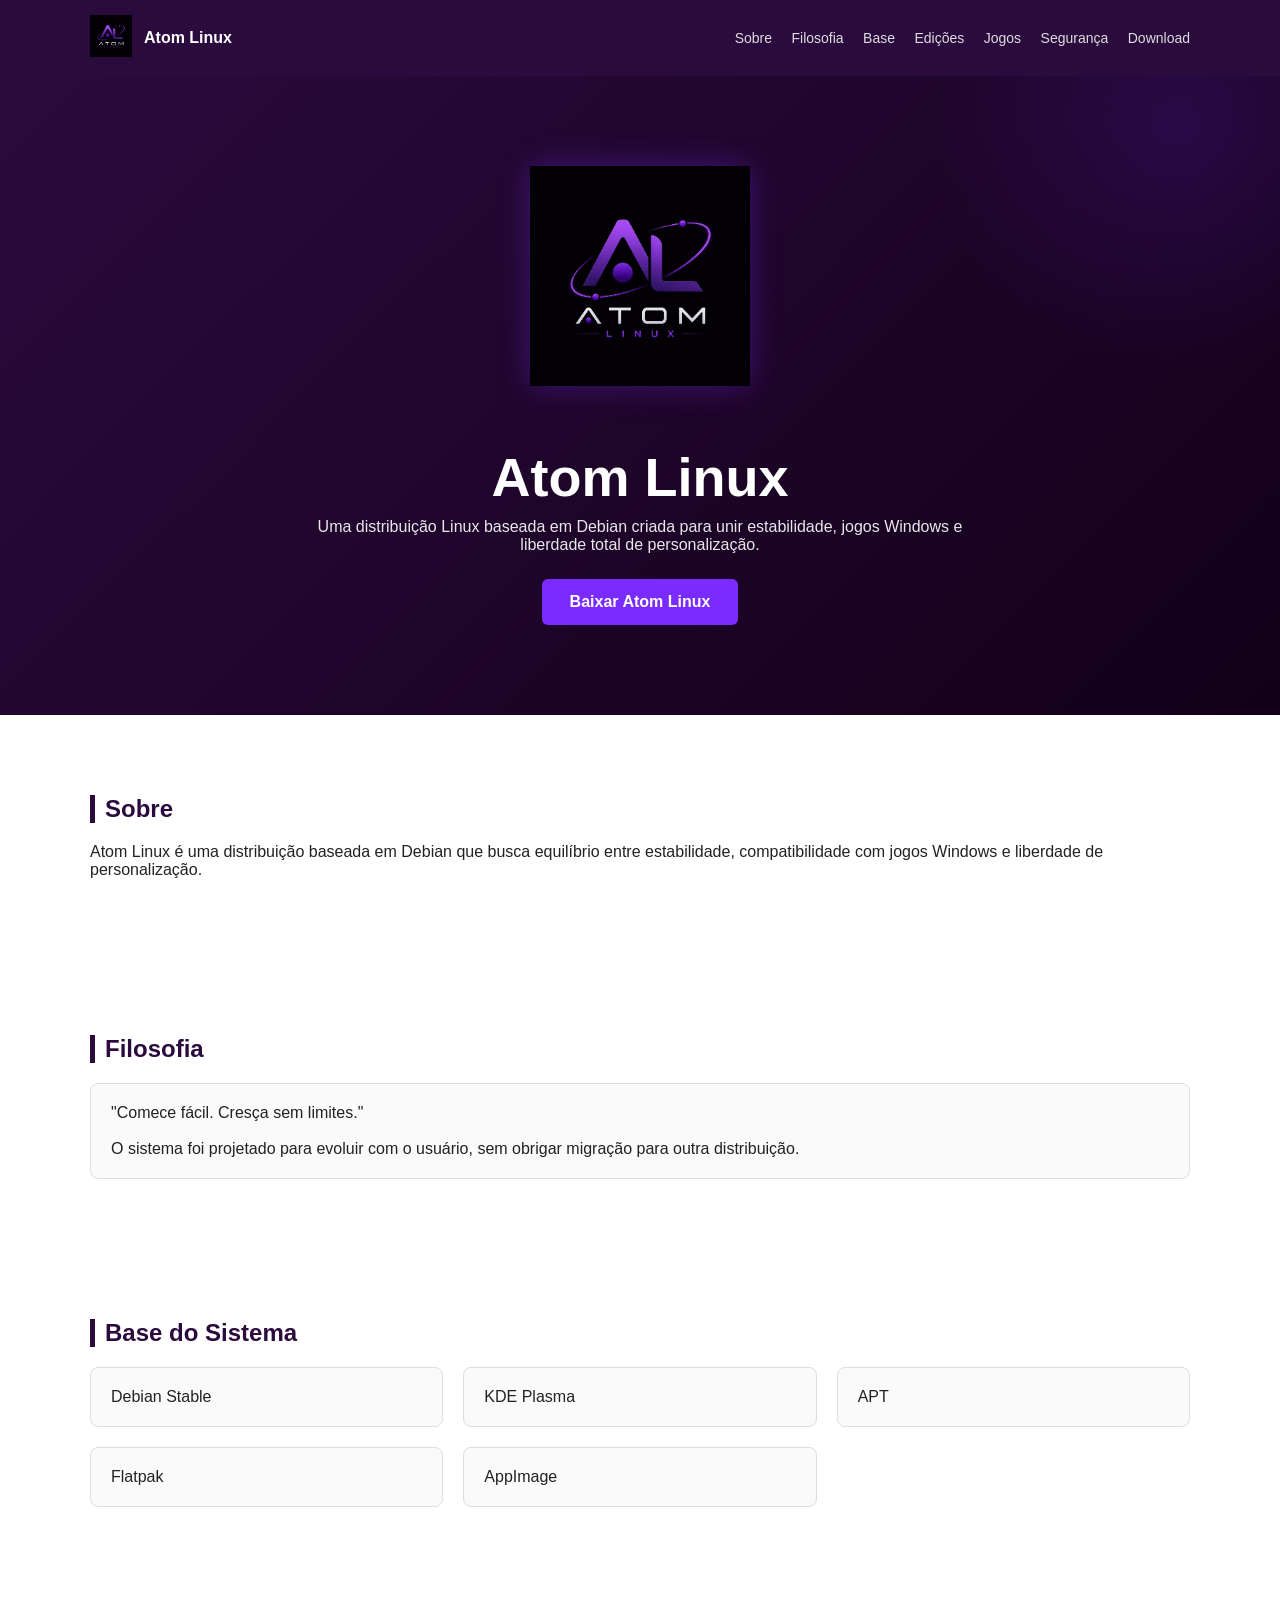
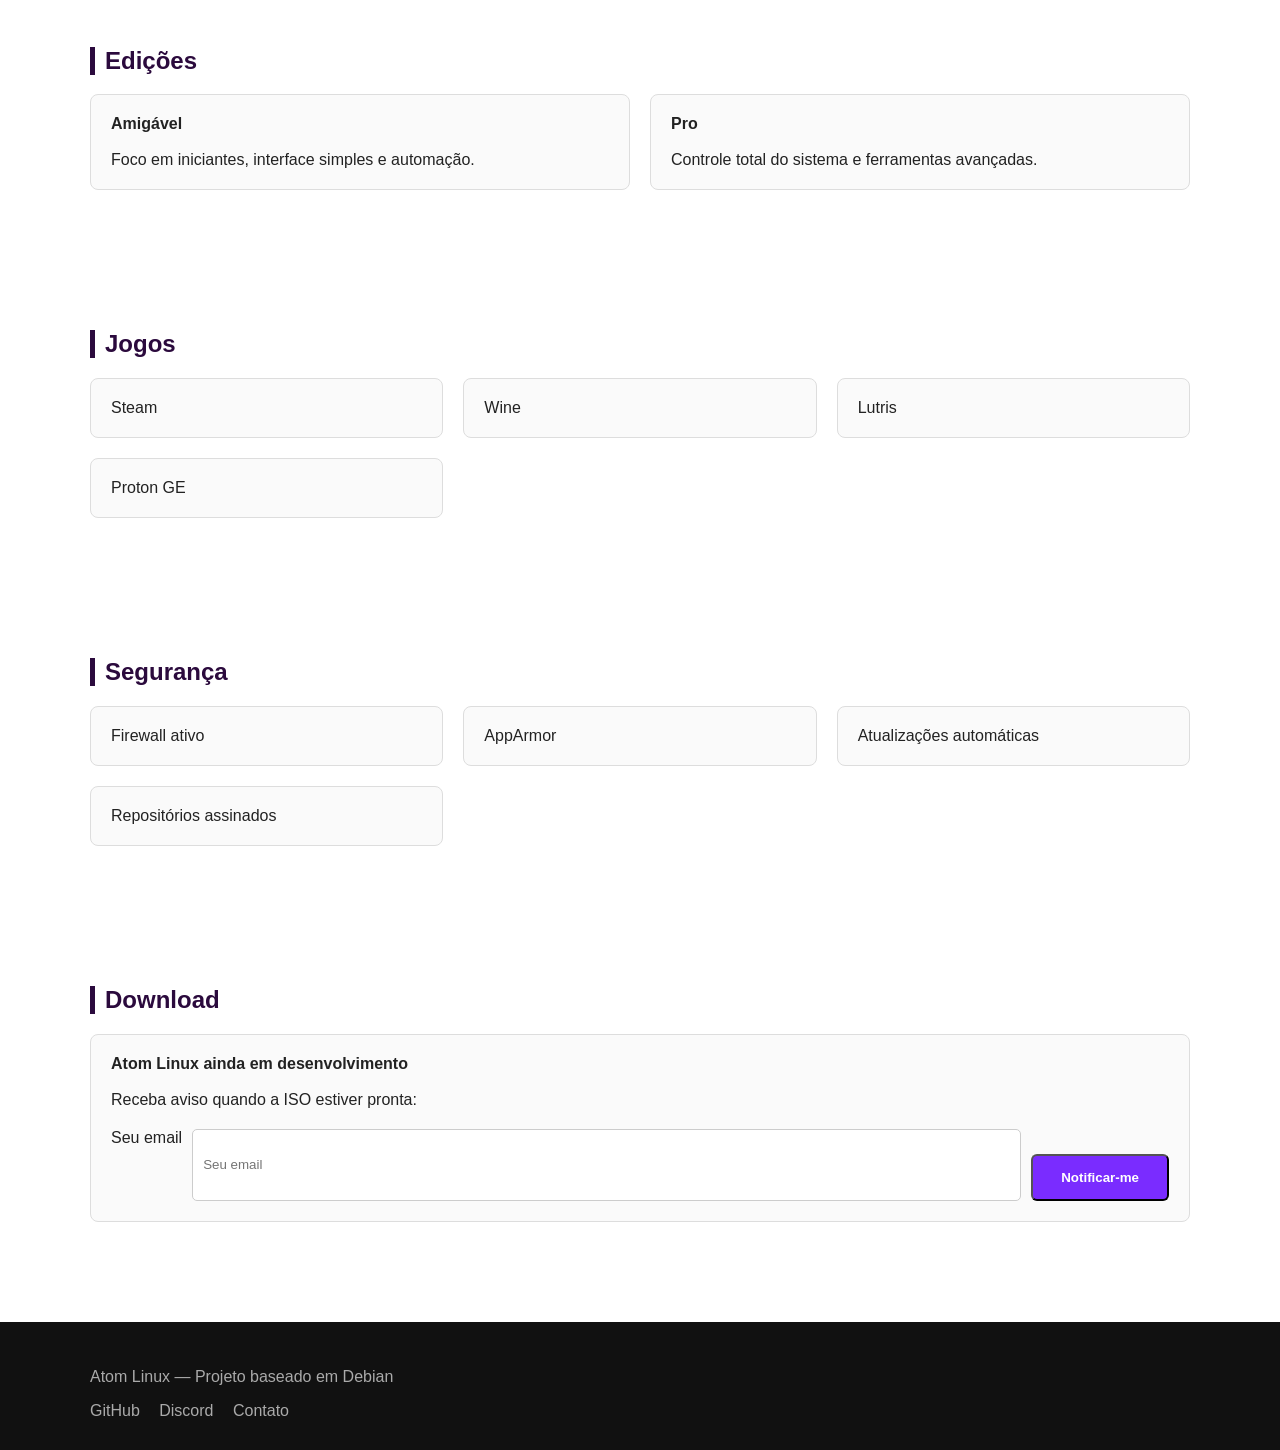
==== index.html @ 4f2f80b8 "Optimization: move CSS to assets/styles.css; add manifest; use picture/srcset for logo; accessibilit" ====
<!DOCTYPE html>
<html lang="pt-br">
<head>
<meta charset="UTF-8">
<meta name="viewport" content="width=device-width, initial-scale=1.0">
<title>Atom Linux</title>
<link rel="icon" href="/file_0000000019e4720eaed214efee7f3987.png">
<link rel="preload" href="/assets/styles.css" as="style">
<link rel="stylesheet" href="/assets/styles.css">

<!-- Preload da logo principal para reduzir LCP -->
<link rel="preload" href="/file_0000000019e4720eaed214efee7f3987.png" as="image">
<meta name="description" content="Atom Linux — distribuição baseada em Debian focada em estabilidade e compatibilidade com jogos.">
<link rel="manifest" href="/manifest.json">
<meta name="theme-color" content="#2b0a3d">
</head>

<body>

<a class="skip-link" href="#main">Pular para o conteúdo</a>

<header>
<div class="container header-flex">
    <div class="logo-container">
        <picture>
          <source srcset="/file_0000000019e4720eaed214efee7f3987.png" type="image/png">
          <img src="/file_0000000019e4720eaed214efee7f3987.png" alt="Atom Linux Logo" width="42" height="42" loading="eager">
        </picture>
        <strong>Atom Linux</strong>
    </div>
    <nav aria-label="Menu principal">
        <a href="#sobre">Sobre</a>
        <a href="#filosofia">Filosofia</a>
        <a href="#base">Base</a>
        <a href="#edicoes">Edições</a>
        <a href="#jogos">Jogos</a>
        <a href="#seguranca">Segurança</a>
        <a href="#download">Download</a>
    </nav>
</div>
</header>

<main id="main">

<!-- HERO -->
<div class="hero">

    <picture>
      <source srcset="/file_0000000019e4720eaed214efee7f3987.png" type="image/png">
      <img src="/file_0000000019e4720eaed214efee7f3987.png"
           alt="Atom Linux Logo"
           class="hero-logo"
           width="220"
           height="220"
           loading="eager">
    </picture>

    <h1>Atom Linux</h1>

    <p>
        Uma distribuição Linux baseada em Debian criada para unir estabilidade,
        jogos Windows e liberdade total de personalização.
    </p>

    <a class="btn" href="#download">Baixar Atom Linux</a>

</div>

<!-- SOBRE -->
<section id="sobre">
<div class="container">
<h2>Sobre</h2>
<p>
Atom Linux é uma distribuição baseada em Debian que busca equilíbrio entre estabilidade, compatibilidade com jogos Windows e liberdade de personalização.
</p>
</div>
</section>

<!-- FILOSOFIA -->
<section id="filosofia">
<div class="container">
<h2>Filosofia</h2>

<div class="card">
"Comece fácil. Cresça sem limites."<br><br>

O sistema foi projetado para evoluir com o usuário, sem obrigar migração para outra distribuição.
</div>
</div>
</section>

<!-- BASE -->
<section id="base">
<div class="container">
<h2>Base do Sistema</h2>

<div class="grid">
<div class="card">Debian Stable</div>
<div class="card">KDE Plasma</div>
<div class="card">APT</div>
<div class="card">Flatpak</div>
<div class="card">AppImage</div>
</div>
</div>
</section>

<!-- EDIÇÕES -->
<section id="edicoes">
<div class="container">
<h2>Edições</h2>

<div class="grid">
<div class="card">
<strong>Amigável</strong><br><br>
Foco em iniciantes, interface simples e automação.
</div>

<div class="card">
<strong>Pro</strong><br><br>
Controle total do sistema e ferramentas avançadas.
</div>
</div>
</div>
</section>

<!-- JOGOS -->
<section id="jogos">
<div class="container">
<h2>Jogos</h2>

<div class="grid">
<div class="card">Steam</div>
<div class="card">Wine</div>
<div class="card">Lutris</div>
<div class="card">Proton GE</div>
</div>
</div>
</section>

<!-- SEGURANÇA -->
<section id="seguranca">
<div class="container">
<h2>Segurança</h2>

<div class="grid">
<div class="card">Firewall ativo</div>
<div class="card">AppArmor</div>
<div class="card">Atualizações automáticas</div>
<div class="card">Repositórios assinados</div>
</div>
</div>
</section>

<!-- DOWNLOAD -->
<section id="download">
<div class="container">
<h2>Download</h2>

<div class="card">
<strong>Atom Linux ainda em desenvolvimento</strong><br><br>

Receba aviso quando a ISO estiver pronta:

<form action="https://formspree.io/f/xnjkwqjz" method="POST">

    <label for="email-input" class="sr-only">Seu email</label>
    <input 
        id="email-input"
        type="email" 
        name="email" 
        placeholder="Seu email"
        required
    >

    <input 
        type="hidden" 
        name="message" 
        value="Quero ser avisado quando o Atom Linux for lançado"
    >

    <button class="btn" type="submit">
        Notificar-me
    </button>

</form>

</div>
</div>
</section>

</main>

<!-- FOOTER -->
<footer>
<div class="container">

<p>Atom Linux — Projeto baseado em Debian</p>

<div class="footer-links">
    <a href="#">GitHub</a>
    <a href="#">Discord</a>
    <a href="#">Contato</a>
</div>

</div>
</footer>

</body>
</html>
---- assets/styles.css ----
/* assets/styles.css — moved from inline styles in index.html */

:root{
  --brand-dark:#2b0a3d;
  --brand-accent:#7a2cff;
}

.skip-link{
  position: absolute;
  left: -999px;
  top: auto;
  width: 1px;
  height: 1px;
  overflow: hidden;
}
.skip-link:focus{
  left: 10px;
  top: 10px;
  width: auto;
  height: auto;
  background: #fff;
  padding: 8px 12px;
  z-index: 9999;
  border-radius: 4px;
  color: var(--brand-dark);
  text-decoration: none;
}

body {
    margin: 0;
    font-family: Arial, Helvetica, sans-serif;
    background: #ffffff;
    color: #222;
    scroll-behavior: smooth;
}

/* ===== HEADER ===== */
header {
    background: var(--brand-dark);
    color: white;
}

.container {
    width: 90%;
    max-width: 1100px;
    margin: auto;
}

.header-flex {
    display: flex;
    justify-content: space-between;
    align-items: center;
    padding: 15px 0;
}

nav a {
    color: #ddd;
    margin-left: 15px;
    text-decoration: none;
    transition: 0.3s;
    font-size: 14px;
}

nav a:hover {
    color: white;
}

.logo-container {
    display: flex;
    align-items: center;
    gap: 12px;
}

.logo-container img {
    height: 42px;
    width: 42px; /* evita shift de layout*/
    object-fit: contain;
}

/* ===== HERO ===== */
.hero {
    background:
    linear-gradient(
        135deg,
        var(--brand-dark),
        #120018
    );

    color: white;
    text-align: center;
    padding: 90px 20px;

    position: relative;
    overflow: hidden;
}

.hero::after {
    content: "";

    position: absolute;

    width: 500px;
    height: 500px;

    background:
    radial-gradient(
        rgba(122,44,255,0.15),
        transparent 70%
    );

    top: -200px;
    right: -150px;

    pointer-events: none;
}

.hero-logo {
    width: 220px;
    max-width: 80%;
    margin-bottom: 20px;

    filter: drop-shadow(
        0 0 15px rgba(122,44,255,0.35)
    );
}

.hero h1 {
    font-size: 54px;
    margin-bottom: 10px;
}

.hero p {
    max-width: 700px;
    margin: auto;
    opacity: 0.9;
}

/* BOTÃO MELHORADO */
.btn {
    display: inline-block;
    margin-top: 25px;
    padding: 14px 28px;
    background: var(--brand-accent);
    color: white;
    text-decoration: none;
    border-radius: 6px;
    font-weight: bold;
    transition: 0.25s;
}

.btn:hover {
    background: #ff4fd8;
    transform: scale(1.08);
    box-shadow: 0 10px 25px rgba(255,79,216,0.3);
}

/* ===== SEÇÕES ===== */
section {
    padding: 60px 0;
}

h2 {
    color: var(--brand-dark);
    border-left: 5px solid var(--brand-dark);
    padding-left: 10px;
}

/* ===== CARDS ===== */
.grid {
    display: grid;
    grid-template-columns: repeat(auto-fit, minmax(280px, 1fr));
    gap: 20px;
}

.card {
    background: #fafafa;
    border: 1px solid #ddd;
    padding: 20px;
    border-radius: 8px;
    transition: 0.3s;
}

.card:hover {
    transform: translateY(-6px);
    box-shadow: 0 12px 25px rgba(0,0,0,0.1);
}

/* ===== DOWNLOAD FORM ===== */
form {
    margin-top: 20px;
    display: flex;
    gap: 10px;
    flex-wrap: wrap;
}

input[type="email"] {
    padding: 10px;
    border: 1px solid #ccc;
    border-radius: 5px;
    flex: 1;
    min-width: 250px;
}

/* ===== FOOTER ===== */
footer {
    background: #111;
    color: #aaa;
    padding: 30px 0;
    margin-top: 40px;
}

.footer-links a {
    color: #aaa;
    margin-right: 15px;
    text-decoration: none;
}

.footer-links a:hover {
    color: white;
}
---- assets/styles.css ----
/* assets/styles.css — moved from inline styles in index.html */

:root{
  --brand-dark:#2b0a3d;
  --brand-accent:#7a2cff;
}

.skip-link{
  position: absolute;
  left: -999px;
  top: auto;
  width: 1px;
  height: 1px;
  overflow: hidden;
}
.skip-link:focus{
  left: 10px;
  top: 10px;
  width: auto;
  height: auto;
  background: #fff;
  padding: 8px 12px;
  z-index: 9999;
  border-radius: 4px;
  color: var(--brand-dark);
  text-decoration: none;
}

body {
    margin: 0;
    font-family: Arial, Helvetica, sans-serif;
    background: #ffffff;
    color: #222;
    scroll-behavior: smooth;
}

/* ===== HEADER ===== */
header {
    background: var(--brand-dark);
    color: white;
}

.container {
    width: 90%;
    max-width: 1100px;
    margin: auto;
}

.header-flex {
    display: flex;
    justify-content: space-between;
    align-items: center;
    padding: 15px 0;
}

nav a {
    color: #ddd;
    margin-left: 15px;
    text-decoration: none;
    transition: 0.3s;
    font-size: 14px;
}

nav a:hover {
    color: white;
}

.logo-container {
    display: flex;
    align-items: center;
    gap: 12px;
}

.logo-container img {
    height: 42px;
    width: 42px; /* evita shift de layout*/
    object-fit: contain;
}

/* ===== HERO ===== */
.hero {
    background:
    linear-gradient(
        135deg,
        var(--brand-dark),
        #120018
    );

    color: white;
    text-align: center;
    padding: 90px 20px;

    position: relative;
    overflow: hidden;
}

.hero::after {
    content: "";

    position: absolute;

    width: 500px;
    height: 500px;

    background:
    radial-gradient(
        rgba(122,44,255,0.15),
        transparent 70%
    );

    top: -200px;
    right: -150px;

    pointer-events: none;
}

.hero-logo {
    width: 220px;
    max-width: 80%;
    margin-bottom: 20px;

    filter: drop-shadow(
        0 0 15px rgba(122,44,255,0.35)
    );
}

.hero h1 {
    font-size: 54px;
    margin-bottom: 10px;
}

.hero p {
    max-width: 700px;
    margin: auto;
    opacity: 0.9;
}

/* BOTÃO MELHORADO */
.btn {
    display: inline-block;
    margin-top: 25px;
    padding: 14px 28px;
    background: var(--brand-accent);
    color: white;
    text-decoration: none;
    border-radius: 6px;
    font-weight: bold;
    transition: 0.25s;
}

.btn:hover {
    background: #ff4fd8;
    transform: scale(1.08);
    box-shadow: 0 10px 25px rgba(255,79,216,0.3);
}

/* ===== SEÇÕES ===== */
section {
    padding: 60px 0;
}

h2 {
    color: var(--brand-dark);
    border-left: 5px solid var(--brand-dark);
    padding-left: 10px;
}

/* ===== CARDS ===== */
.grid {
    display: grid;
    grid-template-columns: repeat(auto-fit, minmax(280px, 1fr));
    gap: 20px;
}

.card {
    background: #fafafa;
    border: 1px solid #ddd;
    padding: 20px;
    border-radius: 8px;
    transition: 0.3s;
}

.card:hover {
    transform: translateY(-6px);
    box-shadow: 0 12px 25px rgba(0,0,0,0.1);
}

/* ===== DOWNLOAD FORM ===== */
form {
    margin-top: 20px;
    display: flex;
    gap: 10px;
    flex-wrap: wrap;
}

input[type="email"] {
    padding: 10px;
    border: 1px solid #ccc;
    border-radius: 5px;
    flex: 1;
    min-width: 250px;
}

/* ===== FOOTER ===== */
footer {
    background: #111;
    color: #aaa;
    padding: 30px 0;
    margin-top: 40px;
}

.footer-links a {
    color: #aaa;
    margin-right: 15px;
    text-decoration: none;
}

.footer-links a:hover {
    color: white;
}
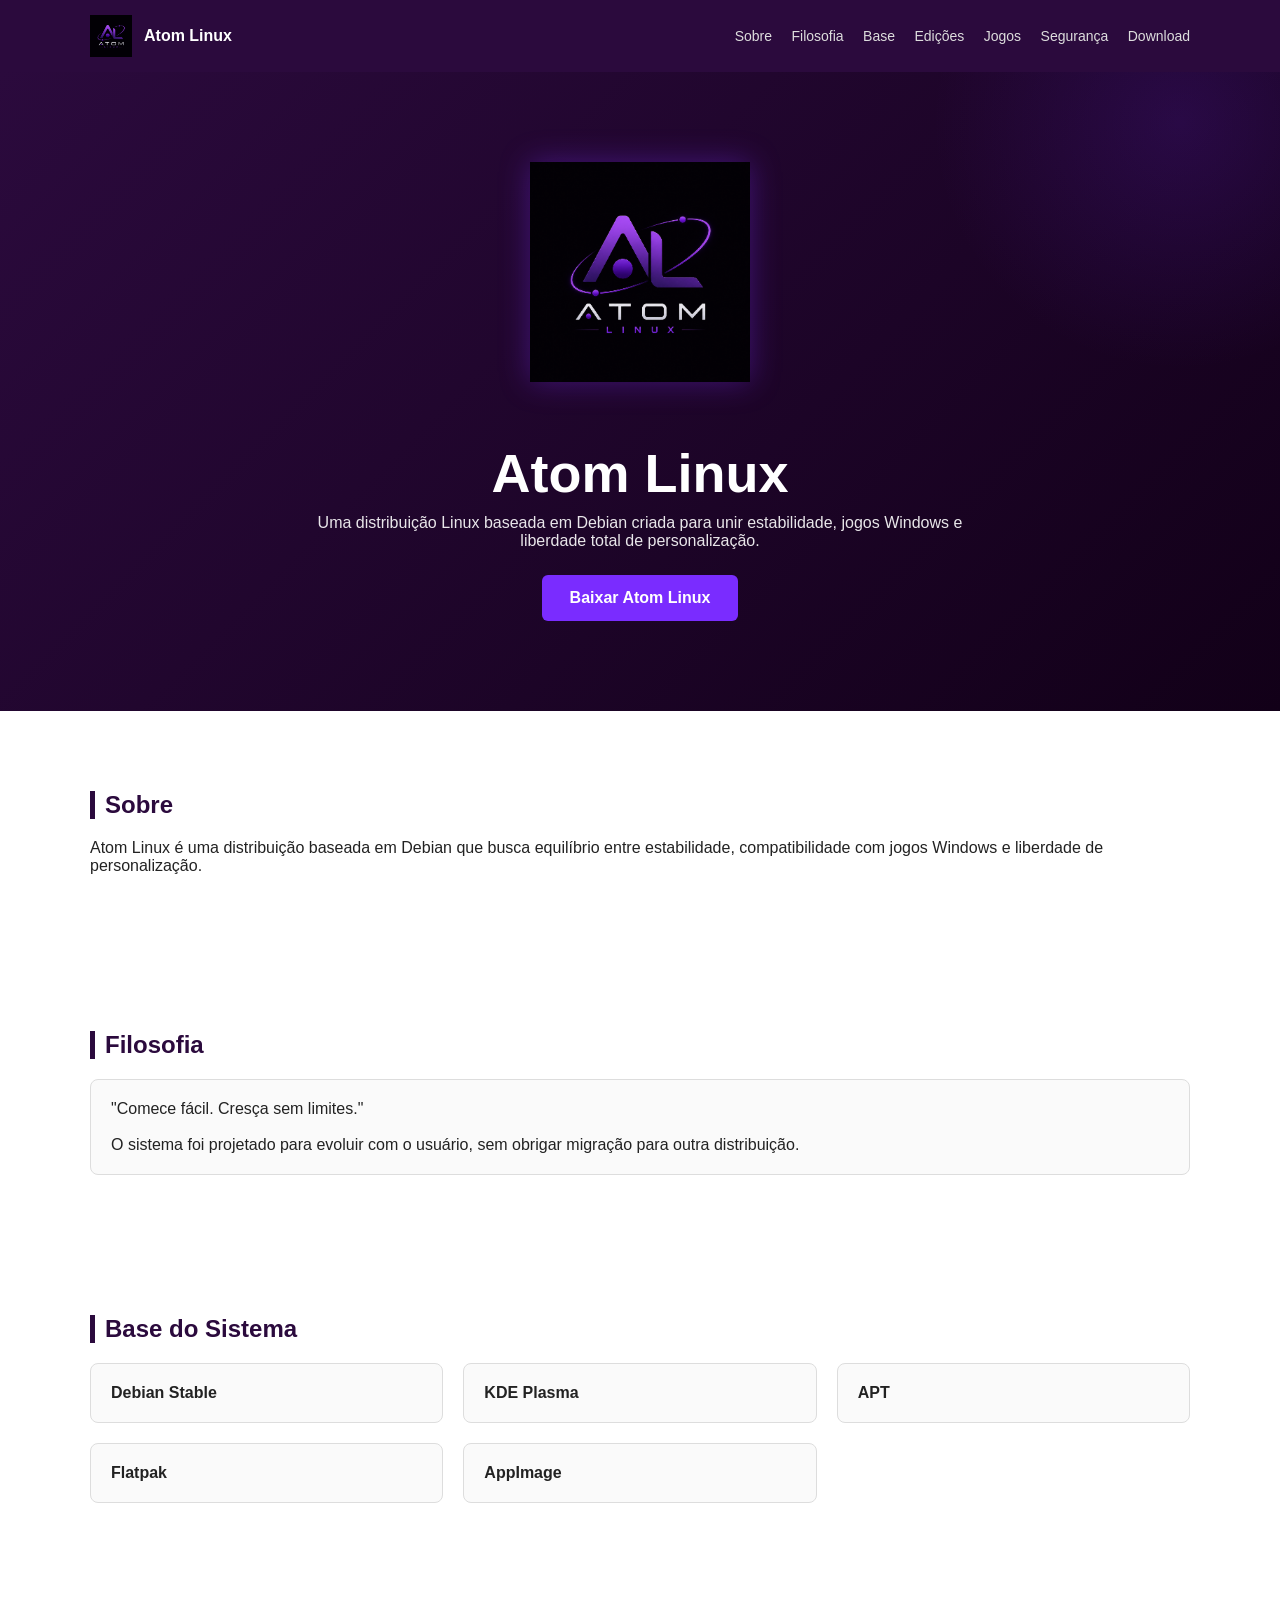
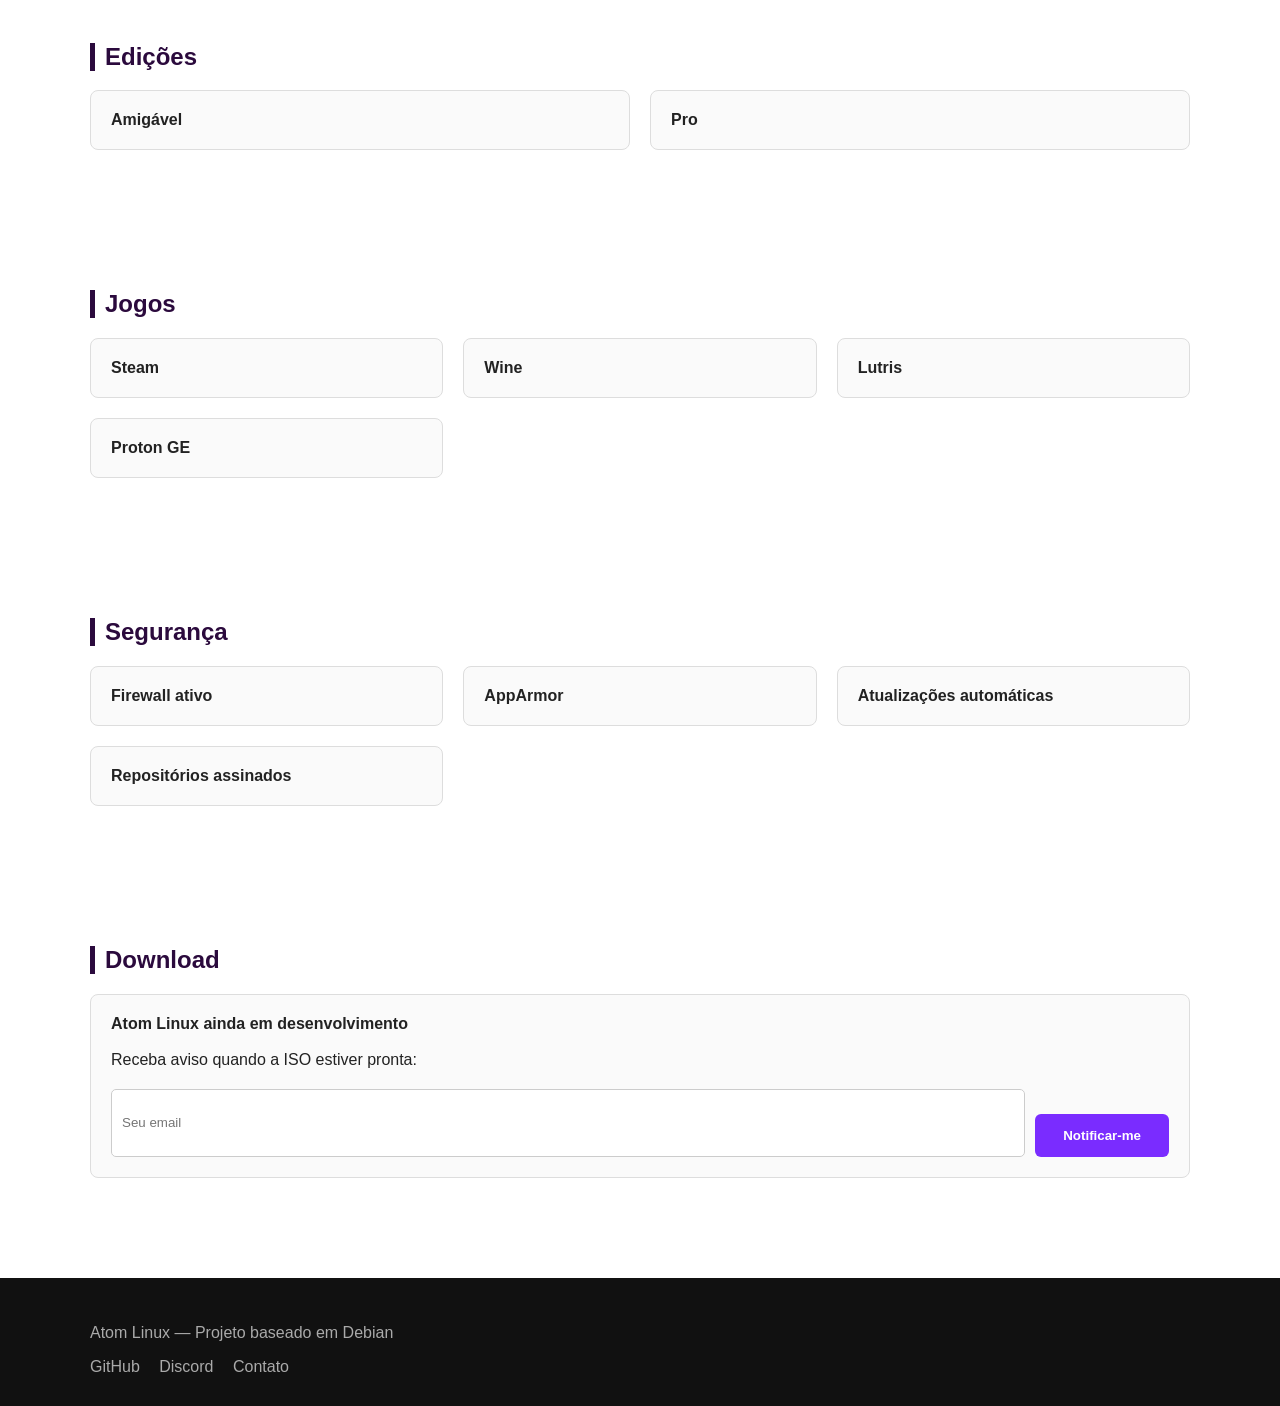
==== commit 65e3aff1: "feat: adicionar expansão interativa aos cards com descrições - Cards agora se expandem ao serem clic" ====
--- a/index.html
+++ b/index.html
@@ -4,31 +4,279 @@
 <meta charset="UTF-8">
 <meta name="viewport" content="width=device-width, initial-scale=1.0">
 <title>Atom Linux</title>
-<link rel="icon" href="/file_0000000019e4720eaed214efee7f3987.png">
-<link rel="preload" href="/assets/styles.css" as="style">
-<link rel="stylesheet" href="/assets/styles.css">
+<link rel="icon" href="file_0000000019e4720eaed214efee7f3987.png">
 
 <!-- Preload da logo principal para reduzir LCP -->
-<link rel="preload" href="/file_0000000019e4720eaed214efee7f3987.png" as="image">
+<link rel="preload" href="file_0000000019e4720eaed214efee7f3987.png" as="image">
 <meta name="description" content="Atom Linux — distribuição baseada em Debian focada em estabilidade e compatibilidade com jogos.">
-<link rel="manifest" href="/manifest.json">
-<meta name="theme-color" content="#2b0a3d">
+
+<style>
+body {
+    margin: 0;
+    font-family: Arial, Helvetica, sans-serif;
+    background: #ffffff;
+    color: #222;
+    scroll-behavior: smooth;
+}
+
+/* ===== HEADER ===== */
+header {
+    background: #2b0a3d;
+    color: white;
+}
+
+.container {
+    width: 90%;
+    max-width: 1100px;
+    margin: auto;
+}
+
+.header-flex {
+    display: flex;
+    justify-content: space-between;
+    align-items: center;
+    padding: 15px 0;
+}
+
+nav a {
+    color: #ddd;
+    margin-left: 15px;
+    text-decoration: none;
+    transition: 0.3s;
+    font-size: 14px;
+}
+
+nav a:hover {
+    color: white;
+}
+
+.logo-container {
+    display: flex;
+    align-items: center;
+    gap: 12px;
+}
+
+.logo-container img {
+    height: 42px;
+    width: 42px; /* evita shift de layout*/
+    object-fit: contain;
+}
+
+/* ===== HERO ===== */
+.hero {
+    background:
+    linear-gradient(
+        135deg,
+        #2b0a3d,
+        #120018
+    );
+
+    color: white;
+    text-align: center;
+    padding: 90px 20px;
+
+    position: relative;
+    overflow: hidden;
+}
+
+.hero::after {
+    content: "";
+
+    position: absolute;
+
+    width: 500px;
+    height: 500px;
+
+    background:
+    radial-gradient(
+        rgba(122,44,255,0.15),
+        transparent 70%
+    );
+
+    top: -200px;
+    right: -150px;
+
+    pointer-events: none;
+}
+
+.hero-logo {
+    width: 220px;
+    max-width: 80%;
+    margin-bottom: 20px;
+
+    filter: drop-shadow(
+        0 0 15px rgba(122,44,255,0.35)
+    );
+}
+
+.hero h1 {
+    font-size: 54px;
+    margin-bottom: 10px;
+}
+
+.hero p {
+    max-width: 700px;
+    margin: auto;
+    opacity: 0.9;
+}
+
+/* BOTÃO MELHORADO */
+.btn {
+    display: inline-block;
+    margin-top: 25px;
+    padding: 14px 28px;
+    background: #7a2cff;
+    color: white;
+    text-decoration: none;
+    border-radius: 6px;
+    font-weight: bold;
+    transition: 0.25s;
+    border: none;
+    cursor: pointer;
+}
+
+.btn:hover {
+    background: #ff4fd8;
+    transform: scale(1.08);
+    box-shadow: 0 10px 25px rgba(255,79,216,0.3);
+}
+
+/* ===== SEÇÕES ===== */
+section {
+    padding: 60px 0;
+}
+
+h2 {
+    color: #2b0a3d;
+    border-left: 5px solid #2b0a3d;
+    padding-left: 10px;
+}
+
+/* ===== CARDS ===== */
+.grid {
+    display: grid;
+    grid-template-columns: repeat(auto-fit, minmax(280px, 1fr));
+    gap: 20px;
+}
+
+.card {
+    background: #fafafa;
+    border: 1px solid #ddd;
+    padding: 20px;
+    border-radius: 8px;
+    transition: all 0.3s ease;
+    cursor: pointer;
+    position: relative;
+    overflow: hidden;
+}
+
+.card:hover {
+    transform: translateY(-6px);
+    box-shadow: 0 12px 25px rgba(0,0,0,0.1);
+}
+
+/* Card ativo/expandido */
+.card.active {
+    grid-column: 1 / -1;
+    background: #f0f0f0;
+    border-color: #7a2cff;
+    box-shadow: 0 15px 35px rgba(122, 44, 255, 0.2);
+}
+
+/* Conteúdo principal do card */
+.card-title {
+    font-weight: bold;
+    font-size: 16px;
+    margin: 0;
+    display: flex;
+    justify-content: space-between;
+    align-items: center;
+}
+
+/* Descrição oculta por padrão */
+.card-description {
+    max-height: 0;
+    overflow: hidden;
+    opacity: 0;
+    transition: all 0.3s ease;
+    margin-top: 0;
+    font-size: 14px;
+    color: #555;
+    line-height: 1.6;
+}
+
+/* Quando o card está ativo, mostra a descrição */
+.card.active .card-description {
+    max-height: 200px;
+    opacity: 1;
+    margin-top: 15px;
+    padding-top: 15px;
+    border-top: 2px solid #7a2cff;
+}
+
+/* Botão de fechar */
+.card-close {
+    display: none;
+    color: #7a2cff;
+    font-size: 20px;
+    font-weight: bold;
+    cursor: pointer;
+    background: none;
+    border: none;
+    padding: 0;
+    margin: 0;
+}
+
+.card.active .card-close {
+    display: block;
+}
+
+/* ===== DOWNLOAD FORM ===== */
+form {
+    margin-top: 20px;
+    display: flex;
+    gap: 10px;
+    flex-wrap: wrap;
+}
+
+input {
+    padding: 10px;
+    border: 1px solid #ccc;
+    border-radius: 5px;
+    flex: 1;
+    min-width: 250px;
+}
+
+/* ===== FOOTER ===== */
+footer {
+    background: #111;
+    color: #aaa;
+    padding: 30px 0;
+    margin-top: 40px;
+}
+
+.footer-links a {
+    color: #aaa;
+    margin-right: 15px;
+    text-decoration: none;
+}
+
+.footer-links a:hover {
+    color: white;
+}
+</style>
+
 </head>
 
 <body>
-
-<a class="skip-link" href="#main">Pular para o conteúdo</a>
 
 <header>
 <div class="container header-flex">
     <div class="logo-container">
-        <picture>
-          <source srcset="/file_0000000019e4720eaed214efee7f3987.png" type="image/png">
-          <img src="/file_0000000019e4720eaed214efee7f3987.png" alt="Atom Linux Logo" width="42" height="42" loading="eager">
-        </picture>
+        <img src="file_0000000019e4720eaed214efee7f3987.png" alt="Atom Linux Logo" width="42" height="42" loading="eager">
         <strong>Atom Linux</strong>
     </div>
-    <nav aria-label="Menu principal">
+    <nav>
         <a href="#sobre">Sobre</a>
         <a href="#filosofia">Filosofia</a>
         <a href="#base">Base</a>
@@ -40,20 +288,15 @@
 </div>
 </header>
 
-<main id="main">
-
 <!-- HERO -->
 <div class="hero">
 
-    <picture>
-      <source srcset="/file_0000000019e4720eaed214efee7f3987.png" type="image/png">
-      <img src="/file_0000000019e4720eaed214efee7f3987.png"
-           alt="Atom Linux Logo"
-           class="hero-logo"
-           width="220"
-           height="220"
-           loading="eager">
-    </picture>
+    <img src="file_0000000019e4720eaed214efee7f3987.png"
+         alt="Atom Linux Logo"
+         class="hero-logo"
+         width="220"
+         height="220"
+         loading="eager">
 
     <h1>Atom Linux</h1>
 
@@ -95,11 +338,30 @@
 <h2>Base do Sistema</h2>
 
 <div class="grid">
-<div class="card">Debian Stable</div>
-<div class="card">KDE Plasma</div>
-<div class="card">APT</div>
-<div class="card">Flatpak</div>
-<div class="card">AppImage</div>
+<div class="card expandable" data-title="Debian Stable" data-description="Sistema operacional base extremamente estável e confiável, com suporte de longo prazo e uma comunidade robusta.">
+    <div class="card-title">Debian Stable <button class="card-close">×</button></div>
+    <div class="card-description"></div>
+</div>
+
+<div class="card expandable" data-title="KDE Plasma" data-description="Ambiente desktop moderno, personalizável e intuitivo que oferece uma experiência visual atraente e funcional.">
+    <div class="card-title">KDE Plasma <button class="card-close">×</button></div>
+    <div class="card-description"></div>
+</div>
+
+<div class="card expandable" data-title="APT" data-description="Gerenciador de pacotes poderoso e confiável que facilita a instalação e atualização de software.">
+    <div class="card-title">APT <button class="card-close">×</button></div>
+    <div class="card-description"></div>
+</div>
+
+<div class="card expandable" data-title="Flatpak" data-description="Formato de distribuição universal de aplicativos que oferece melhor segurança e compatibilidade entre distribuições.">
+    <div class="card-title">Flatpak <button class="card-close">×</button></div>
+    <div class="card-description"></div>
+</div>
+
+<div class="card expandable" data-title="AppImage" data-description="Executáveis portáveis que não requerem instalação, permitindo executar aplicativos em qualquer distribuição Linux.">
+    <div class="card-title">AppImage <button class="card-close">×</button></div>
+    <div class="card-description"></div>
+</div>
 </div>
 </div>
 </section>
@@ -110,14 +372,14 @@
 <h2>Edições</h2>
 
 <div class="grid">
-<div class="card">
-<strong>Amigável</strong><br><br>
-Foco em iniciantes, interface simples e automação.
-</div>
-
-<div class="card">
-<strong>Pro</strong><br><br>
-Controle total do sistema e ferramentas avançadas.
+<div class="card expandable" data-title="Amigável" data-description="Foco em iniciantes, interface simples e automação. Configuração pré-otimizada para facilitar o primeiro uso sem necessidade de conhecimento técnico avançado.">
+    <div class="card-title">Amigável <button class="card-close">×</button></div>
+    <div class="card-description"></div>
+</div>
+
+<div class="card expandable" data-title="Pro" data-description="Controle total do sistema e ferramentas avançadas. Ideal para usuários experientes que desejam personalização completa e máxima liberdade de configuração.">
+    <div class="card-title">Pro <button class="card-close">×</button></div>
+    <div class="card-description"></div>
 </div>
 </div>
 </div>
@@ -129,10 +391,25 @@
 <h2>Jogos</h2>
 
 <div class="grid">
-<div class="card">Steam</div>
-<div class="card">Wine</div>
-<div class="card">Lutris</div>
-<div class="card">Proton GE</div>
+<div class="card expandable" data-title="Steam" data-description="Plataforma oficial de distribuição de jogos para Linux. Oferece acesso a milhares de títulos com suporte nativo e através do Proton.">
+    <div class="card-title">Steam <button class="card-close">×</button></div>
+    <div class="card-description"></div>
+</div>
+
+<div class="card expandable" data-title="Wine" data-description="Compatibilidade de software Windows no Linux. Permite rodar aplicações Windows diretamente sem necessidade de máquina virtual.">
+    <div class="card-title">Wine <button class="card-close">×</button></div>
+    <div class="card-description"></div>
+</div>
+
+<div class="card expandable" data-title="Lutris" data-description="Plataforma de gaming open-source que simplifica a instalação e execução de jogos de múltiplas fontes.">
+    <div class="card-title">Lutris <button class="card-close">×</button></div>
+    <div class="card-description"></div>
+</div>
+
+<div class="card expandable" data-title="Proton GE" data-description="Versão aprimorada do Proton com suporte estendido para jogos antigos e novos, oferecendo melhor compatibilidade.">
+    <div class="card-title">Proton GE <button class="card-close">×</button></div>
+    <div class="card-description"></div>
+</div>
 </div>
 </div>
 </section>
@@ -143,10 +420,25 @@
 <h2>Segurança</h2>
 
 <div class="grid">
-<div class="card">Firewall ativo</div>
-<div class="card">AppArmor</div>
-<div class="card">Atualizações automáticas</div>
-<div class="card">Repositórios assinados</div>
+<div class="card expandable" data-title="Firewall ativo" data-description="Proteção de rede ativa por padrão, monitorando conexões de entrada e saída para maior segurança do sistema.">
+    <div class="card-title">Firewall ativo <button class="card-close">×</button></div>
+    <div class="card-description"></div>
+</div>
+
+<div class="card expandable" data-title="AppArmor" data-description="Sistema de controle de acesso mandatório que limita as permissões de aplicativos para maior proteção.">
+    <div class="card-title">AppArmor <button class="card-close">×</button></div>
+    <div class="card-description"></div>
+</div>
+
+<div class="card expandable" data-title="Atualizações automáticas" data-description="Patches de segurança e atualizações aplicadas automaticamente para manter o sistema protegido contra vulnerabilidades.">
+    <div class="card-title">Atualizações automáticas <button class="card-close">×</button></div>
+    <div class="card-description"></div>
+</div>
+
+<div class="card expandable" data-title="Repositórios assinados" data-description="Pacotes digitalmente assinados que verificam autenticidade e integridade, prevenindo software malicioso.">
+    <div class="card-title">Repositórios assinados <button class="card-close">×</button></div>
+    <div class="card-description"></div>
+</div>
 </div>
 </div>
 </section>
@@ -163,9 +455,7 @@
 
 <form action="https://formspree.io/f/xnjkwqjz" method="POST">
 
-    <label for="email-input" class="sr-only">Seu email</label>
     <input 
-        id="email-input"
         type="email" 
         name="email" 
         placeholder="Seu email"
@@ -188,8 +478,6 @@
 </div>
 </section>
 
-</main>
-
 <!-- FOOTER -->
 <footer>
 <div class="container">
@@ -205,5 +493,49 @@
 </div>
 </footer>
 
+<script>
+// Função para expandir/retrair cards
+document.querySelectorAll('.card.expandable').forEach(card => {
+    const description = card.getAttribute('data-description');
+    const descriptionElement = card.querySelector('.card-description');
+    
+    // Adiciona a descrição ao elemento
+    descriptionElement.textContent = description;
+    
+    card.addEventListener('click', function(e) {
+        // Impede que o clique no botão de fechar dispare a abertura
+        if (e.target.classList.contains('card-close')) {
+            this.classList.remove('active');
+            return;
+        }
+        
+        // Fecha outros cards abertos
+        document.querySelectorAll('.card.expandable.active').forEach(otherCard => {
+            if (otherCard !== this) {
+                otherCard.classList.remove('active');
+            }
+        });
+        
+        // Toggle do card atual
+        this.classList.toggle('active');
+    });
+    
+    // Fecha o card quando clica no botão close
+    card.querySelector('.card-close').addEventListener('click', function(e) {
+        e.stopPropagation();
+        card.classList.remove('active');
+    });
+});
+
+// Fecha cards ao clicar fora deles
+document.addEventListener('click', function(e) {
+    if (!e.target.closest('.card.expandable')) {
+        document.querySelectorAll('.card.expandable.active').forEach(card => {
+            card.classList.remove('active');
+        });
+    }
+});
+</script>
+
 </body>
 </html>
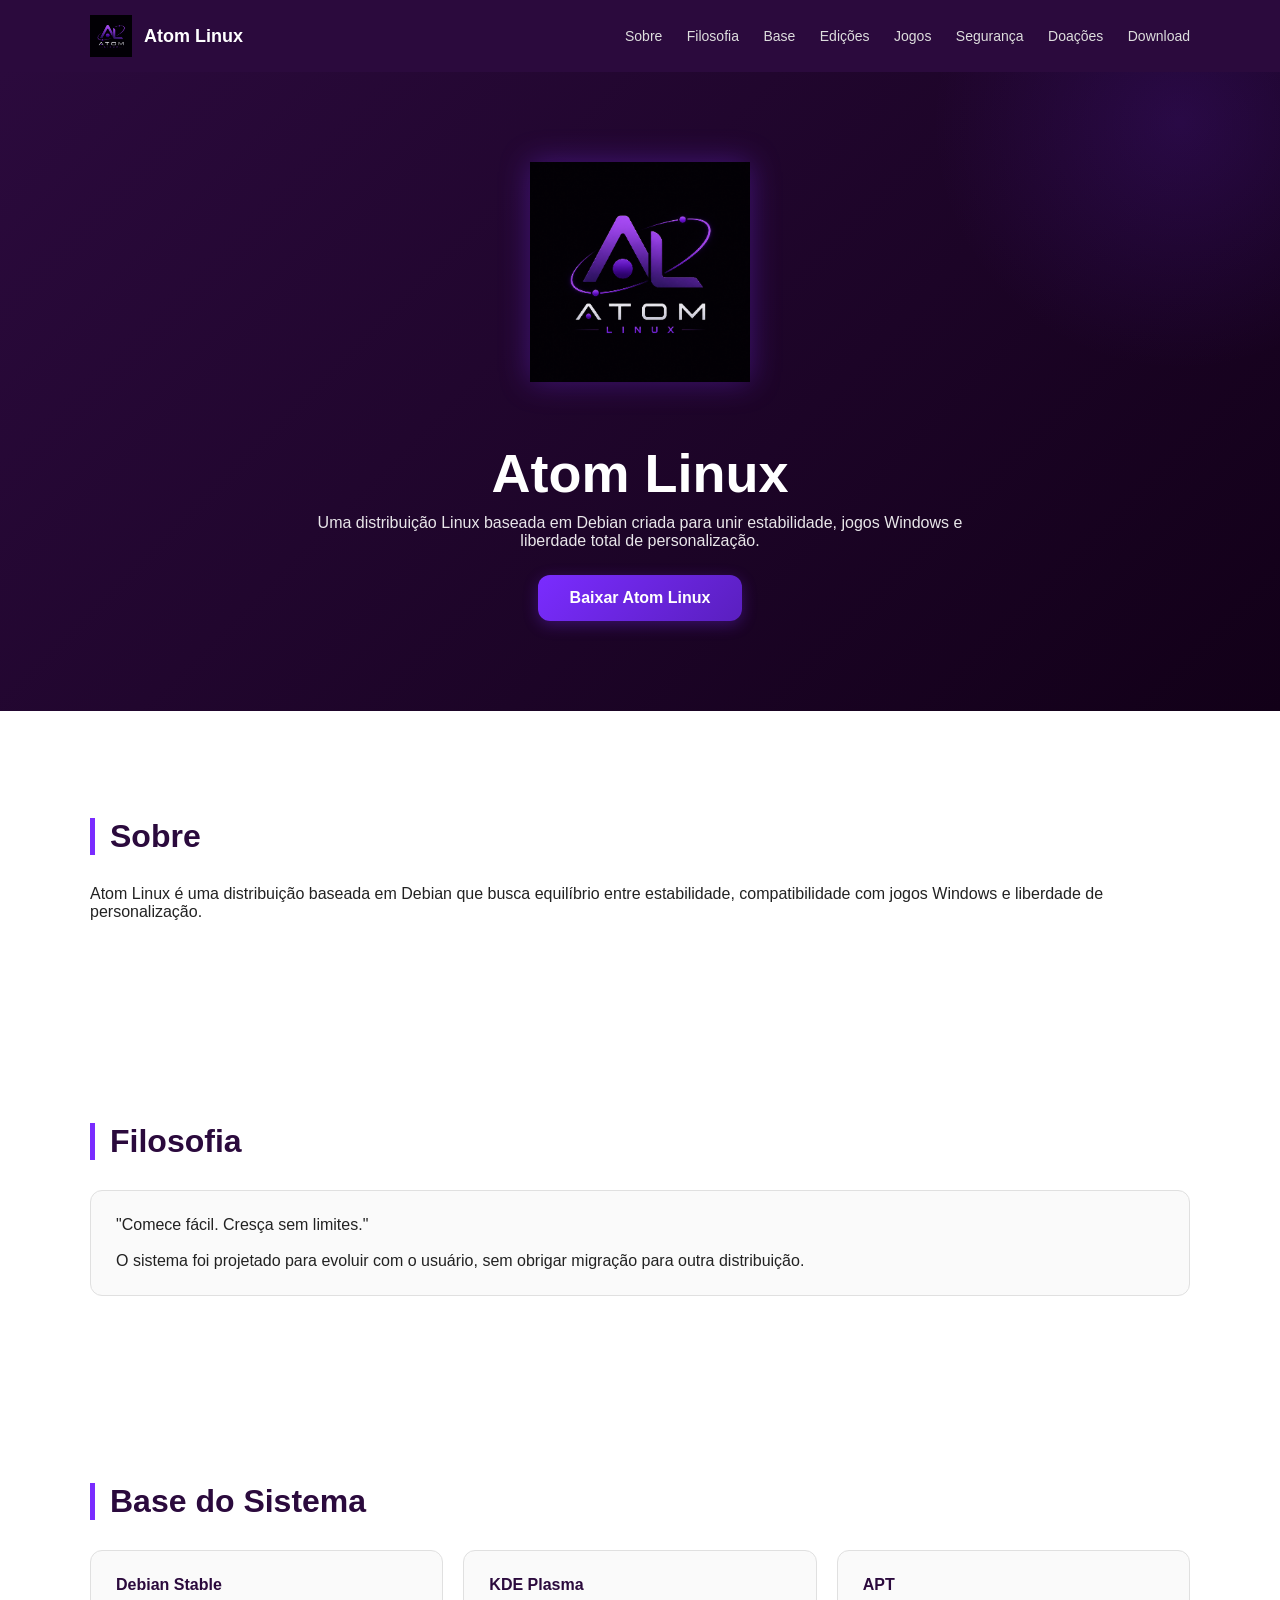
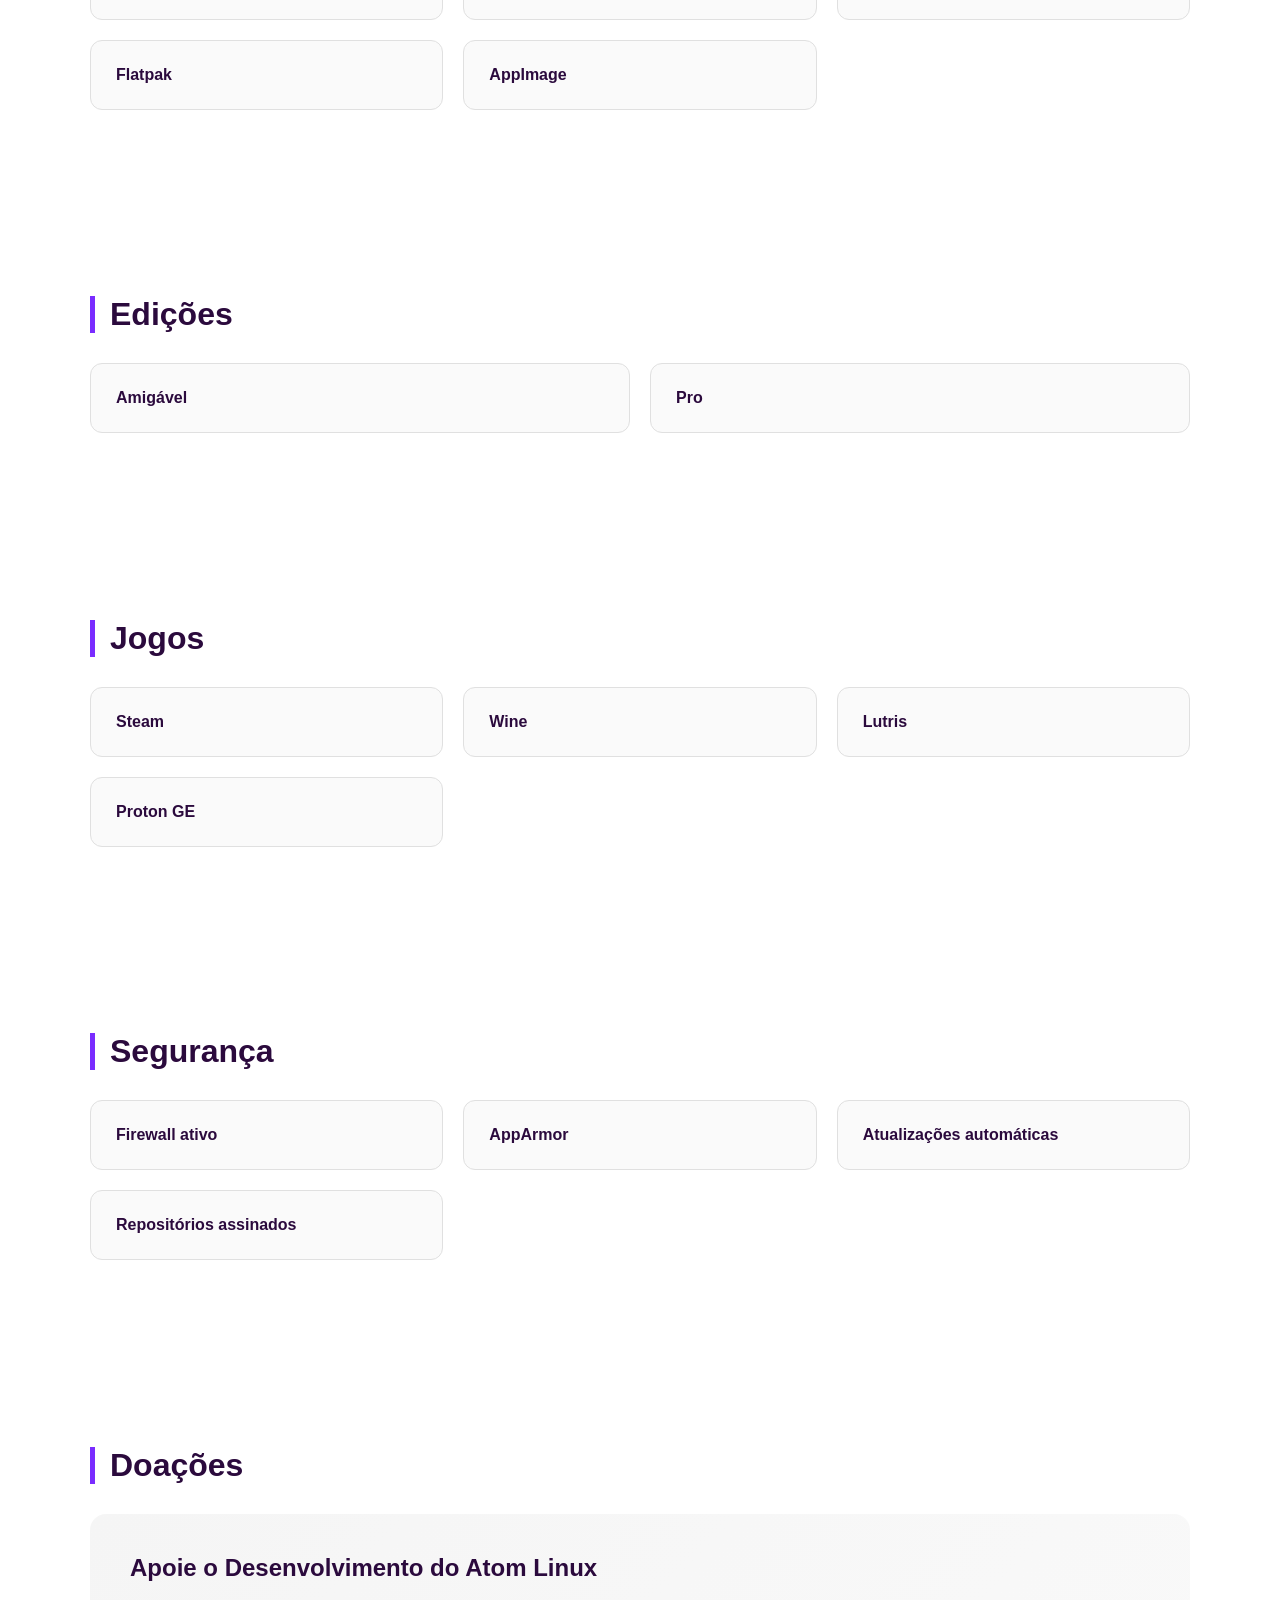
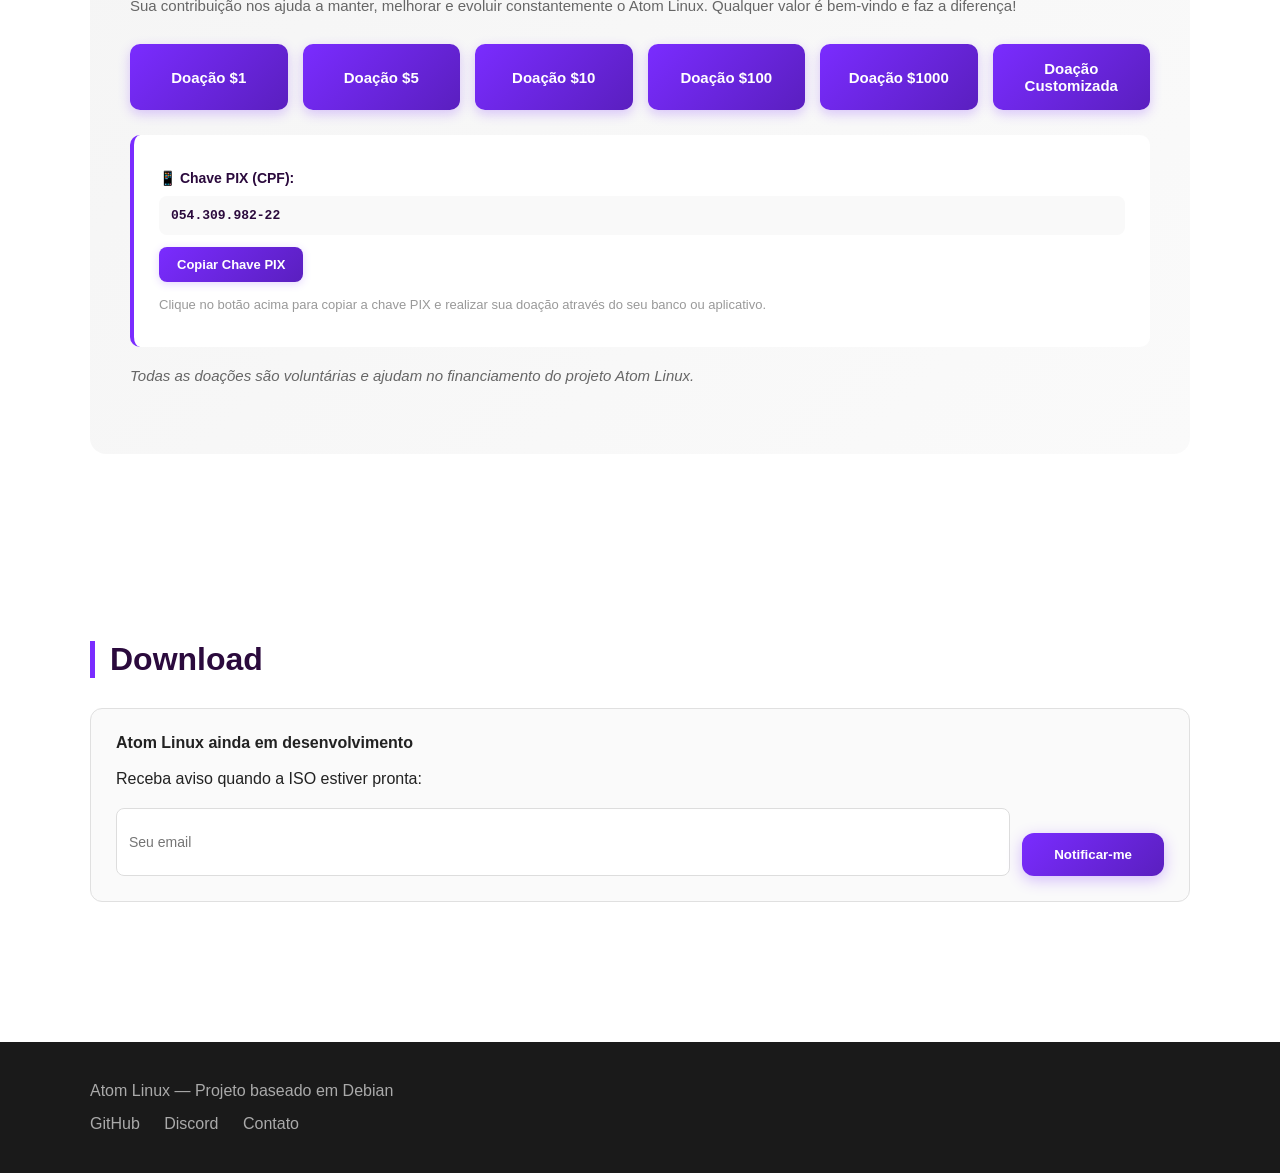
==== commit d7a1e4ec: "Adicionar seção de doações com valores em dólar e CPF do Nubank" ====
--- a/index.html
+++ b/index.html
@@ -13,7 +13,7 @@
 <style>
 body {
     margin: 0;
-    font-family: Arial, Helvetica, sans-serif;
+    font-family: 'Segoe UI', Tahoma, Geneva, Verdana, sans-serif;
     background: #ffffff;
     color: #222;
     scroll-behavior: smooth;
@@ -23,6 +23,7 @@
 header {
     background: #2b0a3d;
     color: white;
+    box-shadow: 0 2px 8px rgba(0, 0, 0, 0.1);
 }
 
 .container {
@@ -40,14 +41,15 @@
 
 nav a {
     color: #ddd;
-    margin-left: 15px;
+    margin-left: 20px;
     text-decoration: none;
     transition: 0.3s;
     font-size: 14px;
+    font-weight: 500;
 }
 
 nav a:hover {
-    color: white;
+    color: #7a2cff;
 }
 
 .logo-container {
@@ -58,44 +60,32 @@
 
 .logo-container img {
     height: 42px;
-    width: 42px; /* evita shift de layout*/
+    width: 42px;
     object-fit: contain;
+}
+
+.logo-container strong {
+    font-size: 18px;
 }
 
 /* ===== HERO ===== */
 .hero {
-    background:
-    linear-gradient(
-        135deg,
-        #2b0a3d,
-        #120018
-    );
-
+    background: linear-gradient(135deg, #2b0a3d, #120018);
     color: white;
     text-align: center;
     padding: 90px 20px;
-
     position: relative;
     overflow: hidden;
 }
 
 .hero::after {
     content: "";
-
     position: absolute;
-
     width: 500px;
     height: 500px;
-
-    background:
-    radial-gradient(
-        rgba(122,44,255,0.15),
-        transparent 70%
-    );
-
+    background: radial-gradient(rgba(122, 44, 255, 0.15), transparent 70%);
     top: -200px;
     right: -150px;
-
     pointer-events: none;
 }
 
@@ -103,53 +93,56 @@
     width: 220px;
     max-width: 80%;
     margin-bottom: 20px;
-
-    filter: drop-shadow(
-        0 0 15px rgba(122,44,255,0.35)
-    );
+    filter: drop-shadow(0 0 15px rgba(122, 44, 255, 0.35));
 }
 
 .hero h1 {
     font-size: 54px;
     margin-bottom: 10px;
+    font-weight: 700;
 }
 
 .hero p {
     max-width: 700px;
     margin: auto;
     opacity: 0.9;
+    font-size: 16px;
 }
 
 /* BOTÃO MELHORADO */
 .btn {
     display: inline-block;
     margin-top: 25px;
-    padding: 14px 28px;
-    background: #7a2cff;
+    padding: 14px 32px;
+    background: linear-gradient(135deg, #7a2cff, #5a1fbf);
     color: white;
     text-decoration: none;
-    border-radius: 6px;
-    font-weight: bold;
+    border-radius: 12px;
+    font-weight: 600;
     transition: 0.25s;
     border: none;
     cursor: pointer;
+    box-shadow: 0 4px 15px rgba(122, 44, 255, 0.3);
 }
 
 .btn:hover {
-    background: #ff4fd8;
-    transform: scale(1.08);
-    box-shadow: 0 10px 25px rgba(255,79,216,0.3);
+    background: linear-gradient(135deg, #ff4fd8, #d43ba3);
+    transform: translateY(-2px);
+    box-shadow: 0 8px 25px rgba(255, 79, 216, 0.4);
 }
 
 /* ===== SEÇÕES ===== */
 section {
-    padding: 60px 0;
+    padding: 80px 0;
 }
 
 h2 {
     color: #2b0a3d;
-    border-left: 5px solid #2b0a3d;
-    padding-left: 10px;
+    border-left: 5px solid #7a2cff;
+    padding-left: 15px;
+    margin-bottom: 30px;
+    font-size: 32px;
+    font-weight: 700;
 }
 
 /* ===== CARDS ===== */
@@ -161,9 +154,9 @@
 
 .card {
     background: #fafafa;
-    border: 1px solid #ddd;
-    padding: 20px;
-    border-radius: 8px;
+    border: 1px solid #e0e0e0;
+    padding: 25px;
+    border-radius: 12px;
     transition: all 0.3s ease;
     cursor: pointer;
     position: relative;
@@ -172,25 +165,26 @@
 
 .card:hover {
     transform: translateY(-6px);
-    box-shadow: 0 12px 25px rgba(0,0,0,0.1);
+    box-shadow: 0 12px 30px rgba(0, 0, 0, 0.12);
 }
 
 /* Card ativo/expandido */
 .card.active {
     grid-column: 1 / -1;
-    background: #f0f0f0;
+    background: linear-gradient(135deg, #f5f5f5, #ffffff);
     border-color: #7a2cff;
-    box-shadow: 0 15px 35px rgba(122, 44, 255, 0.2);
+    box-shadow: 0 15px 40px rgba(122, 44, 255, 0.25);
 }
 
 /* Conteúdo principal do card */
 .card-title {
-    font-weight: bold;
+    font-weight: 600;
     font-size: 16px;
     margin: 0;
     display: flex;
     justify-content: space-between;
     align-items: center;
+    color: #2b0a3d;
 }
 
 /* Descrição oculta por padrão */
@@ -201,13 +195,13 @@
     transition: all 0.3s ease;
     margin-top: 0;
     font-size: 14px;
-    color: #555;
-    line-height: 1.6;
+    color: #666;
+    line-height: 1.7;
 }
 
 /* Quando o card está ativo, mostra a descrição */
 .card.active .card-description {
-    max-height: 200px;
+    max-height: 300px;
     opacity: 1;
     margin-top: 15px;
     padding-top: 15px;
@@ -218,51 +212,177 @@
 .card-close {
     display: none;
     color: #7a2cff;
-    font-size: 20px;
+    font-size: 24px;
     font-weight: bold;
     cursor: pointer;
     background: none;
     border: none;
     padding: 0;
     margin: 0;
+    transition: 0.2s;
+}
+
+.card-close:hover {
+    color: #ff4fd8;
 }
 
 .card.active .card-close {
     display: block;
+}
+
+/* ===== SEÇÃO DE DOAÇÕES ===== */
+.donation-section {
+    background: linear-gradient(135deg, #f5f5f5, #fafafa);
+    border-radius: 16px;
+    padding: 40px;
+    margin-top: 30px;
+}
+
+.donation-section h3 {
+    color: #2b0a3d;
+    margin-top: 0;
+    font-size: 24px;
+    font-weight: 700;
+    margin-bottom: 10px;
+}
+
+.donation-section > p {
+    color: #666;
+    font-size: 15px;
+    margin-bottom: 30px;
+}
+
+.donation-amounts {
+    display: grid;
+    grid-template-columns: repeat(auto-fit, minmax(120px, 1fr));
+    gap: 15px;
+    margin-bottom: 25px;
+}
+
+.donation-btn {
+    background: linear-gradient(135deg, #7a2cff, #5a1fbf);
+    color: white;
+    border: none;
+    padding: 16px 20px;
+    border-radius: 10px;
+    cursor: pointer;
+    font-weight: 600;
+    font-size: 15px;
+    transition: 0.3s;
+    box-shadow: 0 4px 12px rgba(122, 44, 255, 0.25);
+}
+
+.donation-btn:hover {
+    background: linear-gradient(135deg, #ff4fd8, #d43ba3);
+    transform: translateY(-2px);
+    box-shadow: 0 8px 20px rgba(255, 79, 216, 0.35);
+}
+
+.pix-container {
+    background: white;
+    padding: 25px;
+    border-radius: 10px;
+    border-left: 4px solid #7a2cff;
+    margin-top: 25px;
+}
+
+.pix-container p {
+    color: #666;
+    font-size: 14px;
+    margin: 10px 0;
+}
+
+.pix-container strong {
+    display: block;
+    color: #2b0a3d;
+    font-size: 14px;
+    margin-top: 10px;
+    margin-bottom: 5px;
+}
+
+.pix-info-box {
+    background: #f9f9f9;
+    padding: 12px;
+    border-radius: 8px;
+    margin-top: 10px;
+    word-break: break-all;
+    font-family: 'Courier New', monospace;
+    font-size: 13px;
+    color: #2b0a3d;
+    font-weight: 600;
+}
+
+.copy-btn {
+    background: linear-gradient(135deg, #7a2cff, #5a1fbf);
+    color: white;
+    border: none;
+    padding: 10px 18px;
+    border-radius: 8px;
+    cursor: pointer;
+    font-size: 13px;
+    font-weight: 600;
+    margin-top: 12px;
+    transition: 0.3s;
+    box-shadow: 0 2px 8px rgba(122, 44, 255, 0.2);
+}
+
+.copy-btn:hover {
+    background: linear-gradient(135deg, #ff4fd8, #d43ba3);
+    transform: translateY(-1px);
+}
+
+.donation-note {
+    font-size: 12px;
+    color: #999;
+    margin-top: 20px;
+    font-style: italic;
 }
 
 /* ===== DOWNLOAD FORM ===== */
 form {
     margin-top: 20px;
     display: flex;
-    gap: 10px;
+    gap: 12px;
     flex-wrap: wrap;
 }
 
 input {
-    padding: 10px;
-    border: 1px solid #ccc;
-    border-radius: 5px;
+    padding: 12px;
+    border: 1px solid #ddd;
+    border-radius: 8px;
     flex: 1;
     min-width: 250px;
+    font-size: 14px;
+    transition: 0.3s;
+}
+
+input:focus {
+    outline: none;
+    border-color: #7a2cff;
+    box-shadow: 0 0 0 3px rgba(122, 44, 255, 0.1);
 }
 
 /* ===== FOOTER ===== */
 footer {
-    background: #111;
+    background: #1a1a1a;
     color: #aaa;
-    padding: 30px 0;
-    margin-top: 40px;
+    padding: 40px 0;
+    margin-top: 60px;
+}
+
+footer p {
+    margin: 0 0 15px 0;
 }
 
 .footer-links a {
     color: #aaa;
-    margin-right: 15px;
+    margin-right: 20px;
     text-decoration: none;
+    transition: 0.3s;
 }
 
 .footer-links a:hover {
-    color: white;
+    color: #7a2cff;
 }
 </style>
 
@@ -283,6 +403,7 @@
         <a href="#edicoes">Edições</a>
         <a href="#jogos">Jogos</a>
         <a href="#seguranca">Segurança</a>
+        <a href="#doacoes">Doações</a>
         <a href="#download">Download</a>
     </nav>
 </div>
@@ -372,12 +493,12 @@
 <h2>Edições</h2>
 
 <div class="grid">
-<div class="card expandable" data-title="Amigável" data-description="Foco em iniciantes, interface simples e automação. Configuração pré-otimizada para facilitar o primeiro uso sem necessidade de conhecimento técnico avançado.">
+<div class="card expandable" data-title="Amigável" data-description="Foco em iniciantes, interface simples e automação. Configuração pré-otimizada para facilitar o primeiro uso sem necessidade de conhecimento técnico profundo.">
     <div class="card-title">Amigável <button class="card-close">×</button></div>
     <div class="card-description"></div>
 </div>
 
-<div class="card expandable" data-title="Pro" data-description="Controle total do sistema e ferramentas avançadas. Ideal para usuários experientes que desejam personalização completa e máxima liberdade de configuração.">
+<div class="card expandable" data-title="Pro" data-description="Controle total do sistema e ferramentas avançadas. Ideal para usuários experientes que desejam personalização completa e máxima liberdade.">
     <div class="card-title">Pro <button class="card-close">×</button></div>
     <div class="card-description"></div>
 </div>
@@ -439,6 +560,36 @@
     <div class="card-title">Repositórios assinados <button class="card-close">×</button></div>
     <div class="card-description"></div>
 </div>
+</div>
+</div>
+</section>
+
+<!-- DOAÇÕES -->
+<section id="doacoes">
+<div class="container">
+<h2>Doações</h2>
+
+<div class="donation-section">
+    <h3>Apoie o Desenvolvimento do Atom Linux</h3>
+    <p>Sua contribuição nos ajuda a manter, melhorar e evoluir constantemente o Atom Linux. Qualquer valor é bem-vindo e faz a diferença!</p>
+    
+    <div class="donation-amounts">
+        <button class="donation-btn" onclick="copyToClipboard('054.309.982-22')">Doação $1</button>
+        <button class="donation-btn" onclick="copyToClipboard('054.309.982-22')">Doação $5</button>
+        <button class="donation-btn" onclick="copyToClipboard('054.309.982-22')">Doação $10</button>
+        <button class="donation-btn" onclick="copyToClipboard('054.309.982-22')">Doação $100</button>
+        <button class="donation-btn" onclick="copyToClipboard('054.309.982-22')">Doação $1000</button>
+        <button class="donation-btn" onclick="copyToClipboard('054.309.982-22')">Doação Customizada</button>
+    </div>
+    
+    <div class="pix-container">
+        <strong>📱 Chave PIX (CPF):</strong>
+        <div class="pix-info-box">054.309.982-22</div>
+        <button class="copy-btn" onclick="copyToClipboard('054.309.982-22')">Copiar Chave PIX</button>
+        <p style="margin-top: 15px; font-size: 13px; color: #999;">Clique no botão acima para copiar a chave PIX e realizar sua doação através do seu banco ou aplicativo.</p>
+    </div>
+    
+    <p class="donation-note">Todas as doações são voluntárias e ajudam no financiamento do projeto Atom Linux.</p>
 </div>
 </div>
 </section>
@@ -494,6 +645,15 @@
 </footer>
 
 <script>
+// Função para copiar para clipboard
+function copyToClipboard(text) {
+    navigator.clipboard.writeText(text).then(() => {
+        alert('Chave PIX copiada para a área de transferência!');
+    }).catch(err => {
+        console.error('Erro ao copiar:', err);
+    });
+}
+
 // Função para expandir/retrair cards
 document.querySelectorAll('.card.expandable').forEach(card => {
     const description = card.getAttribute('data-description');
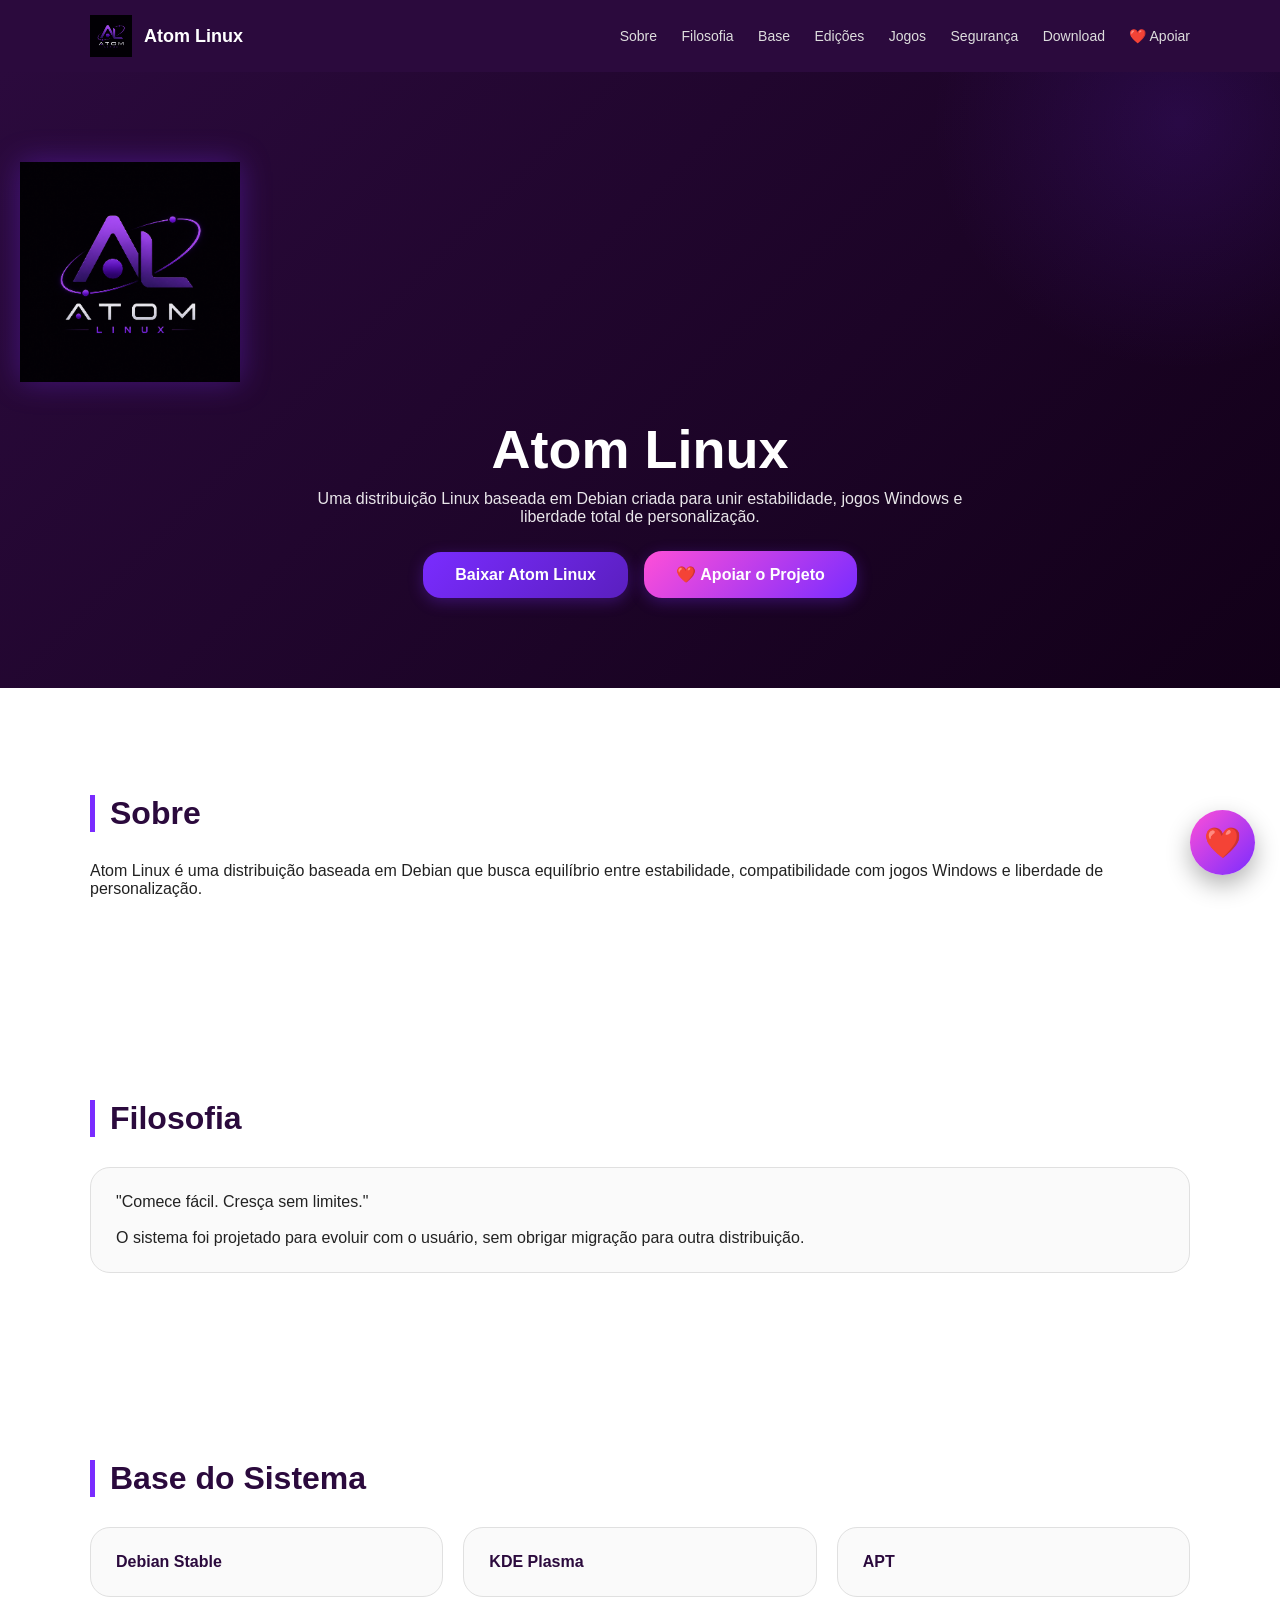
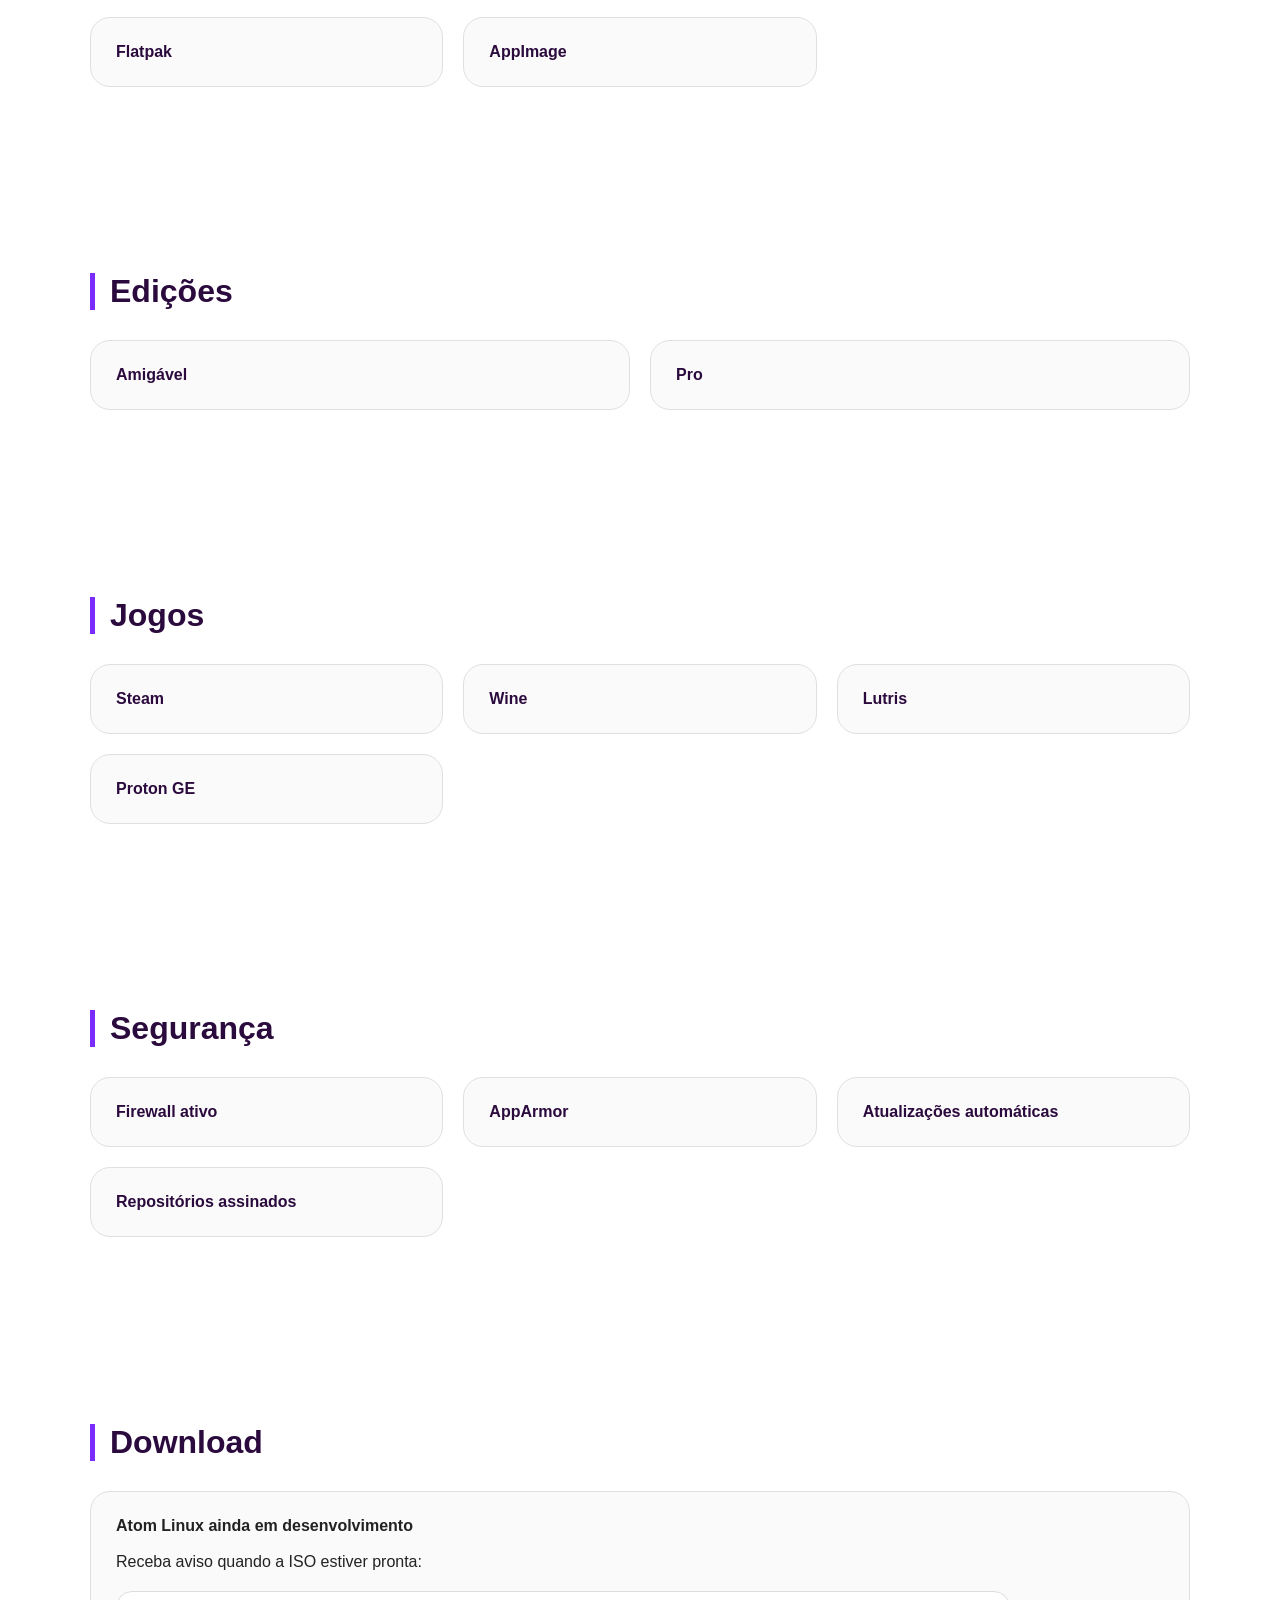
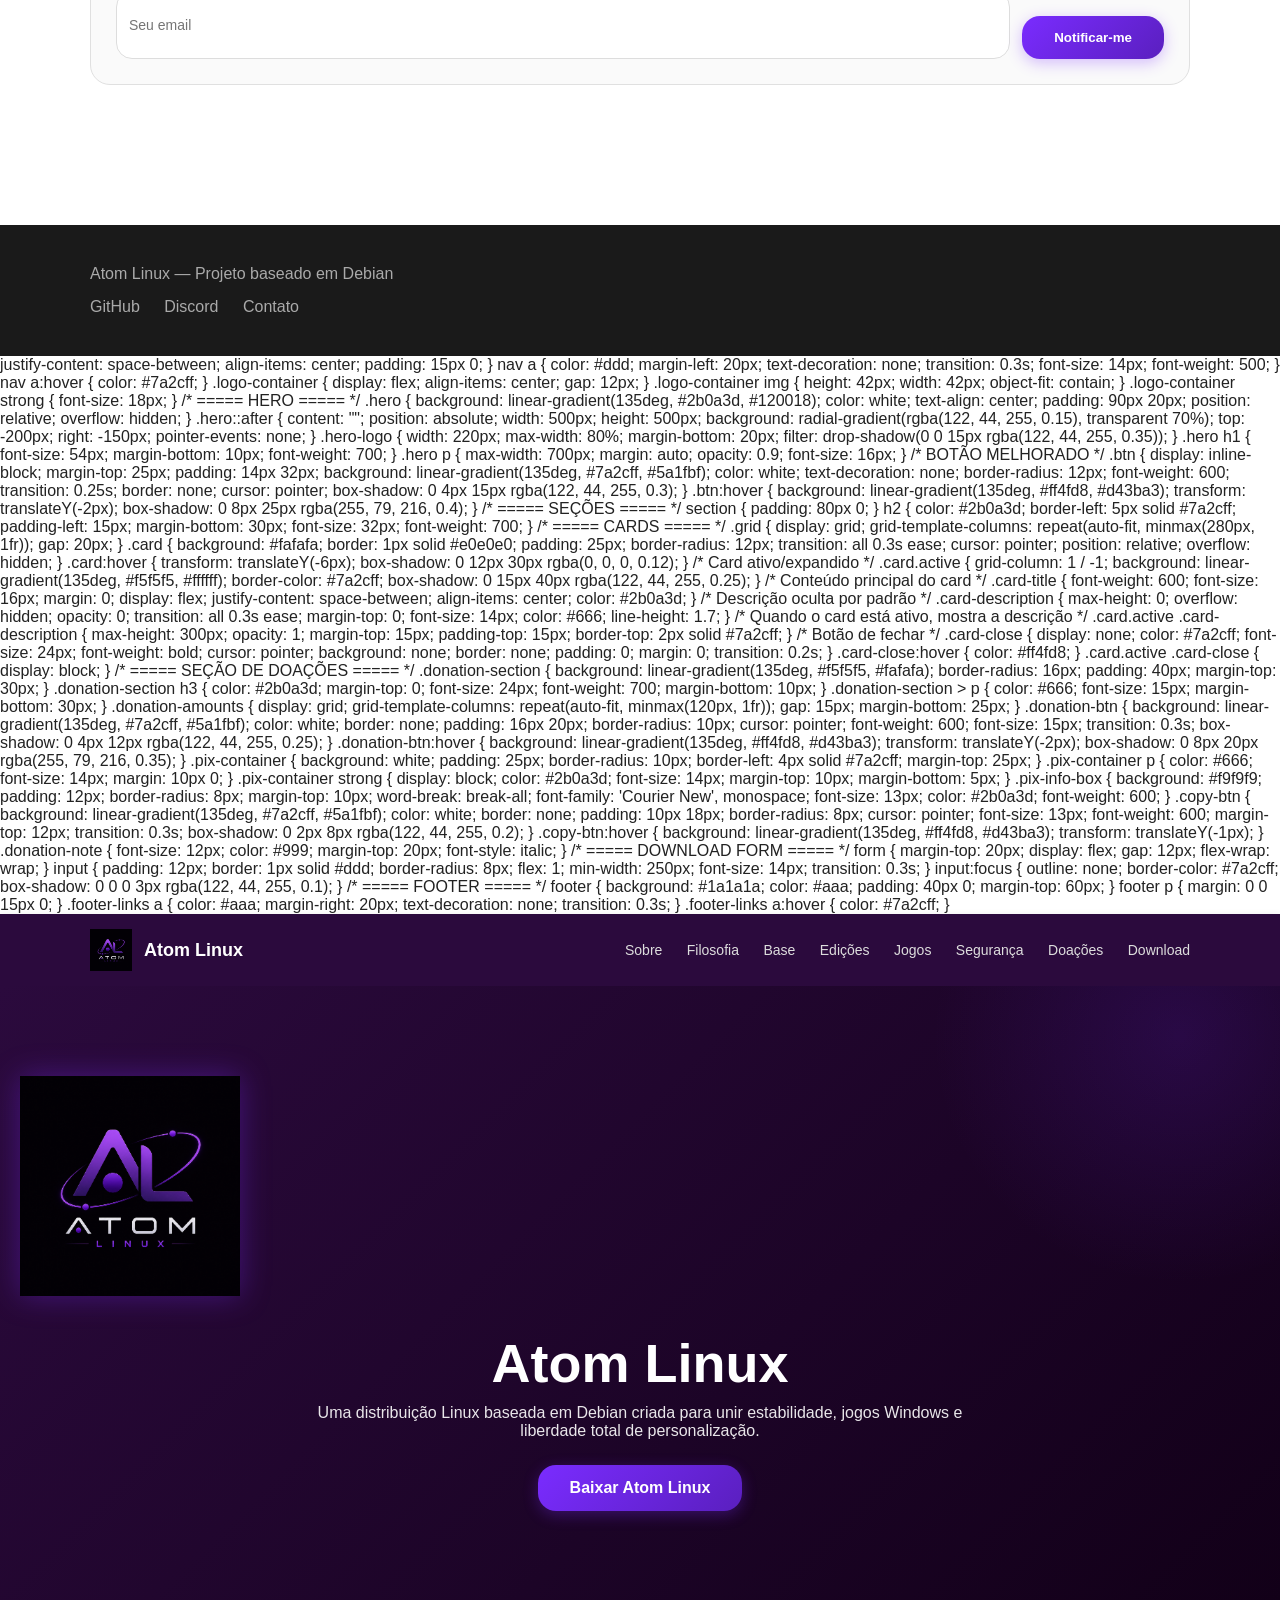
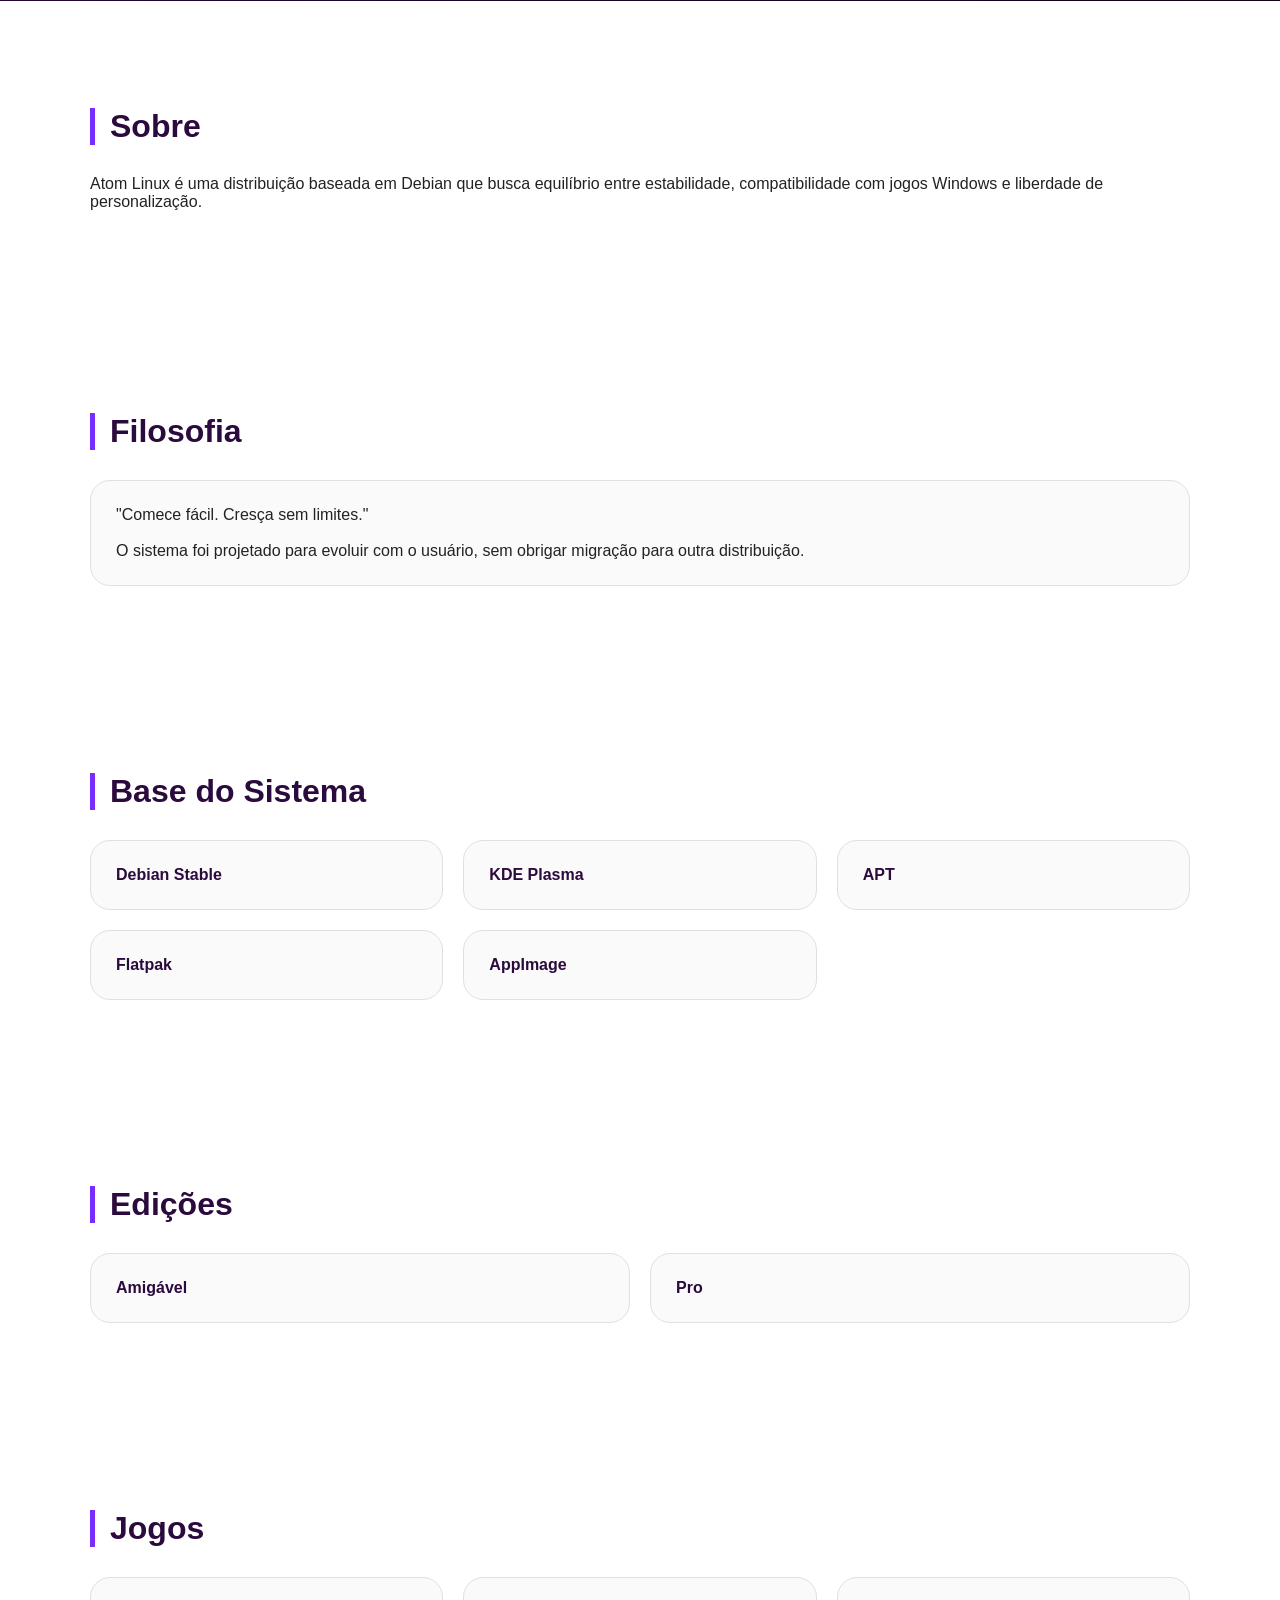
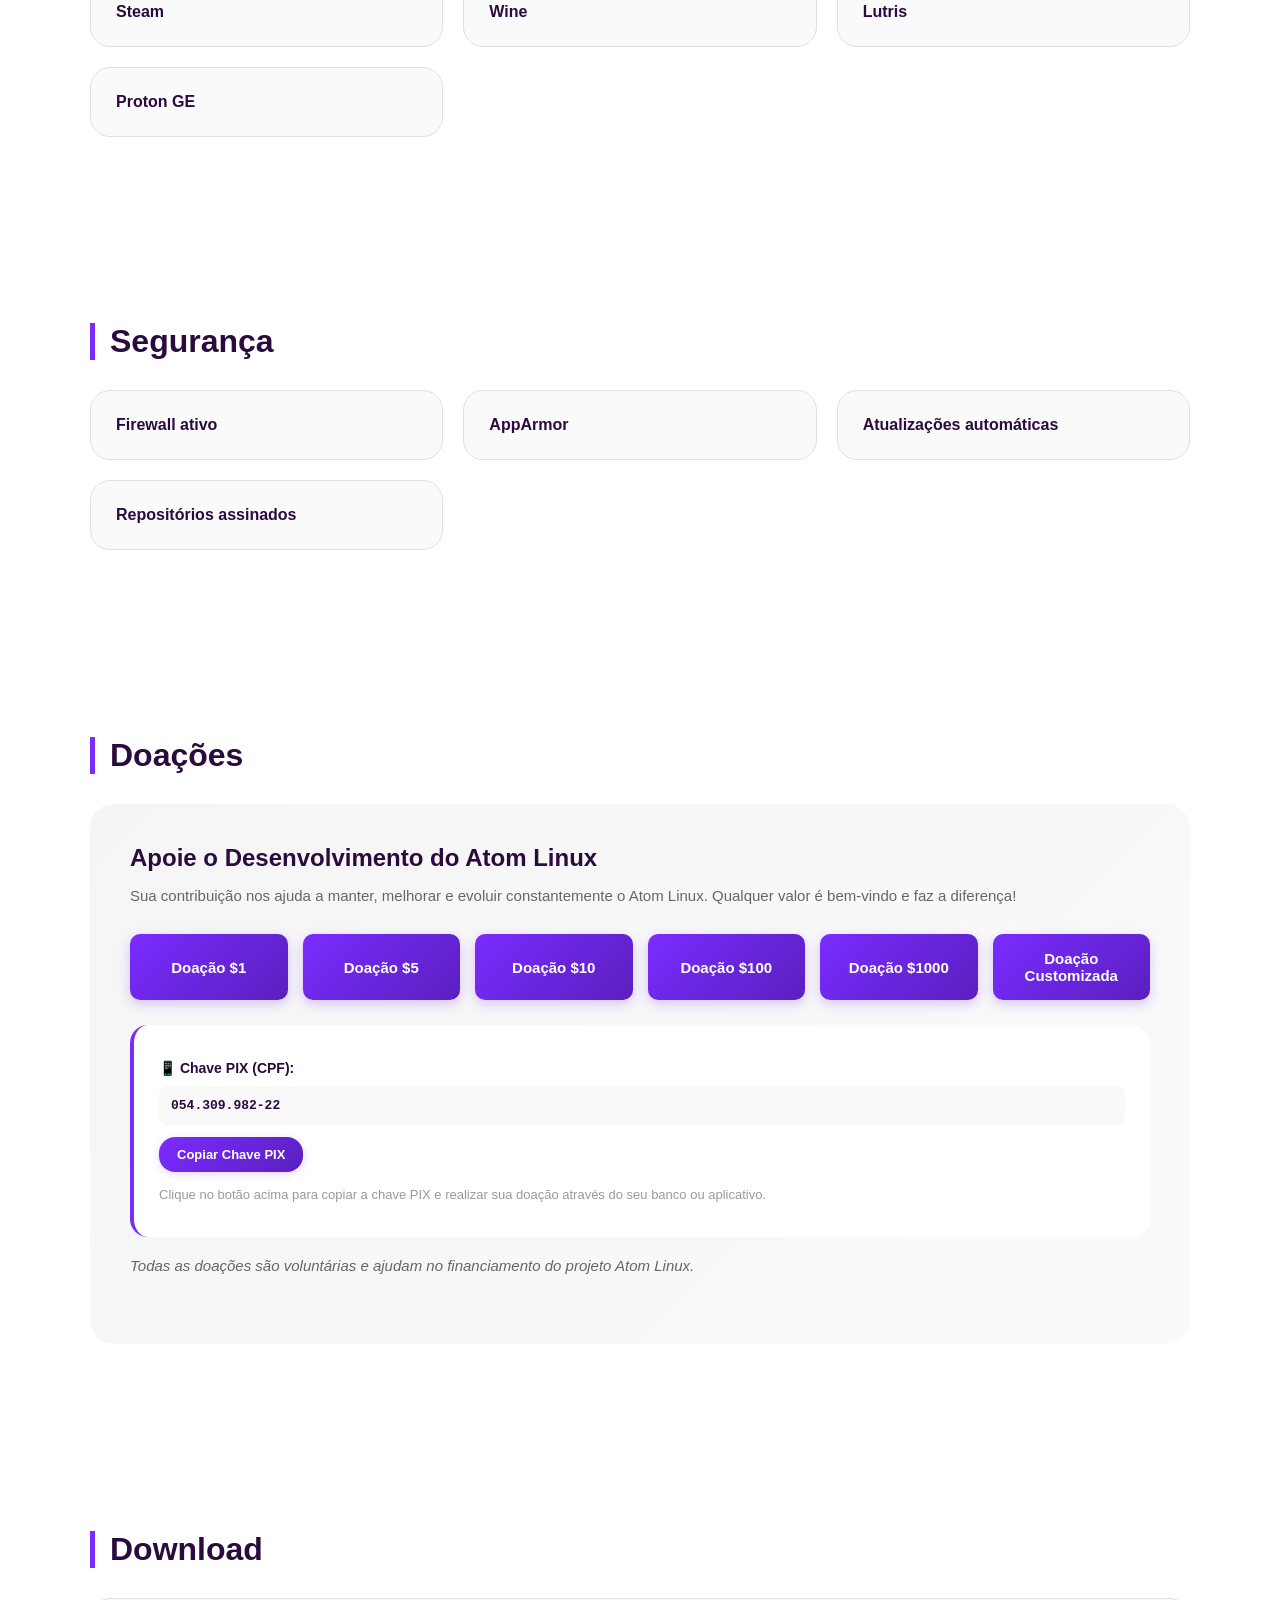
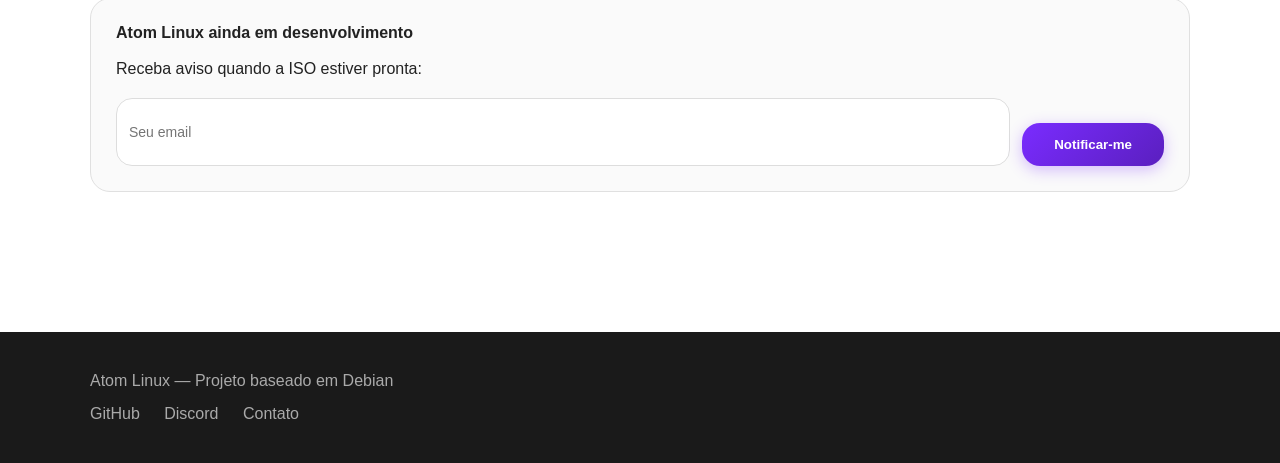
==== commit 42bd5e96: "Update index.html" ====
--- a/index.html
+++ b/index.html
@@ -117,7 +117,7 @@
     background: linear-gradient(135deg, #7a2cff, #5a1fbf);
     color: white;
     text-decoration: none;
-    border-radius: 12px;
+    border-radius: 18px;
     font-weight: 600;
     transition: 0.25s;
     border: none;
@@ -156,7 +156,7 @@
     background: #fafafa;
     border: 1px solid #e0e0e0;
     padding: 25px;
-    border-radius: 12px;
+    border-radius: 20px;
     transition: all 0.3s ease;
     cursor: pointer;
     position: relative;
@@ -233,7 +233,7 @@
 /* ===== SEÇÃO DE DOAÇÕES ===== */
 .donation-section {
     background: linear-gradient(135deg, #f5f5f5, #fafafa);
-    border-radius: 16px;
+    border-radius: 24px;
     padding: 40px;
     margin-top: 30px;
 }
@@ -281,7 +281,7 @@
 .pix-container {
     background: white;
     padding: 25px;
-    border-radius: 10px;
+    border-radius: 18px;
     border-left: 4px solid #7a2cff;
     margin-top: 25px;
 }
@@ -317,7 +317,7 @@
     color: white;
     border: none;
     padding: 10px 18px;
-    border-radius: 8px;
+    border-radius: 16px;
     cursor: pointer;
     font-size: 13px;
     font-weight: 600;
@@ -349,7 +349,7 @@
 input {
     padding: 12px;
     border: 1px solid #ddd;
-    border-radius: 8px;
+    border-radius: 16px;
     flex: 1;
     min-width: 250px;
     font-size: 14px;
@@ -383,6 +383,77 @@
 
 .footer-links a:hover {
     color: #7a2cff;
+}
+
+*{
+    box-sizing:border-box;
+}
+
+html{
+    scroll-behavior:smooth;
+}
+
+img{
+    max-width:100%;
+    display:block;
+}
+
+.card{
+    transition:.35s;
+}
+
+.card:hover{
+    transform:translateY(-8px);
+}
+
+@media(max-width:900px){
+
+.header-flex{
+    flex-direction:column;
+}
+
+nav{
+    display:flex;
+    flex-wrap:wrap;
+    justify-content:center;
+    gap:12px;
+}
+
+.hero h1{
+    font-size:40px;
+}
+
+.hero{
+    padding:70px 20px;
+}
+
+h2{
+    font-size:28px;
+}
+
+}
+
+.floating-donate{
+    position:fixed;
+    bottom:25px;
+    right:25px;
+    width:65px;
+    height:65px;
+    border-radius:50%;
+    background:linear-gradient(135deg,#ff4fd8,#7a2cff);
+    display:flex;
+    align-items:center;
+    justify-content:center;
+    font-size:30px;
+    text-decoration:none;
+    color:white;
+    box-shadow:0 10px 25px rgba(0,0,0,.3);
+    transition:.3s;
+    z-index:999;
+}
+
+.floating-donate:hover{
+    transform:scale(1.1);
 }
 </style>
 
@@ -403,8 +474,8 @@
         <a href="#edicoes">Edições</a>
         <a href="#jogos">Jogos</a>
         <a href="#seguranca">Segurança</a>
-        <a href="#doacoes">Doações</a>
         <a href="#download">Download</a>
+        <a href="doacoes.html">❤️ Apoiar</a>
     </nav>
 </div>
 </header>
@@ -428,6 +499,12 @@
 
     <a class="btn" href="#download">Baixar Atom Linux</a>
 
+    <a class="btn"
+       href="doacoes.html"
+       style="margin-left:12px;background:linear-gradient(135deg,#ff4fd8,#7a2cff);">
+        ❤️ Apoiar o Projeto
+    </a>
+
 </div>
 
 <!-- SOBRE -->
@@ -560,36 +637,6 @@
     <div class="card-title">Repositórios assinados <button class="card-close">×</button></div>
     <div class="card-description"></div>
 </div>
-</div>
-</div>
-</section>
-
-<!-- DOAÇÕES -->
-<section id="doacoes">
-<div class="container">
-<h2>Doações</h2>
-
-<div class="donation-section">
-    <h3>Apoie o Desenvolvimento do Atom Linux</h3>
-    <p>Sua contribuição nos ajuda a manter, melhorar e evoluir constantemente o Atom Linux. Qualquer valor é bem-vindo e faz a diferença!</p>
-    
-    <div class="donation-amounts">
-        <button class="donation-btn" onclick="copyToClipboard('054.309.982-22')">Doação $1</button>
-        <button class="donation-btn" onclick="copyToClipboard('054.309.982-22')">Doação $5</button>
-        <button class="donation-btn" onclick="copyToClipboard('054.309.982-22')">Doação $10</button>
-        <button class="donation-btn" onclick="copyToClipboard('054.309.982-22')">Doação $100</button>
-        <button class="donation-btn" onclick="copyToClipboard('054.309.982-22')">Doação $1000</button>
-        <button class="donation-btn" onclick="copyToClipboard('054.309.982-22')">Doação Customizada</button>
-    </div>
-    
-    <div class="pix-container">
-        <strong>📱 Chave PIX (CPF):</strong>
-        <div class="pix-info-box">054.309.982-22</div>
-        <button class="copy-btn" onclick="copyToClipboard('054.309.982-22')">Copiar Chave PIX</button>
-        <p style="margin-top: 15px; font-size: 13px; color: #999;">Clique no botão acima para copiar a chave PIX e realizar sua doação através do seu banco ou aplicativo.</p>
-    </div>
-    
-    <p class="donation-note">Todas as doações são voluntárias e ajudam no financiamento do projeto Atom Linux.</p>
 </div>
 </div>
 </section>
@@ -644,16 +691,9 @@
 </div>
 </footer>
 
+<a href="doacoes.html" class="floating-donate">❤️</a>
+
 <script>
-// Função para copiar para clipboard
-function copyToClipboard(text) {
-    navigator.clipboard.writeText(text).then(() => {
-        alert('Chave PIX copiada para a área de transferência!');
-    }).catch(err => {
-        console.error('Erro ao copiar:', err);
-    });
-}
-
 // Função para expandir/retrair cards
 document.querySelectorAll('.card.expandable').forEach(card => {
     const description = card.getAttribute('data-description');
@@ -699,3 +739,668 @@
 
 </body>
 </html>
+    justify-content: space-between;
+    align-items: center;
+    padding: 15px 0;
+}
+
+nav a {
+    color: #ddd;
+    margin-left: 20px;
+    text-decoration: none;
+    transition: 0.3s;
+    font-size: 14px;
+    font-weight: 500;
+}
+
+nav a:hover {
+    color: #7a2cff;
+}
+
+.logo-container {
+    display: flex;
+    align-items: center;
+    gap: 12px;
+}
+
+.logo-container img {
+    height: 42px;
+    width: 42px;
+    object-fit: contain;
+}
+
+.logo-container strong {
+    font-size: 18px;
+}
+
+/* ===== HERO ===== */
+.hero {
+    background: linear-gradient(135deg, #2b0a3d, #120018);
+    color: white;
+    text-align: center;
+    padding: 90px 20px;
+    position: relative;
+    overflow: hidden;
+}
+
+.hero::after {
+    content: "";
+    position: absolute;
+    width: 500px;
+    height: 500px;
+    background: radial-gradient(rgba(122, 44, 255, 0.15), transparent 70%);
+    top: -200px;
+    right: -150px;
+    pointer-events: none;
+}
+
+.hero-logo {
+    width: 220px;
+    max-width: 80%;
+    margin-bottom: 20px;
+    filter: drop-shadow(0 0 15px rgba(122, 44, 255, 0.35));
+}
+
+.hero h1 {
+    font-size: 54px;
+    margin-bottom: 10px;
+    font-weight: 700;
+}
+
+.hero p {
+    max-width: 700px;
+    margin: auto;
+    opacity: 0.9;
+    font-size: 16px;
+}
+
+/* BOTÃO MELHORADO */
+.btn {
+    display: inline-block;
+    margin-top: 25px;
+    padding: 14px 32px;
+    background: linear-gradient(135deg, #7a2cff, #5a1fbf);
+    color: white;
+    text-decoration: none;
+    border-radius: 12px;
+    font-weight: 600;
+    transition: 0.25s;
+    border: none;
+    cursor: pointer;
+    box-shadow: 0 4px 15px rgba(122, 44, 255, 0.3);
+}
+
+.btn:hover {
+    background: linear-gradient(135deg, #ff4fd8, #d43ba3);
+    transform: translateY(-2px);
+    box-shadow: 0 8px 25px rgba(255, 79, 216, 0.4);
+}
+
+/* ===== SEÇÕES ===== */
+section {
+    padding: 80px 0;
+}
+
+h2 {
+    color: #2b0a3d;
+    border-left: 5px solid #7a2cff;
+    padding-left: 15px;
+    margin-bottom: 30px;
+    font-size: 32px;
+    font-weight: 700;
+}
+
+/* ===== CARDS ===== */
+.grid {
+    display: grid;
+    grid-template-columns: repeat(auto-fit, minmax(280px, 1fr));
+    gap: 20px;
+}
+
+.card {
+    background: #fafafa;
+    border: 1px solid #e0e0e0;
+    padding: 25px;
+    border-radius: 12px;
+    transition: all 0.3s ease;
+    cursor: pointer;
+    position: relative;
+    overflow: hidden;
+}
+
+.card:hover {
+    transform: translateY(-6px);
+    box-shadow: 0 12px 30px rgba(0, 0, 0, 0.12);
+}
+
+/* Card ativo/expandido */
+.card.active {
+    grid-column: 1 / -1;
+    background: linear-gradient(135deg, #f5f5f5, #ffffff);
+    border-color: #7a2cff;
+    box-shadow: 0 15px 40px rgba(122, 44, 255, 0.25);
+}
+
+/* Conteúdo principal do card */
+.card-title {
+    font-weight: 600;
+    font-size: 16px;
+    margin: 0;
+    display: flex;
+    justify-content: space-between;
+    align-items: center;
+    color: #2b0a3d;
+}
+
+/* Descrição oculta por padrão */
+.card-description {
+    max-height: 0;
+    overflow: hidden;
+    opacity: 0;
+    transition: all 0.3s ease;
+    margin-top: 0;
+    font-size: 14px;
+    color: #666;
+    line-height: 1.7;
+}
+
+/* Quando o card está ativo, mostra a descrição */
+.card.active .card-description {
+    max-height: 300px;
+    opacity: 1;
+    margin-top: 15px;
+    padding-top: 15px;
+    border-top: 2px solid #7a2cff;
+}
+
+/* Botão de fechar */
+.card-close {
+    display: none;
+    color: #7a2cff;
+    font-size: 24px;
+    font-weight: bold;
+    cursor: pointer;
+    background: none;
+    border: none;
+    padding: 0;
+    margin: 0;
+    transition: 0.2s;
+}
+
+.card-close:hover {
+    color: #ff4fd8;
+}
+
+.card.active .card-close {
+    display: block;
+}
+
+/* ===== SEÇÃO DE DOAÇÕES ===== */
+.donation-section {
+    background: linear-gradient(135deg, #f5f5f5, #fafafa);
+    border-radius: 16px;
+    padding: 40px;
+    margin-top: 30px;
+}
+
+.donation-section h3 {
+    color: #2b0a3d;
+    margin-top: 0;
+    font-size: 24px;
+    font-weight: 700;
+    margin-bottom: 10px;
+}
+
+.donation-section > p {
+    color: #666;
+    font-size: 15px;
+    margin-bottom: 30px;
+}
+
+.donation-amounts {
+    display: grid;
+    grid-template-columns: repeat(auto-fit, minmax(120px, 1fr));
+    gap: 15px;
+    margin-bottom: 25px;
+}
+
+.donation-btn {
+    background: linear-gradient(135deg, #7a2cff, #5a1fbf);
+    color: white;
+    border: none;
+    padding: 16px 20px;
+    border-radius: 10px;
+    cursor: pointer;
+    font-weight: 600;
+    font-size: 15px;
+    transition: 0.3s;
+    box-shadow: 0 4px 12px rgba(122, 44, 255, 0.25);
+}
+
+.donation-btn:hover {
+    background: linear-gradient(135deg, #ff4fd8, #d43ba3);
+    transform: translateY(-2px);
+    box-shadow: 0 8px 20px rgba(255, 79, 216, 0.35);
+}
+
+.pix-container {
+    background: white;
+    padding: 25px;
+    border-radius: 10px;
+    border-left: 4px solid #7a2cff;
+    margin-top: 25px;
+}
+
+.pix-container p {
+    color: #666;
+    font-size: 14px;
+    margin: 10px 0;
+}
+
+.pix-container strong {
+    display: block;
+    color: #2b0a3d;
+    font-size: 14px;
+    margin-top: 10px;
+    margin-bottom: 5px;
+}
+
+.pix-info-box {
+    background: #f9f9f9;
+    padding: 12px;
+    border-radius: 8px;
+    margin-top: 10px;
+    word-break: break-all;
+    font-family: 'Courier New', monospace;
+    font-size: 13px;
+    color: #2b0a3d;
+    font-weight: 600;
+}
+
+.copy-btn {
+    background: linear-gradient(135deg, #7a2cff, #5a1fbf);
+    color: white;
+    border: none;
+    padding: 10px 18px;
+    border-radius: 8px;
+    cursor: pointer;
+    font-size: 13px;
+    font-weight: 600;
+    margin-top: 12px;
+    transition: 0.3s;
+    box-shadow: 0 2px 8px rgba(122, 44, 255, 0.2);
+}
+
+.copy-btn:hover {
+    background: linear-gradient(135deg, #ff4fd8, #d43ba3);
+    transform: translateY(-1px);
+}
+
+.donation-note {
+    font-size: 12px;
+    color: #999;
+    margin-top: 20px;
+    font-style: italic;
+}
+
+/* ===== DOWNLOAD FORM ===== */
+form {
+    margin-top: 20px;
+    display: flex;
+    gap: 12px;
+    flex-wrap: wrap;
+}
+
+input {
+    padding: 12px;
+    border: 1px solid #ddd;
+    border-radius: 8px;
+    flex: 1;
+    min-width: 250px;
+    font-size: 14px;
+    transition: 0.3s;
+}
+
+input:focus {
+    outline: none;
+    border-color: #7a2cff;
+    box-shadow: 0 0 0 3px rgba(122, 44, 255, 0.1);
+}
+
+/* ===== FOOTER ===== */
+footer {
+    background: #1a1a1a;
+    color: #aaa;
+    padding: 40px 0;
+    margin-top: 60px;
+}
+
+footer p {
+    margin: 0 0 15px 0;
+}
+
+.footer-links a {
+    color: #aaa;
+    margin-right: 20px;
+    text-decoration: none;
+    transition: 0.3s;
+}
+
+.footer-links a:hover {
+    color: #7a2cff;
+}
+</style>
+
+</head>
+
+<body>
+
+<header>
+<div class="container header-flex">
+    <div class="logo-container">
+        <img src="file_0000000019e4720eaed214efee7f3987.png" alt="Atom Linux Logo" width="42" height="42" loading="eager">
+        <strong>Atom Linux</strong>
+    </div>
+    <nav>
+        <a href="#sobre">Sobre</a>
+        <a href="#filosofia">Filosofia</a>
+        <a href="#base">Base</a>
+        <a href="#edicoes">Edições</a>
+        <a href="#jogos">Jogos</a>
+        <a href="#seguranca">Segurança</a>
+        <a href="#doacoes">Doações</a>
+        <a href="#download">Download</a>
+    </nav>
+</div>
+</header>
+
+<!-- HERO -->
+<div class="hero">
+
+    <img src="file_0000000019e4720eaed214efee7f3987.png"
+         alt="Atom Linux Logo"
+         class="hero-logo"
+         width="220"
+         height="220"
+         loading="eager">
+
+    <h1>Atom Linux</h1>
+
+    <p>
+        Uma distribuição Linux baseada em Debian criada para unir estabilidade,
+        jogos Windows e liberdade total de personalização.
+    </p>
+
+    <a class="btn" href="#download">Baixar Atom Linux</a>
+
+</div>
+
+<!-- SOBRE -->
+<section id="sobre">
+<div class="container">
+<h2>Sobre</h2>
+<p>
+Atom Linux é uma distribuição baseada em Debian que busca equilíbrio entre estabilidade, compatibilidade com jogos Windows e liberdade de personalização.
+</p>
+</div>
+</section>
+
+<!-- FILOSOFIA -->
+<section id="filosofia">
+<div class="container">
+<h2>Filosofia</h2>
+
+<div class="card">
+"Comece fácil. Cresça sem limites."<br><br>
+
+O sistema foi projetado para evoluir com o usuário, sem obrigar migração para outra distribuição.
+</div>
+</div>
+</section>
+
+<!-- BASE -->
+<section id="base">
+<div class="container">
+<h2>Base do Sistema</h2>
+
+<div class="grid">
+<div class="card expandable" data-title="Debian Stable" data-description="Sistema operacional base extremamente estável e confiável, com suporte de longo prazo e uma comunidade robusta.">
+    <div class="card-title">Debian Stable <button class="card-close">×</button></div>
+    <div class="card-description"></div>
+</div>
+
+<div class="card expandable" data-title="KDE Plasma" data-description="Ambiente desktop moderno, personalizável e intuitivo que oferece uma experiência visual atraente e funcional.">
+    <div class="card-title">KDE Plasma <button class="card-close">×</button></div>
+    <div class="card-description"></div>
+</div>
+
+<div class="card expandable" data-title="APT" data-description="Gerenciador de pacotes poderoso e confiável que facilita a instalação e atualização de software.">
+    <div class="card-title">APT <button class="card-close">×</button></div>
+    <div class="card-description"></div>
+</div>
+
+<div class="card expandable" data-title="Flatpak" data-description="Formato de distribuição universal de aplicativos que oferece melhor segurança e compatibilidade entre distribuições.">
+    <div class="card-title">Flatpak <button class="card-close">×</button></div>
+    <div class="card-description"></div>
+</div>
+
+<div class="card expandable" data-title="AppImage" data-description="Executáveis portáveis que não requerem instalação, permitindo executar aplicativos em qualquer distribuição Linux.">
+    <div class="card-title">AppImage <button class="card-close">×</button></div>
+    <div class="card-description"></div>
+</div>
+</div>
+</div>
+</section>
+
+<!-- EDIÇÕES -->
+<section id="edicoes">
+<div class="container">
+<h2>Edições</h2>
+
+<div class="grid">
+<div class="card expandable" data-title="Amigável" data-description="Foco em iniciantes, interface simples e automação. Configuração pré-otimizada para facilitar o primeiro uso sem necessidade de conhecimento técnico profundo.">
+    <div class="card-title">Amigável <button class="card-close">×</button></div>
+    <div class="card-description"></div>
+</div>
+
+<div class="card expandable" data-title="Pro" data-description="Controle total do sistema e ferramentas avançadas. Ideal para usuários experientes que desejam personalização completa e máxima liberdade.">
+    <div class="card-title">Pro <button class="card-close">×</button></div>
+    <div class="card-description"></div>
+</div>
+</div>
+</div>
+</section>
+
+<!-- JOGOS -->
+<section id="jogos">
+<div class="container">
+<h2>Jogos</h2>
+
+<div class="grid">
+<div class="card expandable" data-title="Steam" data-description="Plataforma oficial de distribuição de jogos para Linux. Oferece acesso a milhares de títulos com suporte nativo e através do Proton.">
+    <div class="card-title">Steam <button class="card-close">×</button></div>
+    <div class="card-description"></div>
+</div>
+
+<div class="card expandable" data-title="Wine" data-description="Compatibilidade de software Windows no Linux. Permite rodar aplicações Windows diretamente sem necessidade de máquina virtual.">
+    <div class="card-title">Wine <button class="card-close">×</button></div>
+    <div class="card-description"></div>
+</div>
+
+<div class="card expandable" data-title="Lutris" data-description="Plataforma de gaming open-source que simplifica a instalação e execução de jogos de múltiplas fontes.">
+    <div class="card-title">Lutris <button class="card-close">×</button></div>
+    <div class="card-description"></div>
+</div>
+
+<div class="card expandable" data-title="Proton GE" data-description="Versão aprimorada do Proton com suporte estendido para jogos antigos e novos, oferecendo melhor compatibilidade.">
+    <div class="card-title">Proton GE <button class="card-close">×</button></div>
+    <div class="card-description"></div>
+</div>
+</div>
+</div>
+</section>
+
+<!-- SEGURANÇA -->
+<section id="seguranca">
+<div class="container">
+<h2>Segurança</h2>
+
+<div class="grid">
+<div class="card expandable" data-title="Firewall ativo" data-description="Proteção de rede ativa por padrão, monitorando conexões de entrada e saída para maior segurança do sistema.">
+    <div class="card-title">Firewall ativo <button class="card-close">×</button></div>
+    <div class="card-description"></div>
+</div>
+
+<div class="card expandable" data-title="AppArmor" data-description="Sistema de controle de acesso mandatório que limita as permissões de aplicativos para maior proteção.">
+    <div class="card-title">AppArmor <button class="card-close">×</button></div>
+    <div class="card-description"></div>
+</div>
+
+<div class="card expandable" data-title="Atualizações automáticas" data-description="Patches de segurança e atualizações aplicadas automaticamente para manter o sistema protegido contra vulnerabilidades.">
+    <div class="card-title">Atualizações automáticas <button class="card-close">×</button></div>
+    <div class="card-description"></div>
+</div>
+
+<div class="card expandable" data-title="Repositórios assinados" data-description="Pacotes digitalmente assinados que verificam autenticidade e integridade, prevenindo software malicioso.">
+    <div class="card-title">Repositórios assinados <button class="card-close">×</button></div>
+    <div class="card-description"></div>
+</div>
+</div>
+</div>
+</section>
+
+<!-- DOAÇÕES -->
+<section id="doacoes">
+<div class="container">
+<h2>Doações</h2>
+
+<div class="donation-section">
+    <h3>Apoie o Desenvolvimento do Atom Linux</h3>
+    <p>Sua contribuição nos ajuda a manter, melhorar e evoluir constantemente o Atom Linux. Qualquer valor é bem-vindo e faz a diferença!</p>
+    
+    <div class="donation-amounts">
+        <button class="donation-btn" onclick="copyToClipboard('054.309.982-22')">Doação $1</button>
+        <button class="donation-btn" onclick="copyToClipboard('054.309.982-22')">Doação $5</button>
+        <button class="donation-btn" onclick="copyToClipboard('054.309.982-22')">Doação $10</button>
+        <button class="donation-btn" onclick="copyToClipboard('054.309.982-22')">Doação $100</button>
+        <button class="donation-btn" onclick="copyToClipboard('054.309.982-22')">Doação $1000</button>
+        <button class="donation-btn" onclick="copyToClipboard('054.309.982-22')">Doação Customizada</button>
+    </div>
+    
+    <div class="pix-container">
+        <strong>📱 Chave PIX (CPF):</strong>
+        <div class="pix-info-box">054.309.982-22</div>
+        <button class="copy-btn" onclick="copyToClipboard('054.309.982-22')">Copiar Chave PIX</button>
+        <p style="margin-top: 15px; font-size: 13px; color: #999;">Clique no botão acima para copiar a chave PIX e realizar sua doação através do seu banco ou aplicativo.</p>
+    </div>
+    
+    <p class="donation-note">Todas as doações são voluntárias e ajudam no financiamento do projeto Atom Linux.</p>
+</div>
+</div>
+</section>
+
+<!-- DOWNLOAD -->
+<section id="download">
+<div class="container">
+<h2>Download</h2>
+
+<div class="card">
+<strong>Atom Linux ainda em desenvolvimento</strong><br><br>
+
+Receba aviso quando a ISO estiver pronta:
+
+<form action="https://formspree.io/f/xnjkwqjz" method="POST">
+
+    <input 
+        type="email" 
+        name="email" 
+        placeholder="Seu email"
+        required
+    >
+
+    <input 
+        type="hidden" 
+        name="message" 
+        value="Quero ser avisado quando o Atom Linux for lançado"
+    >
+
+    <button class="btn" type="submit">
+        Notificar-me
+    </button>
+
+</form>
+
+</div>
+</div>
+</section>
+
+<!-- FOOTER -->
+<footer>
+<div class="container">
+
+<p>Atom Linux — Projeto baseado em Debian</p>
+
+<div class="footer-links">
+    <a href="#">GitHub</a>
+    <a href="#">Discord</a>
+    <a href="#">Contato</a>
+</div>
+
+</div>
+</footer>
+
+<script>
+// Função para copiar para clipboard
+function copyToClipboard(text) {
+    navigator.clipboard.writeText(text).then(() => {
+        alert('Chave PIX copiada para a área de transferência!');
+    }).catch(err => {
+        console.error('Erro ao copiar:', err);
+    });
+}
+
+// Função para expandir/retrair cards
+document.querySelectorAll('.card.expandable').forEach(card => {
+    const description = card.getAttribute('data-description');
+    const descriptionElement = card.querySelector('.card-description');
+    
+    // Adiciona a descrição ao elemento
+    descriptionElement.textContent = description;
+    
+    card.addEventListener('click', function(e) {
+        // Impede que o clique no botão de fechar dispare a abertura
+        if (e.target.classList.contains('card-close')) {
+            this.classList.remove('active');
+            return;
+        }
+        
+        // Fecha outros cards abertos
+        document.querySelectorAll('.card.expandable.active').forEach(otherCard => {
+            if (otherCard !== this) {
+                otherCard.classList.remove('active');
+            }
+        });
+        
+        // Toggle do card atual
+        this.classList.toggle('active');
+    });
+    
+    // Fecha o card quando clica no botão close
+    card.querySelector('.card-close').addEventListener('click', function(e) {
+        e.stopPropagation();
+        card.classList.remove('active');
+    });
+});
+
+// Fecha cards ao clicar fora deles
+document.addEventListener('click', function(e) {
+    if (!e.target.closest('.card.expandable')) {
+        document.querySelectorAll('.card.expandable.active').forEach(card => {
+            card.classList.remove('active');
+        });
+    }
+});
+</script>
+
+</body>
+</html>
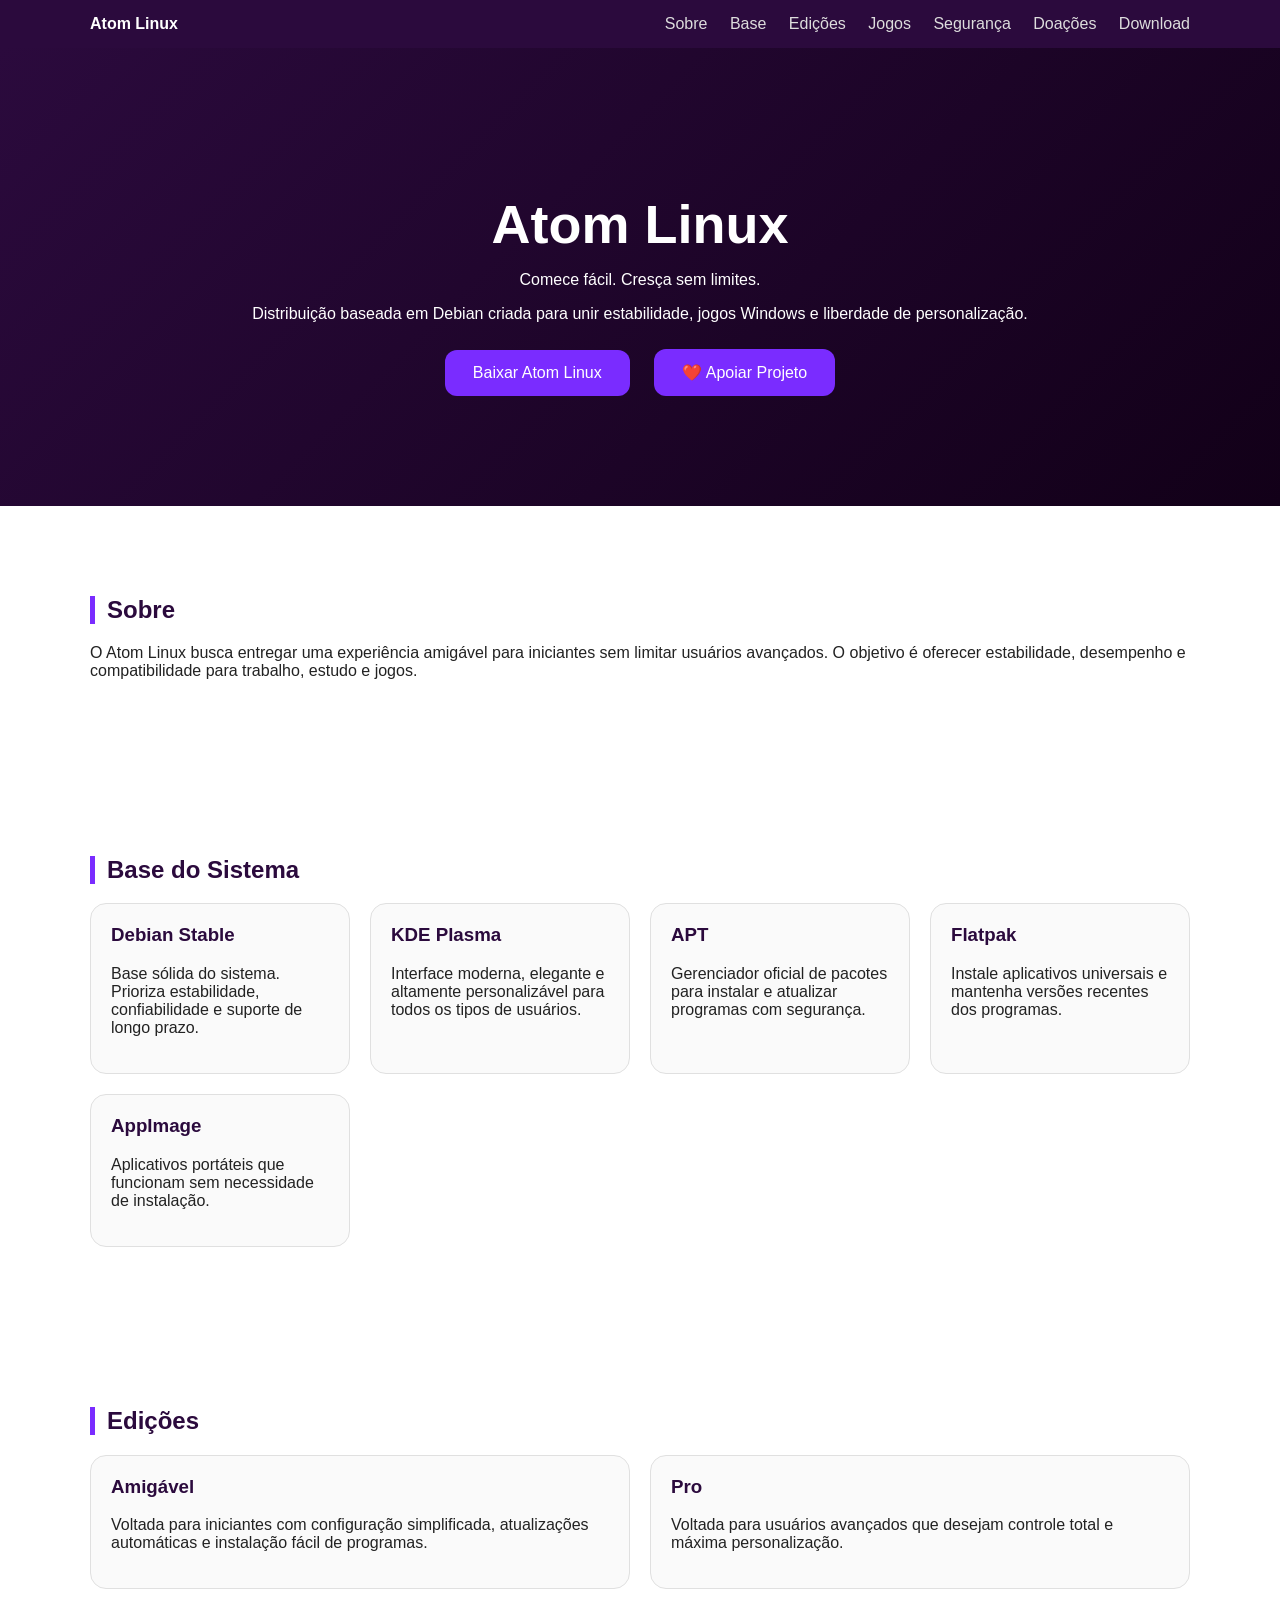
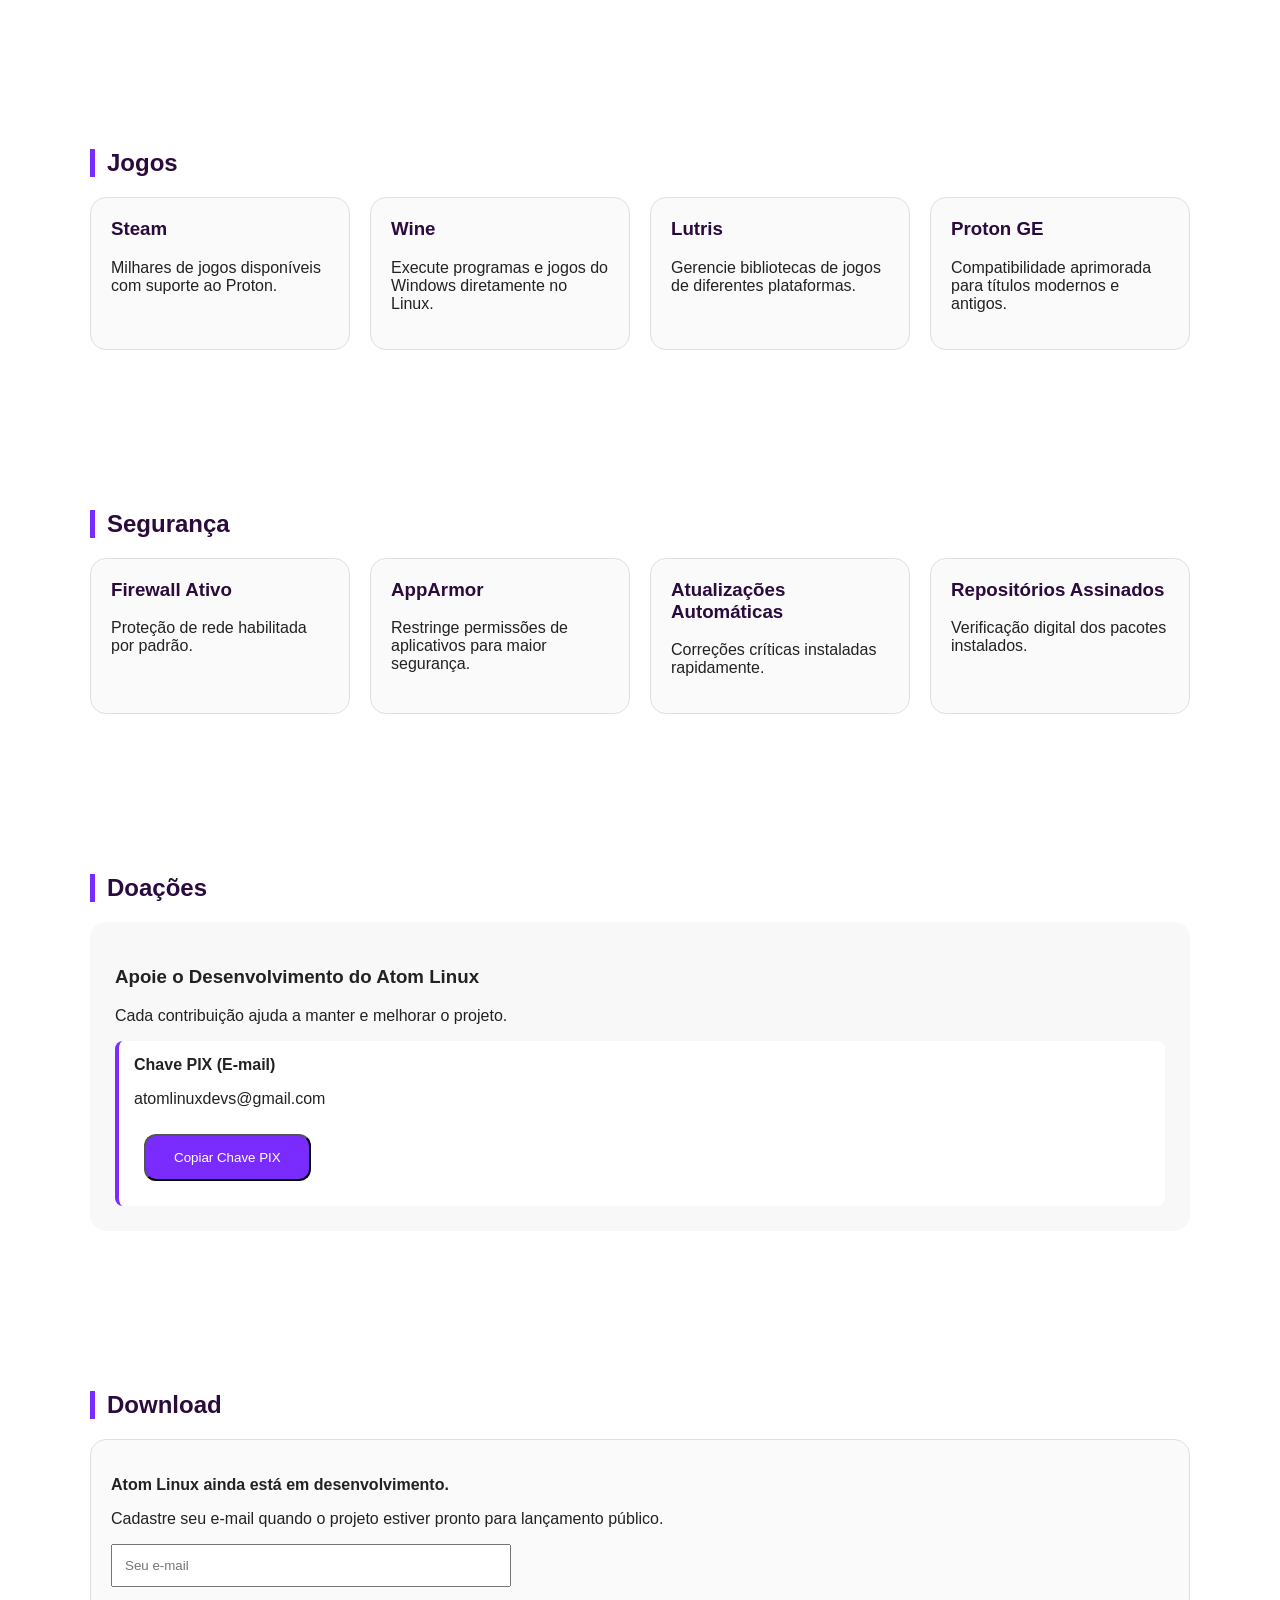
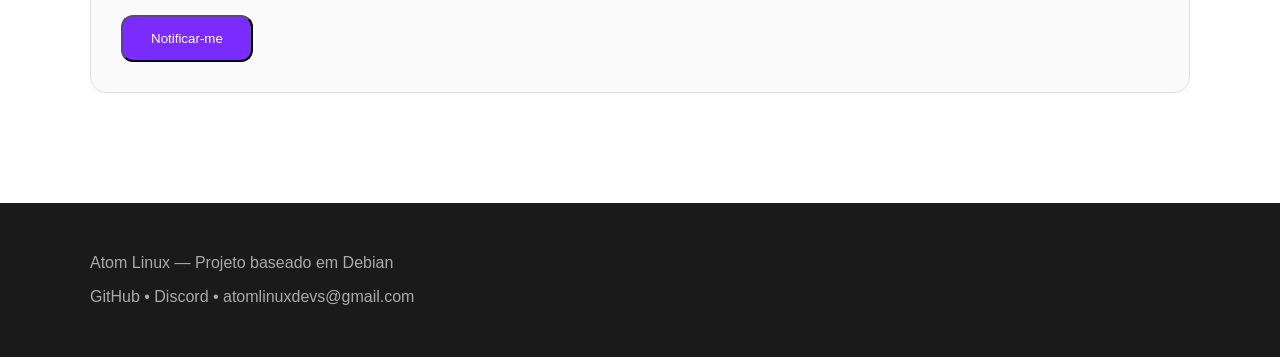
==== commit 34abcc44: "Update index.html" ====
--- a/index.html
+++ b/index.html
@@ -1,1406 +1,167 @@
 <!DOCTYPE html>
-<html lang="pt-br">
+<html lang="pt-BR">
 <head>
 <meta charset="UTF-8">
 <meta name="viewport" content="width=device-width, initial-scale=1.0">
 <title>Atom Linux</title>
-<link rel="icon" href="file_0000000019e4720eaed214efee7f3987.png">
-
-<!-- Preload da logo principal para reduzir LCP -->
-<link rel="preload" href="file_0000000019e4720eaed214efee7f3987.png" as="image">
-<meta name="description" content="Atom Linux — distribuição baseada em Debian focada em estabilidade e compatibilidade com jogos.">
-
+<meta name="description" content="Atom Linux — distribuição baseada em Debian focada em estabilidade, segurança e compatibilidade com jogos.">
 <style>
-body {
-    margin: 0;
-    font-family: 'Segoe UI', Tahoma, Geneva, Verdana, sans-serif;
-    background: #ffffff;
-    color: #222;
-    scroll-behavior: smooth;
-}
-
-/* ===== HEADER ===== */
-header {
-    background: #2b0a3d;
-    color: white;
-    box-shadow: 0 2px 8px rgba(0, 0, 0, 0.1);
-}
-
-.container {
-    width: 90%;
-    max-width: 1100px;
-    margin: auto;
-}
-
-.header-flex {
-    display: flex;
-    justify-content: space-between;
-    align-items: center;
-    padding: 15px 0;
-}
-
-nav a {
-    color: #ddd;
-    margin-left: 20px;
-    text-decoration: none;
-    transition: 0.3s;
-    font-size: 14px;
-    font-weight: 500;
-}
-
-nav a:hover {
-    color: #7a2cff;
-}
-
-.logo-container {
-    display: flex;
-    align-items: center;
-    gap: 12px;
-}
-
-.logo-container img {
-    height: 42px;
-    width: 42px;
-    object-fit: contain;
-}
-
-.logo-container strong {
-    font-size: 18px;
-}
-
-/* ===== HERO ===== */
-.hero {
-    background: linear-gradient(135deg, #2b0a3d, #120018);
-    color: white;
-    text-align: center;
-    padding: 90px 20px;
-    position: relative;
-    overflow: hidden;
-}
-
-.hero::after {
-    content: "";
-    position: absolute;
-    width: 500px;
-    height: 500px;
-    background: radial-gradient(rgba(122, 44, 255, 0.15), transparent 70%);
-    top: -200px;
-    right: -150px;
-    pointer-events: none;
-}
-
-.hero-logo {
-    width: 220px;
-    max-width: 80%;
-    margin-bottom: 20px;
-    filter: drop-shadow(0 0 15px rgba(122, 44, 255, 0.35));
-}
-
-.hero h1 {
-    font-size: 54px;
-    margin-bottom: 10px;
-    font-weight: 700;
-}
-
-.hero p {
-    max-width: 700px;
-    margin: auto;
-    opacity: 0.9;
-    font-size: 16px;
-}
-
-/* BOTÃO MELHORADO */
-.btn {
-    display: inline-block;
-    margin-top: 25px;
-    padding: 14px 32px;
-    background: linear-gradient(135deg, #7a2cff, #5a1fbf);
-    color: white;
-    text-decoration: none;
-    border-radius: 18px;
-    font-weight: 600;
-    transition: 0.25s;
-    border: none;
-    cursor: pointer;
-    box-shadow: 0 4px 15px rgba(122, 44, 255, 0.3);
-}
-
-.btn:hover {
-    background: linear-gradient(135deg, #ff4fd8, #d43ba3);
-    transform: translateY(-2px);
-    box-shadow: 0 8px 25px rgba(255, 79, 216, 0.4);
-}
-
-/* ===== SEÇÕES ===== */
-section {
-    padding: 80px 0;
-}
-
-h2 {
-    color: #2b0a3d;
-    border-left: 5px solid #7a2cff;
-    padding-left: 15px;
-    margin-bottom: 30px;
-    font-size: 32px;
-    font-weight: 700;
-}
-
-/* ===== CARDS ===== */
-.grid {
-    display: grid;
-    grid-template-columns: repeat(auto-fit, minmax(280px, 1fr));
-    gap: 20px;
-}
-
-.card {
-    background: #fafafa;
-    border: 1px solid #e0e0e0;
-    padding: 25px;
-    border-radius: 20px;
-    transition: all 0.3s ease;
-    cursor: pointer;
-    position: relative;
-    overflow: hidden;
-}
-
-.card:hover {
-    transform: translateY(-6px);
-    box-shadow: 0 12px 30px rgba(0, 0, 0, 0.12);
-}
-
-/* Card ativo/expandido */
-.card.active {
-    grid-column: 1 / -1;
-    background: linear-gradient(135deg, #f5f5f5, #ffffff);
-    border-color: #7a2cff;
-    box-shadow: 0 15px 40px rgba(122, 44, 255, 0.25);
-}
-
-/* Conteúdo principal do card */
-.card-title {
-    font-weight: 600;
-    font-size: 16px;
-    margin: 0;
-    display: flex;
-    justify-content: space-between;
-    align-items: center;
-    color: #2b0a3d;
-}
-
-/* Descrição oculta por padrão */
-.card-description {
-    max-height: 0;
-    overflow: hidden;
-    opacity: 0;
-    transition: all 0.3s ease;
-    margin-top: 0;
-    font-size: 14px;
-    color: #666;
-    line-height: 1.7;
-}
-
-/* Quando o card está ativo, mostra a descrição */
-.card.active .card-description {
-    max-height: 300px;
-    opacity: 1;
-    margin-top: 15px;
-    padding-top: 15px;
-    border-top: 2px solid #7a2cff;
-}
-
-/* Botão de fechar */
-.card-close {
-    display: none;
-    color: #7a2cff;
-    font-size: 24px;
-    font-weight: bold;
-    cursor: pointer;
-    background: none;
-    border: none;
-    padding: 0;
-    margin: 0;
-    transition: 0.2s;
-}
-
-.card-close:hover {
-    color: #ff4fd8;
-}
-
-.card.active .card-close {
-    display: block;
-}
-
-/* ===== SEÇÃO DE DOAÇÕES ===== */
-.donation-section {
-    background: linear-gradient(135deg, #f5f5f5, #fafafa);
-    border-radius: 24px;
-    padding: 40px;
-    margin-top: 30px;
-}
-
-.donation-section h3 {
-    color: #2b0a3d;
-    margin-top: 0;
-    font-size: 24px;
-    font-weight: 700;
-    margin-bottom: 10px;
-}
-
-.donation-section > p {
-    color: #666;
-    font-size: 15px;
-    margin-bottom: 30px;
-}
-
-.donation-amounts {
-    display: grid;
-    grid-template-columns: repeat(auto-fit, minmax(120px, 1fr));
-    gap: 15px;
-    margin-bottom: 25px;
-}
-
-.donation-btn {
-    background: linear-gradient(135deg, #7a2cff, #5a1fbf);
-    color: white;
-    border: none;
-    padding: 16px 20px;
-    border-radius: 10px;
-    cursor: pointer;
-    font-weight: 600;
-    font-size: 15px;
-    transition: 0.3s;
-    box-shadow: 0 4px 12px rgba(122, 44, 255, 0.25);
-}
-
-.donation-btn:hover {
-    background: linear-gradient(135deg, #ff4fd8, #d43ba3);
-    transform: translateY(-2px);
-    box-shadow: 0 8px 20px rgba(255, 79, 216, 0.35);
-}
-
-.pix-container {
-    background: white;
-    padding: 25px;
-    border-radius: 18px;
-    border-left: 4px solid #7a2cff;
-    margin-top: 25px;
-}
-
-.pix-container p {
-    color: #666;
-    font-size: 14px;
-    margin: 10px 0;
-}
-
-.pix-container strong {
-    display: block;
-    color: #2b0a3d;
-    font-size: 14px;
-    margin-top: 10px;
-    margin-bottom: 5px;
-}
-
-.pix-info-box {
-    background: #f9f9f9;
-    padding: 12px;
-    border-radius: 8px;
-    margin-top: 10px;
-    word-break: break-all;
-    font-family: 'Courier New', monospace;
-    font-size: 13px;
-    color: #2b0a3d;
-    font-weight: 600;
-}
-
-.copy-btn {
-    background: linear-gradient(135deg, #7a2cff, #5a1fbf);
-    color: white;
-    border: none;
-    padding: 10px 18px;
-    border-radius: 16px;
-    cursor: pointer;
-    font-size: 13px;
-    font-weight: 600;
-    margin-top: 12px;
-    transition: 0.3s;
-    box-shadow: 0 2px 8px rgba(122, 44, 255, 0.2);
-}
-
-.copy-btn:hover {
-    background: linear-gradient(135deg, #ff4fd8, #d43ba3);
-    transform: translateY(-1px);
-}
-
-.donation-note {
-    font-size: 12px;
-    color: #999;
-    margin-top: 20px;
-    font-style: italic;
-}
-
-/* ===== DOWNLOAD FORM ===== */
-form {
-    margin-top: 20px;
-    display: flex;
-    gap: 12px;
-    flex-wrap: wrap;
-}
-
-input {
-    padding: 12px;
-    border: 1px solid #ddd;
-    border-radius: 16px;
-    flex: 1;
-    min-width: 250px;
-    font-size: 14px;
-    transition: 0.3s;
-}
-
-input:focus {
-    outline: none;
-    border-color: #7a2cff;
-    box-shadow: 0 0 0 3px rgba(122, 44, 255, 0.1);
-}
-
-/* ===== FOOTER ===== */
-footer {
-    background: #1a1a1a;
-    color: #aaa;
-    padding: 40px 0;
-    margin-top: 60px;
-}
-
-footer p {
-    margin: 0 0 15px 0;
-}
-
-.footer-links a {
-    color: #aaa;
-    margin-right: 20px;
-    text-decoration: none;
-    transition: 0.3s;
-}
-
-.footer-links a:hover {
-    color: #7a2cff;
-}
-
-*{
-    box-sizing:border-box;
-}
-
-html{
-    scroll-behavior:smooth;
-}
-
-img{
-    max-width:100%;
-    display:block;
-}
-
-.card{
-    transition:.35s;
-}
-
-.card:hover{
-    transform:translateY(-8px);
-}
-
-@media(max-width:900px){
-
-.header-flex{
-    flex-direction:column;
-}
-
-nav{
-    display:flex;
-    flex-wrap:wrap;
-    justify-content:center;
-    gap:12px;
-}
-
-.hero h1{
-    font-size:40px;
-}
-
-.hero{
-    padding:70px 20px;
-}
-
-h2{
-    font-size:28px;
-}
-
-}
-
-.floating-donate{
-    position:fixed;
-    bottom:25px;
-    right:25px;
-    width:65px;
-    height:65px;
-    border-radius:50%;
-    background:linear-gradient(135deg,#ff4fd8,#7a2cff);
-    display:flex;
-    align-items:center;
-    justify-content:center;
-    font-size:30px;
-    text-decoration:none;
-    color:white;
-    box-shadow:0 10px 25px rgba(0,0,0,.3);
-    transition:.3s;
-    z-index:999;
-}
-
-.floating-donate:hover{
-    transform:scale(1.1);
+*{box-sizing:border-box}
+body{margin:0;font-family:'Segoe UI',sans-serif;background:#fff;color:#222;scroll-behavior:smooth}
+.container{width:90%;max-width:1100px;margin:auto}
+header{background:#2b0a3d;color:#fff;position:sticky;top:0}
+.header-flex{display:flex;justify-content:space-between;align-items:center;padding:15px 0}
+nav a{color:#ddd;text-decoration:none;margin-left:18px}
+nav a:hover{color:#7a2cff}
+.hero{background:linear-gradient(135deg,#2b0a3d,#120018);color:#fff;text-align:center;padding:100px 20px}
+.hero h1{font-size:54px;margin-bottom:10px}
+.btn{display:inline-block;padding:14px 28px;background:#7a2cff;color:#fff;text-decoration:none;border-radius:12px;margin:10px}
+.btn:hover{background:#5f22c8}
+section{padding:70px 0}
+h2{color:#2b0a3d;border-left:5px solid #7a2cff;padding-left:12px}
+.grid{display:grid;grid-template-columns:repeat(auto-fit,minmax(250px,1fr));gap:20px}
+.card{background:#fafafa;border:1px solid #e0e0e0;border-radius:16px;padding:20px;transition:.3s}
+.card:hover{transform:translateY(-5px)}
+.card h3{margin-top:0;color:#2b0a3d}
+.donation{background:#f8f8f8;border-radius:16px;padding:25px}
+.pix-box{background:#fff;border-left:4px solid #7a2cff;padding:15px;border-radius:8px}
+footer{background:#1a1a1a;color:#aaa;padding:35px 0;margin-top:40px}
+@media(max-width:768px){
+.hero h1{font-size:40px}
+.header-flex{flex-direction:column}
+nav{margin-top:10px}
 }
 </style>
-
+<script>
+function copyPix(){
+navigator.clipboard.writeText('atomlinuxdevs@gmail.com');
+alert('Chave PIX copiada!');
+}
+</script>
 </head>
-
 <body>
 
 <header>
 <div class="container header-flex">
-    <div class="logo-container">
-        <img src="file_0000000019e4720eaed214efee7f3987.png" alt="Atom Linux Logo" width="42" height="42" loading="eager">
-        <strong>Atom Linux</strong>
-    </div>
-    <nav>
-        <a href="#sobre">Sobre</a>
-        <a href="#filosofia">Filosofia</a>
-        <a href="#base">Base</a>
-        <a href="#edicoes">Edições</a>
-        <a href="#jogos">Jogos</a>
-        <a href="#seguranca">Segurança</a>
-        <a href="#download">Download</a>
-        <a href="doacoes.html">❤️ Apoiar</a>
-    </nav>
+<strong>Atom Linux</strong>
+<nav>
+<a href="#sobre">Sobre</a>
+<a href="#base">Base</a>
+<a href="#edicoes">Edições</a>
+<a href="#jogos">Jogos</a>
+<a href="#seguranca">Segurança</a>
+<a href="#doacoes">Doações</a>
+<a href="#download">Download</a>
+</nav>
 </div>
 </header>
 
-<!-- HERO -->
-<div class="hero">
+<section class="hero">
+<h1>Atom Linux</h1>
+<p>Comece fácil. Cresça sem limites.</p>
+<p>Distribuição baseada em Debian criada para unir estabilidade, jogos Windows e liberdade de personalização.</p>
+<a class="btn" href="#download">Baixar Atom Linux</a>
+<a class="btn" href="#doacoes">❤️ Apoiar Projeto</a>
+</section>
 
-    <img src="file_0000000019e4720eaed214efee7f3987.png"
-         alt="Atom Linux Logo"
-         class="hero-logo"
-         width="220"
-         height="220"
-         loading="eager">
-
-    <h1>Atom Linux</h1>
-
-    <p>
-        Uma distribuição Linux baseada em Debian criada para unir estabilidade,
-        jogos Windows e liberdade total de personalização.
-    </p>
-
-    <a class="btn" href="#download">Baixar Atom Linux</a>
-
-    <a class="btn"
-       href="doacoes.html"
-       style="margin-left:12px;background:linear-gradient(135deg,#ff4fd8,#7a2cff);">
-        ❤️ Apoiar o Projeto
-    </a>
-
-</div>
-
-<!-- SOBRE -->
 <section id="sobre">
 <div class="container">
 <h2>Sobre</h2>
-<p>
-Atom Linux é uma distribuição baseada em Debian que busca equilíbrio entre estabilidade, compatibilidade com jogos Windows e liberdade de personalização.
-</p>
+<p>O Atom Linux busca entregar uma experiência amigável para iniciantes sem limitar usuários avançados. O objetivo é oferecer estabilidade, desempenho e compatibilidade para trabalho, estudo e jogos.</p>
 </div>
 </section>
 
-<!-- FILOSOFIA -->
-<section id="filosofia">
-<div class="container">
-<h2>Filosofia</h2>
-
-<div class="card">
-"Comece fácil. Cresça sem limites."<br><br>
-
-O sistema foi projetado para evoluir com o usuário, sem obrigar migração para outra distribuição.
-</div>
-</div>
-</section>
-
-<!-- BASE -->
 <section id="base">
 <div class="container">
 <h2>Base do Sistema</h2>
+<div class="grid">
 
-<div class="grid">
-<div class="card expandable" data-title="Debian Stable" data-description="Sistema operacional base extremamente estável e confiável, com suporte de longo prazo e uma comunidade robusta.">
-    <div class="card-title">Debian Stable <button class="card-close">×</button></div>
-    <div class="card-description"></div>
-</div>
+<div class="card"><h3>Debian Stable</h3><p>Base sólida do sistema. Prioriza estabilidade, confiabilidade e suporte de longo prazo.</p></div>
 
-<div class="card expandable" data-title="KDE Plasma" data-description="Ambiente desktop moderno, personalizável e intuitivo que oferece uma experiência visual atraente e funcional.">
-    <div class="card-title">KDE Plasma <button class="card-close">×</button></div>
-    <div class="card-description"></div>
-</div>
+<div class="card"><h3>KDE Plasma</h3><p>Interface moderna, elegante e altamente personalizável para todos os tipos de usuários.</p></div>
 
-<div class="card expandable" data-title="APT" data-description="Gerenciador de pacotes poderoso e confiável que facilita a instalação e atualização de software.">
-    <div class="card-title">APT <button class="card-close">×</button></div>
-    <div class="card-description"></div>
-</div>
+<div class="card"><h3>APT</h3><p>Gerenciador oficial de pacotes para instalar e atualizar programas com segurança.</p></div>
 
-<div class="card expandable" data-title="Flatpak" data-description="Formato de distribuição universal de aplicativos que oferece melhor segurança e compatibilidade entre distribuições.">
-    <div class="card-title">Flatpak <button class="card-close">×</button></div>
-    <div class="card-description"></div>
-</div>
+<div class="card"><h3>Flatpak</h3><p>Instale aplicativos universais e mantenha versões recentes dos programas.</p></div>
 
-<div class="card expandable" data-title="AppImage" data-description="Executáveis portáveis que não requerem instalação, permitindo executar aplicativos em qualquer distribuição Linux.">
-    <div class="card-title">AppImage <button class="card-close">×</button></div>
-    <div class="card-description"></div>
-</div>
-</div>
-</div>
-</section>
-
-<!-- EDIÇÕES -->
-<section id="edicoes">
-<div class="container">
-<h2>Edições</h2>
-
-<div class="grid">
-<div class="card expandable" data-title="Amigável" data-description="Foco em iniciantes, interface simples e automação. Configuração pré-otimizada para facilitar o primeiro uso sem necessidade de conhecimento técnico profundo.">
-    <div class="card-title">Amigável <button class="card-close">×</button></div>
-    <div class="card-description"></div>
-</div>
-
-<div class="card expandable" data-title="Pro" data-description="Controle total do sistema e ferramentas avançadas. Ideal para usuários experientes que desejam personalização completa e máxima liberdade.">
-    <div class="card-title">Pro <button class="card-close">×</button></div>
-    <div class="card-description"></div>
-</div>
-</div>
-</div>
-</section>
-
-<!-- JOGOS -->
-<section id="jogos">
-<div class="container">
-<h2>Jogos</h2>
-
-<div class="grid">
-<div class="card expandable" data-title="Steam" data-description="Plataforma oficial de distribuição de jogos para Linux. Oferece acesso a milhares de títulos com suporte nativo e através do Proton.">
-    <div class="card-title">Steam <button class="card-close">×</button></div>
-    <div class="card-description"></div>
-</div>
-
-<div class="card expandable" data-title="Wine" data-description="Compatibilidade de software Windows no Linux. Permite rodar aplicações Windows diretamente sem necessidade de máquina virtual.">
-    <div class="card-title">Wine <button class="card-close">×</button></div>
-    <div class="card-description"></div>
-</div>
-
-<div class="card expandable" data-title="Lutris" data-description="Plataforma de gaming open-source que simplifica a instalação e execução de jogos de múltiplas fontes.">
-    <div class="card-title">Lutris <button class="card-close">×</button></div>
-    <div class="card-description"></div>
-</div>
-
-<div class="card expandable" data-title="Proton GE" data-description="Versão aprimorada do Proton com suporte estendido para jogos antigos e novos, oferecendo melhor compatibilidade.">
-    <div class="card-title">Proton GE <button class="card-close">×</button></div>
-    <div class="card-description"></div>
-</div>
-</div>
-</div>
-</section>
-
-<!-- SEGURANÇA -->
-<section id="seguranca">
-<div class="container">
-<h2>Segurança</h2>
-
-<div class="grid">
-<div class="card expandable" data-title="Firewall ativo" data-description="Proteção de rede ativa por padrão, monitorando conexões de entrada e saída para maior segurança do sistema.">
-    <div class="card-title">Firewall ativo <button class="card-close">×</button></div>
-    <div class="card-description"></div>
-</div>
-
-<div class="card expandable" data-title="AppArmor" data-description="Sistema de controle de acesso mandatório que limita as permissões de aplicativos para maior proteção.">
-    <div class="card-title">AppArmor <button class="card-close">×</button></div>
-    <div class="card-description"></div>
-</div>
-
-<div class="card expandable" data-title="Atualizações automáticas" data-description="Patches de segurança e atualizações aplicadas automaticamente para manter o sistema protegido contra vulnerabilidades.">
-    <div class="card-title">Atualizações automáticas <button class="card-close">×</button></div>
-    <div class="card-description"></div>
-</div>
-
-<div class="card expandable" data-title="Repositórios assinados" data-description="Pacotes digitalmente assinados que verificam autenticidade e integridade, prevenindo software malicioso.">
-    <div class="card-title">Repositórios assinados <button class="card-close">×</button></div>
-    <div class="card-description"></div>
-</div>
-</div>
-</div>
-</section>
-
-<!-- DOWNLOAD -->
-<section id="download">
-<div class="container">
-<h2>Download</h2>
-
-<div class="card">
-<strong>Atom Linux ainda em desenvolvimento</strong><br><br>
-
-Receba aviso quando a ISO estiver pronta:
-
-<form action="https://formspree.io/f/xnjkwqjz" method="POST">
-
-    <input 
-        type="email" 
-        name="email" 
-        placeholder="Seu email"
-        required
-    >
-
-    <input 
-        type="hidden" 
-        name="message" 
-        value="Quero ser avisado quando o Atom Linux for lançado"
-    >
-
-    <button class="btn" type="submit">
-        Notificar-me
-    </button>
-
-</form>
+<div class="card"><h3>AppImage</h3><p>Aplicativos portáteis que funcionam sem necessidade de instalação.</p></div>
 
 </div>
 </div>
 </section>
 
-<!-- FOOTER -->
-<footer>
+<section id="edicoes">
 <div class="container">
-
-<p>Atom Linux — Projeto baseado em Debian</p>
-
-<div class="footer-links">
-    <a href="#">GitHub</a>
-    <a href="#">Discord</a>
-    <a href="#">Contato</a>
-</div>
-
-</div>
-</footer>
-
-<a href="doacoes.html" class="floating-donate">❤️</a>
-
-<script>
-// Função para expandir/retrair cards
-document.querySelectorAll('.card.expandable').forEach(card => {
-    const description = card.getAttribute('data-description');
-    const descriptionElement = card.querySelector('.card-description');
-    
-    // Adiciona a descrição ao elemento
-    descriptionElement.textContent = description;
-    
-    card.addEventListener('click', function(e) {
-        // Impede que o clique no botão de fechar dispare a abertura
-        if (e.target.classList.contains('card-close')) {
-            this.classList.remove('active');
-            return;
-        }
-        
-        // Fecha outros cards abertos
-        document.querySelectorAll('.card.expandable.active').forEach(otherCard => {
-            if (otherCard !== this) {
-                otherCard.classList.remove('active');
-            }
-        });
-        
-        // Toggle do card atual
-        this.classList.toggle('active');
-    });
-    
-    // Fecha o card quando clica no botão close
-    card.querySelector('.card-close').addEventListener('click', function(e) {
-        e.stopPropagation();
-        card.classList.remove('active');
-    });
-});
-
-// Fecha cards ao clicar fora deles
-document.addEventListener('click', function(e) {
-    if (!e.target.closest('.card.expandable')) {
-        document.querySelectorAll('.card.expandable.active').forEach(card => {
-            card.classList.remove('active');
-        });
-    }
-});
-</script>
-
-</body>
-</html>
-    justify-content: space-between;
-    align-items: center;
-    padding: 15px 0;
-}
-
-nav a {
-    color: #ddd;
-    margin-left: 20px;
-    text-decoration: none;
-    transition: 0.3s;
-    font-size: 14px;
-    font-weight: 500;
-}
-
-nav a:hover {
-    color: #7a2cff;
-}
-
-.logo-container {
-    display: flex;
-    align-items: center;
-    gap: 12px;
-}
-
-.logo-container img {
-    height: 42px;
-    width: 42px;
-    object-fit: contain;
-}
-
-.logo-container strong {
-    font-size: 18px;
-}
-
-/* ===== HERO ===== */
-.hero {
-    background: linear-gradient(135deg, #2b0a3d, #120018);
-    color: white;
-    text-align: center;
-    padding: 90px 20px;
-    position: relative;
-    overflow: hidden;
-}
-
-.hero::after {
-    content: "";
-    position: absolute;
-    width: 500px;
-    height: 500px;
-    background: radial-gradient(rgba(122, 44, 255, 0.15), transparent 70%);
-    top: -200px;
-    right: -150px;
-    pointer-events: none;
-}
-
-.hero-logo {
-    width: 220px;
-    max-width: 80%;
-    margin-bottom: 20px;
-    filter: drop-shadow(0 0 15px rgba(122, 44, 255, 0.35));
-}
-
-.hero h1 {
-    font-size: 54px;
-    margin-bottom: 10px;
-    font-weight: 700;
-}
-
-.hero p {
-    max-width: 700px;
-    margin: auto;
-    opacity: 0.9;
-    font-size: 16px;
-}
-
-/* BOTÃO MELHORADO */
-.btn {
-    display: inline-block;
-    margin-top: 25px;
-    padding: 14px 32px;
-    background: linear-gradient(135deg, #7a2cff, #5a1fbf);
-    color: white;
-    text-decoration: none;
-    border-radius: 12px;
-    font-weight: 600;
-    transition: 0.25s;
-    border: none;
-    cursor: pointer;
-    box-shadow: 0 4px 15px rgba(122, 44, 255, 0.3);
-}
-
-.btn:hover {
-    background: linear-gradient(135deg, #ff4fd8, #d43ba3);
-    transform: translateY(-2px);
-    box-shadow: 0 8px 25px rgba(255, 79, 216, 0.4);
-}
-
-/* ===== SEÇÕES ===== */
-section {
-    padding: 80px 0;
-}
-
-h2 {
-    color: #2b0a3d;
-    border-left: 5px solid #7a2cff;
-    padding-left: 15px;
-    margin-bottom: 30px;
-    font-size: 32px;
-    font-weight: 700;
-}
-
-/* ===== CARDS ===== */
-.grid {
-    display: grid;
-    grid-template-columns: repeat(auto-fit, minmax(280px, 1fr));
-    gap: 20px;
-}
-
-.card {
-    background: #fafafa;
-    border: 1px solid #e0e0e0;
-    padding: 25px;
-    border-radius: 12px;
-    transition: all 0.3s ease;
-    cursor: pointer;
-    position: relative;
-    overflow: hidden;
-}
-
-.card:hover {
-    transform: translateY(-6px);
-    box-shadow: 0 12px 30px rgba(0, 0, 0, 0.12);
-}
-
-/* Card ativo/expandido */
-.card.active {
-    grid-column: 1 / -1;
-    background: linear-gradient(135deg, #f5f5f5, #ffffff);
-    border-color: #7a2cff;
-    box-shadow: 0 15px 40px rgba(122, 44, 255, 0.25);
-}
-
-/* Conteúdo principal do card */
-.card-title {
-    font-weight: 600;
-    font-size: 16px;
-    margin: 0;
-    display: flex;
-    justify-content: space-between;
-    align-items: center;
-    color: #2b0a3d;
-}
-
-/* Descrição oculta por padrão */
-.card-description {
-    max-height: 0;
-    overflow: hidden;
-    opacity: 0;
-    transition: all 0.3s ease;
-    margin-top: 0;
-    font-size: 14px;
-    color: #666;
-    line-height: 1.7;
-}
-
-/* Quando o card está ativo, mostra a descrição */
-.card.active .card-description {
-    max-height: 300px;
-    opacity: 1;
-    margin-top: 15px;
-    padding-top: 15px;
-    border-top: 2px solid #7a2cff;
-}
-
-/* Botão de fechar */
-.card-close {
-    display: none;
-    color: #7a2cff;
-    font-size: 24px;
-    font-weight: bold;
-    cursor: pointer;
-    background: none;
-    border: none;
-    padding: 0;
-    margin: 0;
-    transition: 0.2s;
-}
-
-.card-close:hover {
-    color: #ff4fd8;
-}
-
-.card.active .card-close {
-    display: block;
-}
-
-/* ===== SEÇÃO DE DOAÇÕES ===== */
-.donation-section {
-    background: linear-gradient(135deg, #f5f5f5, #fafafa);
-    border-radius: 16px;
-    padding: 40px;
-    margin-top: 30px;
-}
-
-.donation-section h3 {
-    color: #2b0a3d;
-    margin-top: 0;
-    font-size: 24px;
-    font-weight: 700;
-    margin-bottom: 10px;
-}
-
-.donation-section > p {
-    color: #666;
-    font-size: 15px;
-    margin-bottom: 30px;
-}
-
-.donation-amounts {
-    display: grid;
-    grid-template-columns: repeat(auto-fit, minmax(120px, 1fr));
-    gap: 15px;
-    margin-bottom: 25px;
-}
-
-.donation-btn {
-    background: linear-gradient(135deg, #7a2cff, #5a1fbf);
-    color: white;
-    border: none;
-    padding: 16px 20px;
-    border-radius: 10px;
-    cursor: pointer;
-    font-weight: 600;
-    font-size: 15px;
-    transition: 0.3s;
-    box-shadow: 0 4px 12px rgba(122, 44, 255, 0.25);
-}
-
-.donation-btn:hover {
-    background: linear-gradient(135deg, #ff4fd8, #d43ba3);
-    transform: translateY(-2px);
-    box-shadow: 0 8px 20px rgba(255, 79, 216, 0.35);
-}
-
-.pix-container {
-    background: white;
-    padding: 25px;
-    border-radius: 10px;
-    border-left: 4px solid #7a2cff;
-    margin-top: 25px;
-}
-
-.pix-container p {
-    color: #666;
-    font-size: 14px;
-    margin: 10px 0;
-}
-
-.pix-container strong {
-    display: block;
-    color: #2b0a3d;
-    font-size: 14px;
-    margin-top: 10px;
-    margin-bottom: 5px;
-}
-
-.pix-info-box {
-    background: #f9f9f9;
-    padding: 12px;
-    border-radius: 8px;
-    margin-top: 10px;
-    word-break: break-all;
-    font-family: 'Courier New', monospace;
-    font-size: 13px;
-    color: #2b0a3d;
-    font-weight: 600;
-}
-
-.copy-btn {
-    background: linear-gradient(135deg, #7a2cff, #5a1fbf);
-    color: white;
-    border: none;
-    padding: 10px 18px;
-    border-radius: 8px;
-    cursor: pointer;
-    font-size: 13px;
-    font-weight: 600;
-    margin-top: 12px;
-    transition: 0.3s;
-    box-shadow: 0 2px 8px rgba(122, 44, 255, 0.2);
-}
-
-.copy-btn:hover {
-    background: linear-gradient(135deg, #ff4fd8, #d43ba3);
-    transform: translateY(-1px);
-}
-
-.donation-note {
-    font-size: 12px;
-    color: #999;
-    margin-top: 20px;
-    font-style: italic;
-}
-
-/* ===== DOWNLOAD FORM ===== */
-form {
-    margin-top: 20px;
-    display: flex;
-    gap: 12px;
-    flex-wrap: wrap;
-}
-
-input {
-    padding: 12px;
-    border: 1px solid #ddd;
-    border-radius: 8px;
-    flex: 1;
-    min-width: 250px;
-    font-size: 14px;
-    transition: 0.3s;
-}
-
-input:focus {
-    outline: none;
-    border-color: #7a2cff;
-    box-shadow: 0 0 0 3px rgba(122, 44, 255, 0.1);
-}
-
-/* ===== FOOTER ===== */
-footer {
-    background: #1a1a1a;
-    color: #aaa;
-    padding: 40px 0;
-    margin-top: 60px;
-}
-
-footer p {
-    margin: 0 0 15px 0;
-}
-
-.footer-links a {
-    color: #aaa;
-    margin-right: 20px;
-    text-decoration: none;
-    transition: 0.3s;
-}
-
-.footer-links a:hover {
-    color: #7a2cff;
-}
-</style>
-
-</head>
-
-<body>
-
-<header>
-<div class="container header-flex">
-    <div class="logo-container">
-        <img src="file_0000000019e4720eaed214efee7f3987.png" alt="Atom Linux Logo" width="42" height="42" loading="eager">
-        <strong>Atom Linux</strong>
-    </div>
-    <nav>
-        <a href="#sobre">Sobre</a>
-        <a href="#filosofia">Filosofia</a>
-        <a href="#base">Base</a>
-        <a href="#edicoes">Edições</a>
-        <a href="#jogos">Jogos</a>
-        <a href="#seguranca">Segurança</a>
-        <a href="#doacoes">Doações</a>
-        <a href="#download">Download</a>
-    </nav>
-</div>
-</header>
-
-<!-- HERO -->
-<div class="hero">
-
-    <img src="file_0000000019e4720eaed214efee7f3987.png"
-         alt="Atom Linux Logo"
-         class="hero-logo"
-         width="220"
-         height="220"
-         loading="eager">
-
-    <h1>Atom Linux</h1>
-
-    <p>
-        Uma distribuição Linux baseada em Debian criada para unir estabilidade,
-        jogos Windows e liberdade total de personalização.
-    </p>
-
-    <a class="btn" href="#download">Baixar Atom Linux</a>
-
-</div>
-
-<!-- SOBRE -->
-<section id="sobre">
-<div class="container">
-<h2>Sobre</h2>
-<p>
-Atom Linux é uma distribuição baseada em Debian que busca equilíbrio entre estabilidade, compatibilidade com jogos Windows e liberdade de personalização.
-</p>
-</div>
-</section>
-
-<!-- FILOSOFIA -->
-<section id="filosofia">
-<div class="container">
-<h2>Filosofia</h2>
-
-<div class="card">
-"Comece fácil. Cresça sem limites."<br><br>
-
-O sistema foi projetado para evoluir com o usuário, sem obrigar migração para outra distribuição.
+<h2>Edições</h2>
+<div class="grid">
+<div class="card"><h3>Amigável</h3><p>Voltada para iniciantes com configuração simplificada, atualizações automáticas e instalação fácil de programas.</p></div>
+<div class="card"><h3>Pro</h3><p>Voltada para usuários avançados que desejam controle total e máxima personalização.</p></div>
 </div>
 </div>
 </section>
 
-<!-- BASE -->
-<section id="base">
+<section id="jogos">
 <div class="container">
-<h2>Base do Sistema</h2>
-
+<h2>Jogos</h2>
 <div class="grid">
-<div class="card expandable" data-title="Debian Stable" data-description="Sistema operacional base extremamente estável e confiável, com suporte de longo prazo e uma comunidade robusta.">
-    <div class="card-title">Debian Stable <button class="card-close">×</button></div>
-    <div class="card-description"></div>
-</div>
-
-<div class="card expandable" data-title="KDE Plasma" data-description="Ambiente desktop moderno, personalizável e intuitivo que oferece uma experiência visual atraente e funcional.">
-    <div class="card-title">KDE Plasma <button class="card-close">×</button></div>
-    <div class="card-description"></div>
-</div>
-
-<div class="card expandable" data-title="APT" data-description="Gerenciador de pacotes poderoso e confiável que facilita a instalação e atualização de software.">
-    <div class="card-title">APT <button class="card-close">×</button></div>
-    <div class="card-description"></div>
-</div>
-
-<div class="card expandable" data-title="Flatpak" data-description="Formato de distribuição universal de aplicativos que oferece melhor segurança e compatibilidade entre distribuições.">
-    <div class="card-title">Flatpak <button class="card-close">×</button></div>
-    <div class="card-description"></div>
-</div>
-
-<div class="card expandable" data-title="AppImage" data-description="Executáveis portáveis que não requerem instalação, permitindo executar aplicativos em qualquer distribuição Linux.">
-    <div class="card-title">AppImage <button class="card-close">×</button></div>
-    <div class="card-description"></div>
-</div>
+<div class="card"><h3>Steam</h3><p>Milhares de jogos disponíveis com suporte ao Proton.</p></div>
+<div class="card"><h3>Wine</h3><p>Execute programas e jogos do Windows diretamente no Linux.</p></div>
+<div class="card"><h3>Lutris</h3><p>Gerencie bibliotecas de jogos de diferentes plataformas.</p></div>
+<div class="card"><h3>Proton GE</h3><p>Compatibilidade aprimorada para títulos modernos e antigos.</p></div>
 </div>
 </div>
 </section>
 
-<!-- EDIÇÕES -->
-<section id="edicoes">
+<section id="seguranca">
 <div class="container">
-<h2>Edições</h2>
-
+<h2>Segurança</h2>
 <div class="grid">
-<div class="card expandable" data-title="Amigável" data-description="Foco em iniciantes, interface simples e automação. Configuração pré-otimizada para facilitar o primeiro uso sem necessidade de conhecimento técnico profundo.">
-    <div class="card-title">Amigável <button class="card-close">×</button></div>
-    <div class="card-description"></div>
-</div>
-
-<div class="card expandable" data-title="Pro" data-description="Controle total do sistema e ferramentas avançadas. Ideal para usuários experientes que desejam personalização completa e máxima liberdade.">
-    <div class="card-title">Pro <button class="card-close">×</button></div>
-    <div class="card-description"></div>
-</div>
+<div class="card"><h3>Firewall Ativo</h3><p>Proteção de rede habilitada por padrão.</p></div>
+<div class="card"><h3>AppArmor</h3><p>Restringe permissões de aplicativos para maior segurança.</p></div>
+<div class="card"><h3>Atualizações Automáticas</h3><p>Correções críticas instaladas rapidamente.</p></div>
+<div class="card"><h3>Repositórios Assinados</h3><p>Verificação digital dos pacotes instalados.</p></div>
 </div>
 </div>
 </section>
 
-<!-- JOGOS -->
-<section id="jogos">
-<div class="container">
-<h2>Jogos</h2>
-
-<div class="grid">
-<div class="card expandable" data-title="Steam" data-description="Plataforma oficial de distribuição de jogos para Linux. Oferece acesso a milhares de títulos com suporte nativo e através do Proton.">
-    <div class="card-title">Steam <button class="card-close">×</button></div>
-    <div class="card-description"></div>
-</div>
-
-<div class="card expandable" data-title="Wine" data-description="Compatibilidade de software Windows no Linux. Permite rodar aplicações Windows diretamente sem necessidade de máquina virtual.">
-    <div class="card-title">Wine <button class="card-close">×</button></div>
-    <div class="card-description"></div>
-</div>
-
-<div class="card expandable" data-title="Lutris" data-description="Plataforma de gaming open-source que simplifica a instalação e execução de jogos de múltiplas fontes.">
-    <div class="card-title">Lutris <button class="card-close">×</button></div>
-    <div class="card-description"></div>
-</div>
-
-<div class="card expandable" data-title="Proton GE" data-description="Versão aprimorada do Proton com suporte estendido para jogos antigos e novos, oferecendo melhor compatibilidade.">
-    <div class="card-title">Proton GE <button class="card-close">×</button></div>
-    <div class="card-description"></div>
-</div>
-</div>
-</div>
-</section>
-
-<!-- SEGURANÇA -->
-<section id="seguranca">
-<div class="container">
-<h2>Segurança</h2>
-
-<div class="grid">
-<div class="card expandable" data-title="Firewall ativo" data-description="Proteção de rede ativa por padrão, monitorando conexões de entrada e saída para maior segurança do sistema.">
-    <div class="card-title">Firewall ativo <button class="card-close">×</button></div>
-    <div class="card-description"></div>
-</div>
-
-<div class="card expandable" data-title="AppArmor" data-description="Sistema de controle de acesso mandatório que limita as permissões de aplicativos para maior proteção.">
-    <div class="card-title">AppArmor <button class="card-close">×</button></div>
-    <div class="card-description"></div>
-</div>
-
-<div class="card expandable" data-title="Atualizações automáticas" data-description="Patches de segurança e atualizações aplicadas automaticamente para manter o sistema protegido contra vulnerabilidades.">
-    <div class="card-title">Atualizações automáticas <button class="card-close">×</button></div>
-    <div class="card-description"></div>
-</div>
-
-<div class="card expandable" data-title="Repositórios assinados" data-description="Pacotes digitalmente assinados que verificam autenticidade e integridade, prevenindo software malicioso.">
-    <div class="card-title">Repositórios assinados <button class="card-close">×</button></div>
-    <div class="card-description"></div>
-</div>
-</div>
-</div>
-</section>
-
-<!-- DOAÇÕES -->
 <section id="doacoes">
 <div class="container">
 <h2>Doações</h2>
+<div class="donation">
+<h3>Apoie o Desenvolvimento do Atom Linux</h3>
+<p>Cada contribuição ajuda a manter e melhorar o projeto.</p>
 
-<div class="donation-section">
-    <h3>Apoie o Desenvolvimento do Atom Linux</h3>
-    <p>Sua contribuição nos ajuda a manter, melhorar e evoluir constantemente o Atom Linux. Qualquer valor é bem-vindo e faz a diferença!</p>
-    
-    <div class="donation-amounts">
-        <button class="donation-btn" onclick="copyToClipboard('054.309.982-22')">Doação $1</button>
-        <button class="donation-btn" onclick="copyToClipboard('054.309.982-22')">Doação $5</button>
-        <button class="donation-btn" onclick="copyToClipboard('054.309.982-22')">Doação $10</button>
-        <button class="donation-btn" onclick="copyToClipboard('054.309.982-22')">Doação $100</button>
-        <button class="donation-btn" onclick="copyToClipboard('054.309.982-22')">Doação $1000</button>
-        <button class="donation-btn" onclick="copyToClipboard('054.309.982-22')">Doação Customizada</button>
-    </div>
-    
-    <div class="pix-container">
-        <strong>📱 Chave PIX (CPF):</strong>
-        <div class="pix-info-box">054.309.982-22</div>
-        <button class="copy-btn" onclick="copyToClipboard('054.309.982-22')">Copiar Chave PIX</button>
-        <p style="margin-top: 15px; font-size: 13px; color: #999;">Clique no botão acima para copiar a chave PIX e realizar sua doação através do seu banco ou aplicativo.</p>
-    </div>
-    
-    <p class="donation-note">Todas as doações são voluntárias e ajudam no financiamento do projeto Atom Linux.</p>
+<div class="pix-box">
+<strong>Chave PIX (E-mail)</strong>
+<p>atomlinuxdevs@gmail.com</p>
+<button class="btn" onclick="copyPix()">Copiar Chave PIX</button>
 </div>
-</div>
-</section>
-
-<!-- DOWNLOAD -->
-<section id="download">
-<div class="container">
-<h2>Download</h2>
-
-<div class="card">
-<strong>Atom Linux ainda em desenvolvimento</strong><br><br>
-
-Receba aviso quando a ISO estiver pronta:
-
-<form action="https://formspree.io/f/xnjkwqjz" method="POST">
-
-    <input 
-        type="email" 
-        name="email" 
-        placeholder="Seu email"
-        required
-    >
-
-    <input 
-        type="hidden" 
-        name="message" 
-        value="Quero ser avisado quando o Atom Linux for lançado"
-    >
-
-    <button class="btn" type="submit">
-        Notificar-me
-    </button>
-
-</form>
 
 </div>
 </div>
 </section>
 
-<!-- FOOTER -->
+<section id="download">
+<div class="container">
+<h2>Download</h2>
+<div class="card">
+<p><strong>Atom Linux ainda está em desenvolvimento.</strong></p>
+<p>Cadastre seu e-mail quando o projeto estiver pronto para lançamento público.</p>
+<form action="https://formspree.io/f/xnjkwqjz" method="POST">
+<input type="email" name="email" placeholder="Seu e-mail" required style="padding:12px;width:100%;max-width:400px;">
+<br><br>
+<button class="btn" type="submit">Notificar-me</button>
+</form>
+</div>
+</div>
+</section>
+
 <footer>
 <div class="container">
-
 <p>Atom Linux — Projeto baseado em Debian</p>
-
-<div class="footer-links">
-    <a href="#">GitHub</a>
-    <a href="#">Discord</a>
-    <a href="#">Contato</a>
-</div>
-
+<p>GitHub • Discord • atomlinuxdevs@gmail.com</p>
 </div>
 </footer>
 
-<script>
-// Função para copiar para clipboard
-function copyToClipboard(text) {
-    navigator.clipboard.writeText(text).then(() => {
-        alert('Chave PIX copiada para a área de transferência!');
-    }).catch(err => {
-        console.error('Erro ao copiar:', err);
-    });
-}
-
-// Função para expandir/retrair cards
-document.querySelectorAll('.card.expandable').forEach(card => {
-    const description = card.getAttribute('data-description');
-    const descriptionElement = card.querySelector('.card-description');
-    
-    // Adiciona a descrição ao elemento
-    descriptionElement.textContent = description;
-    
-    card.addEventListener('click', function(e) {
-        // Impede que o clique no botão de fechar dispare a abertura
-        if (e.target.classList.contains('card-close')) {
-            this.classList.remove('active');
-            return;
-        }
-        
-        // Fecha outros cards abertos
-        document.querySelectorAll('.card.expandable.active').forEach(otherCard => {
-            if (otherCard !== this) {
-                otherCard.classList.remove('active');
-            }
-        });
-        
-        // Toggle do card atual
-        this.classList.toggle('active');
-    });
-    
-    // Fecha o card quando clica no botão close
-    card.querySelector('.card-close').addEventListener('click', function(e) {
-        e.stopPropagation();
-        card.classList.remove('active');
-    });
-});
-
-// Fecha cards ao clicar fora deles
-document.addEventListener('click', function(e) {
-    if (!e.target.closest('.card.expandable')) {
-        document.querySelectorAll('.card.expandable.active').forEach(card => {
-            card.classList.remove('active');
-        });
-    }
-});
-</script>
-
 </body>
 </html>
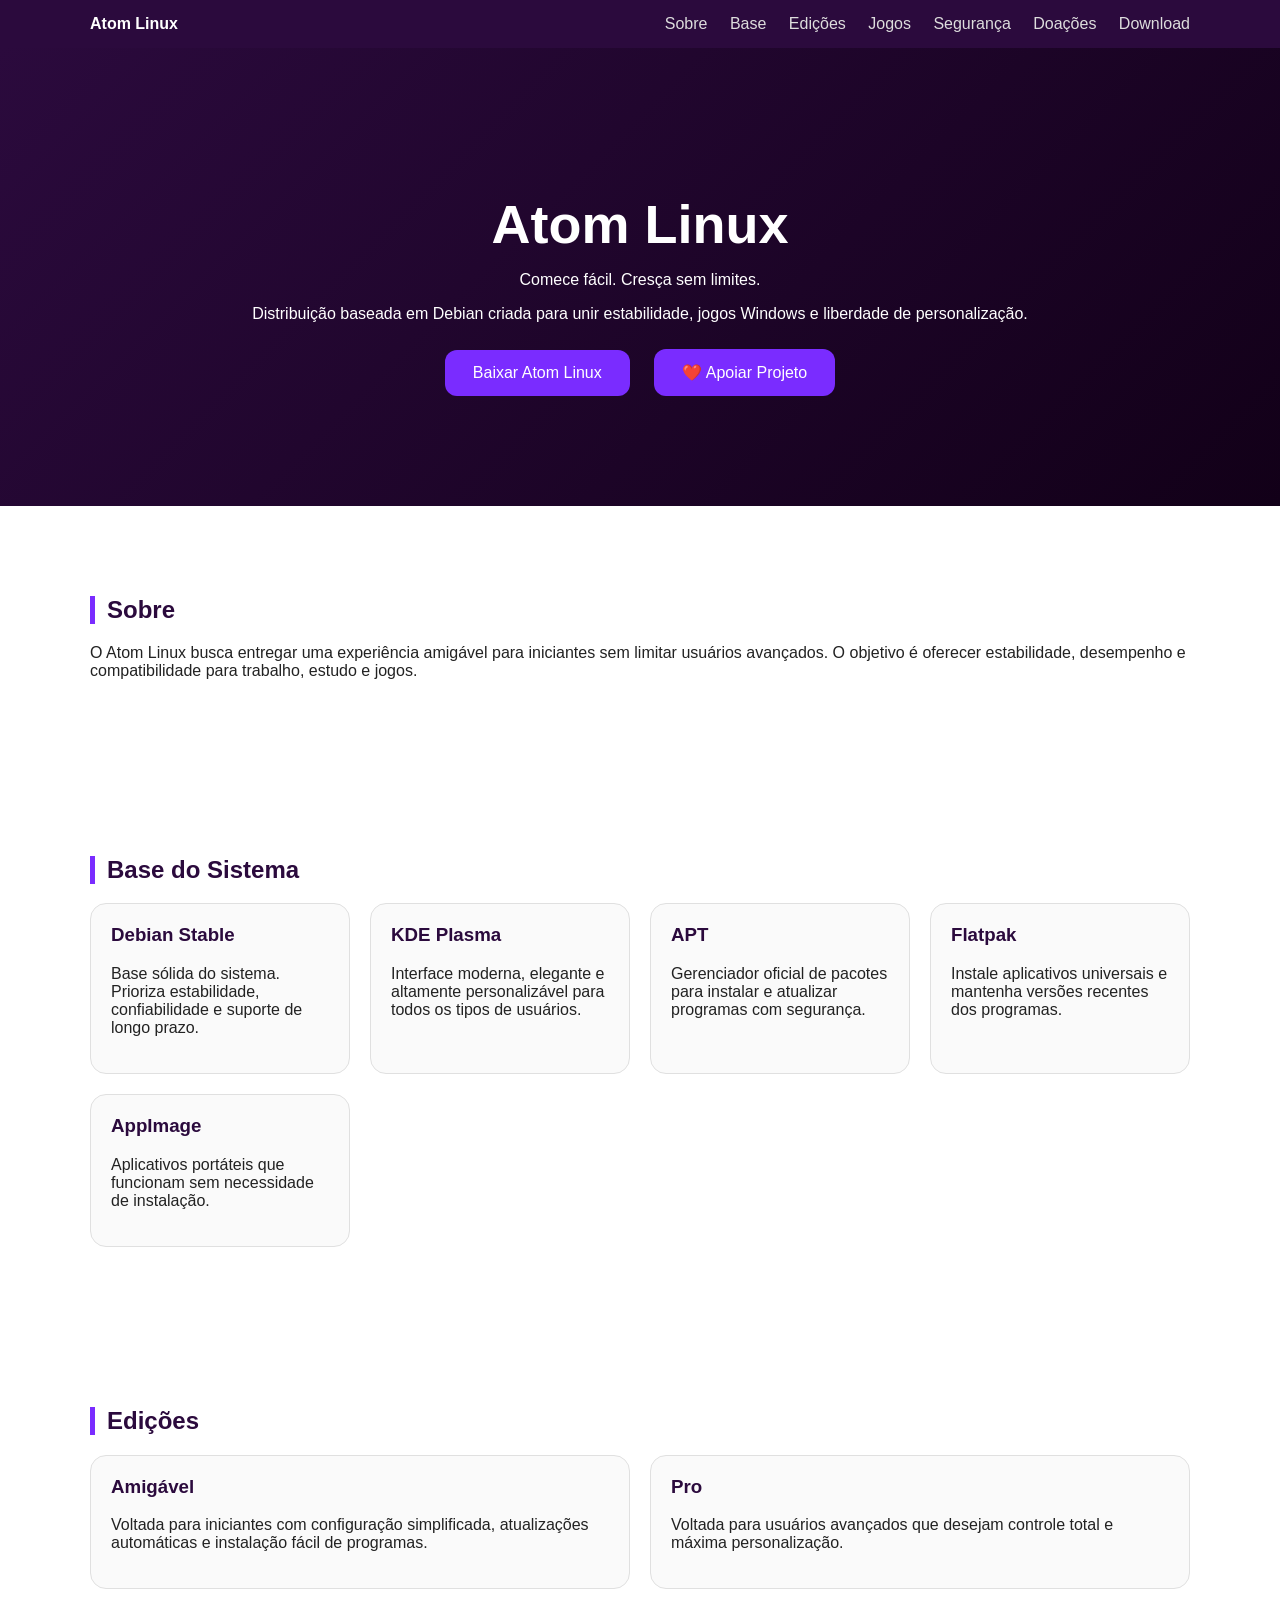
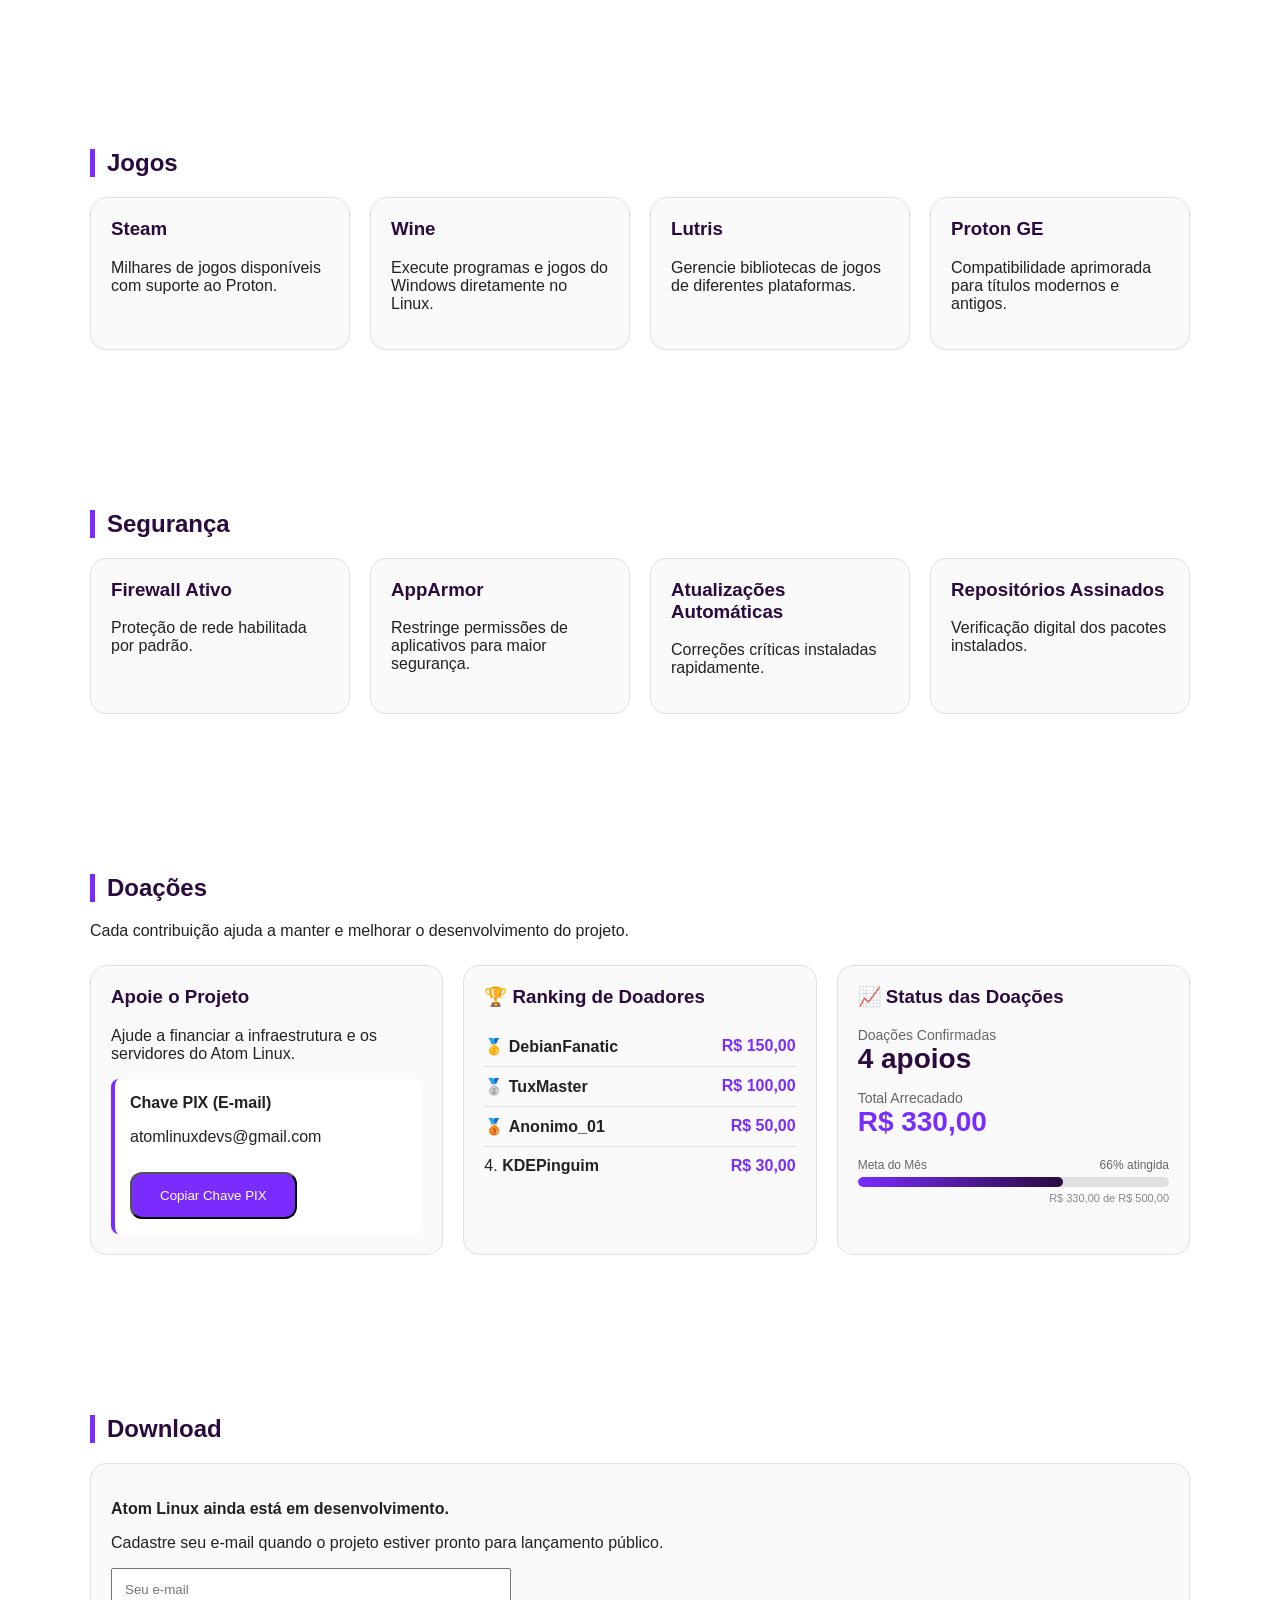
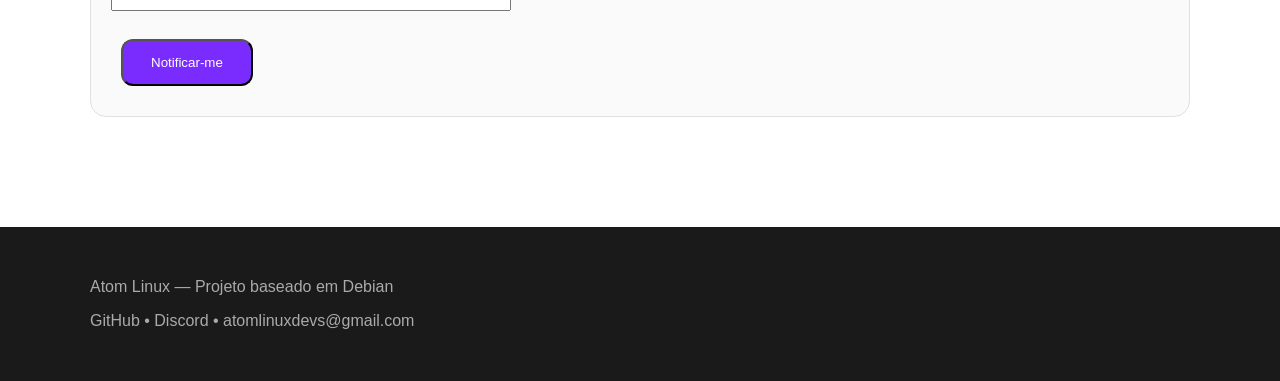
==== commit e00a6dbb: "Update index.html" ====
--- a/index.html
+++ b/index.html
@@ -127,14 +127,63 @@
 <section id="doacoes">
 <div class="container">
 <h2>Doações</h2>
-<div class="donation">
-<h3>Apoie o Desenvolvimento do Atom Linux</h3>
-<p>Cada contribuição ajuda a manter e melhorar o projeto.</p>
-
-<div class="pix-box">
+<p style="margin-bottom: 25px;">Cada contribuição ajuda a manter e melhorar o desenvolvimento do projeto.</p>
+<div class="grid">
+
+<div class="card">
+<h3>Apoie o Projeto</h3>
+<p>Ajude a financiar a infraestrutura e os servidores do Atom Linux.</p>
+<div class="pix-box" style="margin-top: 15px;">
 <strong>Chave PIX (E-mail)</strong>
 <p>atomlinuxdevs@gmail.com</p>
-<button class="btn" onclick="copyPix()">Copiar Chave PIX</button>
+<button class="btn" onclick="copyPix()" style="margin: 10px 0 0 0;">Copiar Chave PIX</button>
+</div>
+</div>
+
+<div class="card">
+<h3>🏆 Ranking de Doadores</h3>
+<ul style="list-style: none; padding: 0; margin: 15px 0 0 0;">
+<li style="padding: 10px 0; border-bottom: 1px solid #e0e0e0; display: flex; justify-content: space-between;">
+<span>🥇 <strong>DebianFanatic</strong></span>
+<span style="color: #7a2cff; font-weight: bold;">R$ 150,00</span>
+</li>
+<li style="padding: 10px 0; border-bottom: 1px solid #e0e0e0; display: flex; justify-content: space-between;">
+<span>🥈 <strong>TuxMaster</strong></span>
+<span style="color: #7a2cff; font-weight: bold;">R$ 100,00</span>
+</li>
+<li style="padding: 10px 0; border-bottom: 1px solid #e0e0e0; display: flex; justify-content: space-between;">
+<span>🥉 <strong>Anonimo_01</strong></span>
+<span style="color: #7a2cff; font-weight: bold;">R$ 50,00</span>
+</li>
+<li style="padding: 10px 0; display: flex; justify-content: space-between;">
+<span>4. <strong>KDEPinguim</strong></span>
+<span style="color: #7a2cff; font-weight: bold;">R$ 30,00</span>
+</li>
+</ul>
+</div>
+
+<div class="card">
+<h3>📈 Status das Doações</h3>
+<div style="margin-top: 15px;">
+<div style="margin-bottom: 15px;">
+<span style="display: block; font-size: 14px; color: #666;">Doações Confirmadas</span>
+<strong style="font-size: 28px; color: #2b0a3d;">4 apoios</strong>
+</div>
+<div style="margin-bottom: 20px;">
+<span style="display: block; font-size: 14px; color: #666;">Total Arrecadado</span>
+<strong style="font-size: 28px; color: #7a2cff;">R$ 330,00</strong>
+</div>
+<div>
+<div style="display: flex; justify-content: space-between; font-size: 12px; color: #666; margin-bottom: 5px;">
+<span>Meta do Mês</span>
+<span>66% atingida</span>
+</div>
+<div style="background: #e0e0e0; border-radius: 10px; height: 10px; width: 100%; overflow: hidden;">
+<div style="background: linear-gradient(90deg, #7a2cff, #2b0a3d); width: 66%; height: 100%; border-radius: 10px;"></div>
+</div>
+<span style="display: block; font-size: 11px; color: #888; margin-top: 5px; text-align: right;">R$ 330,00 de R$ 500,00</span>
+</div>
+</div>
 </div>
 
 </div>
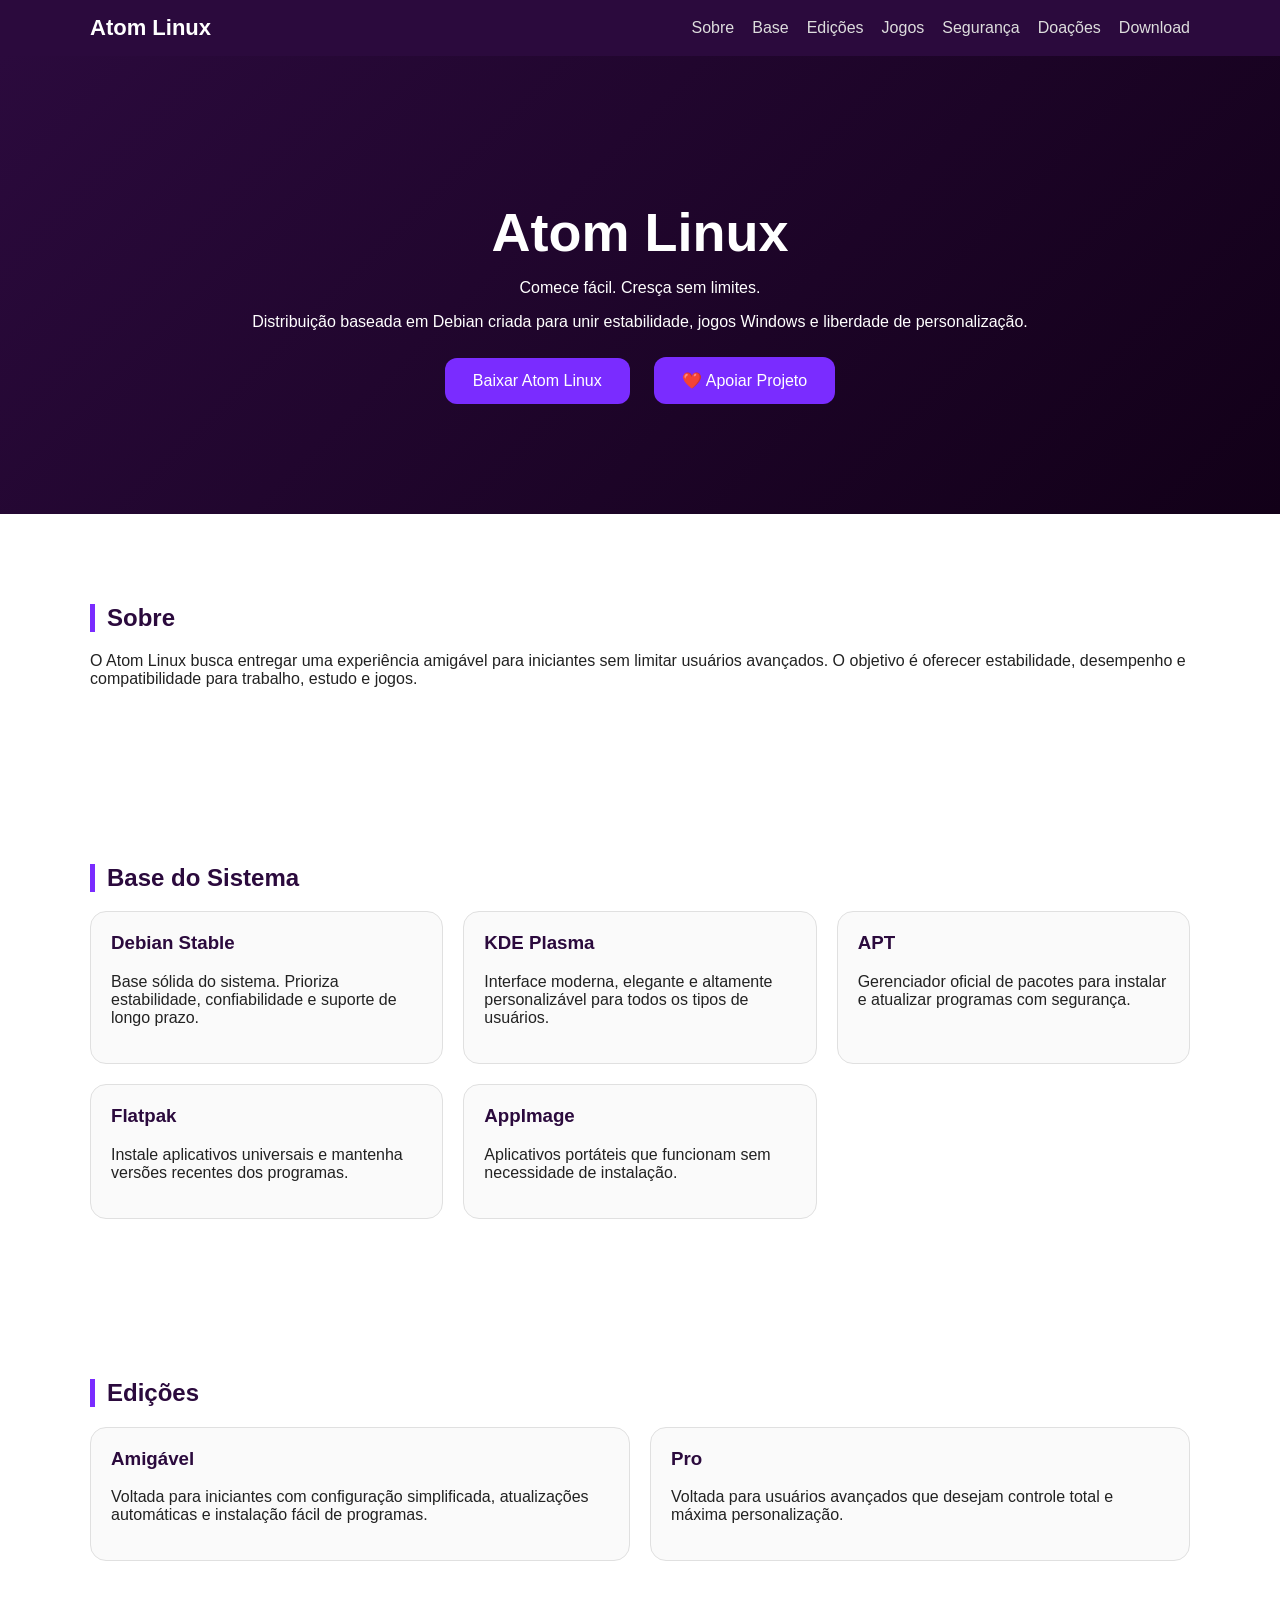
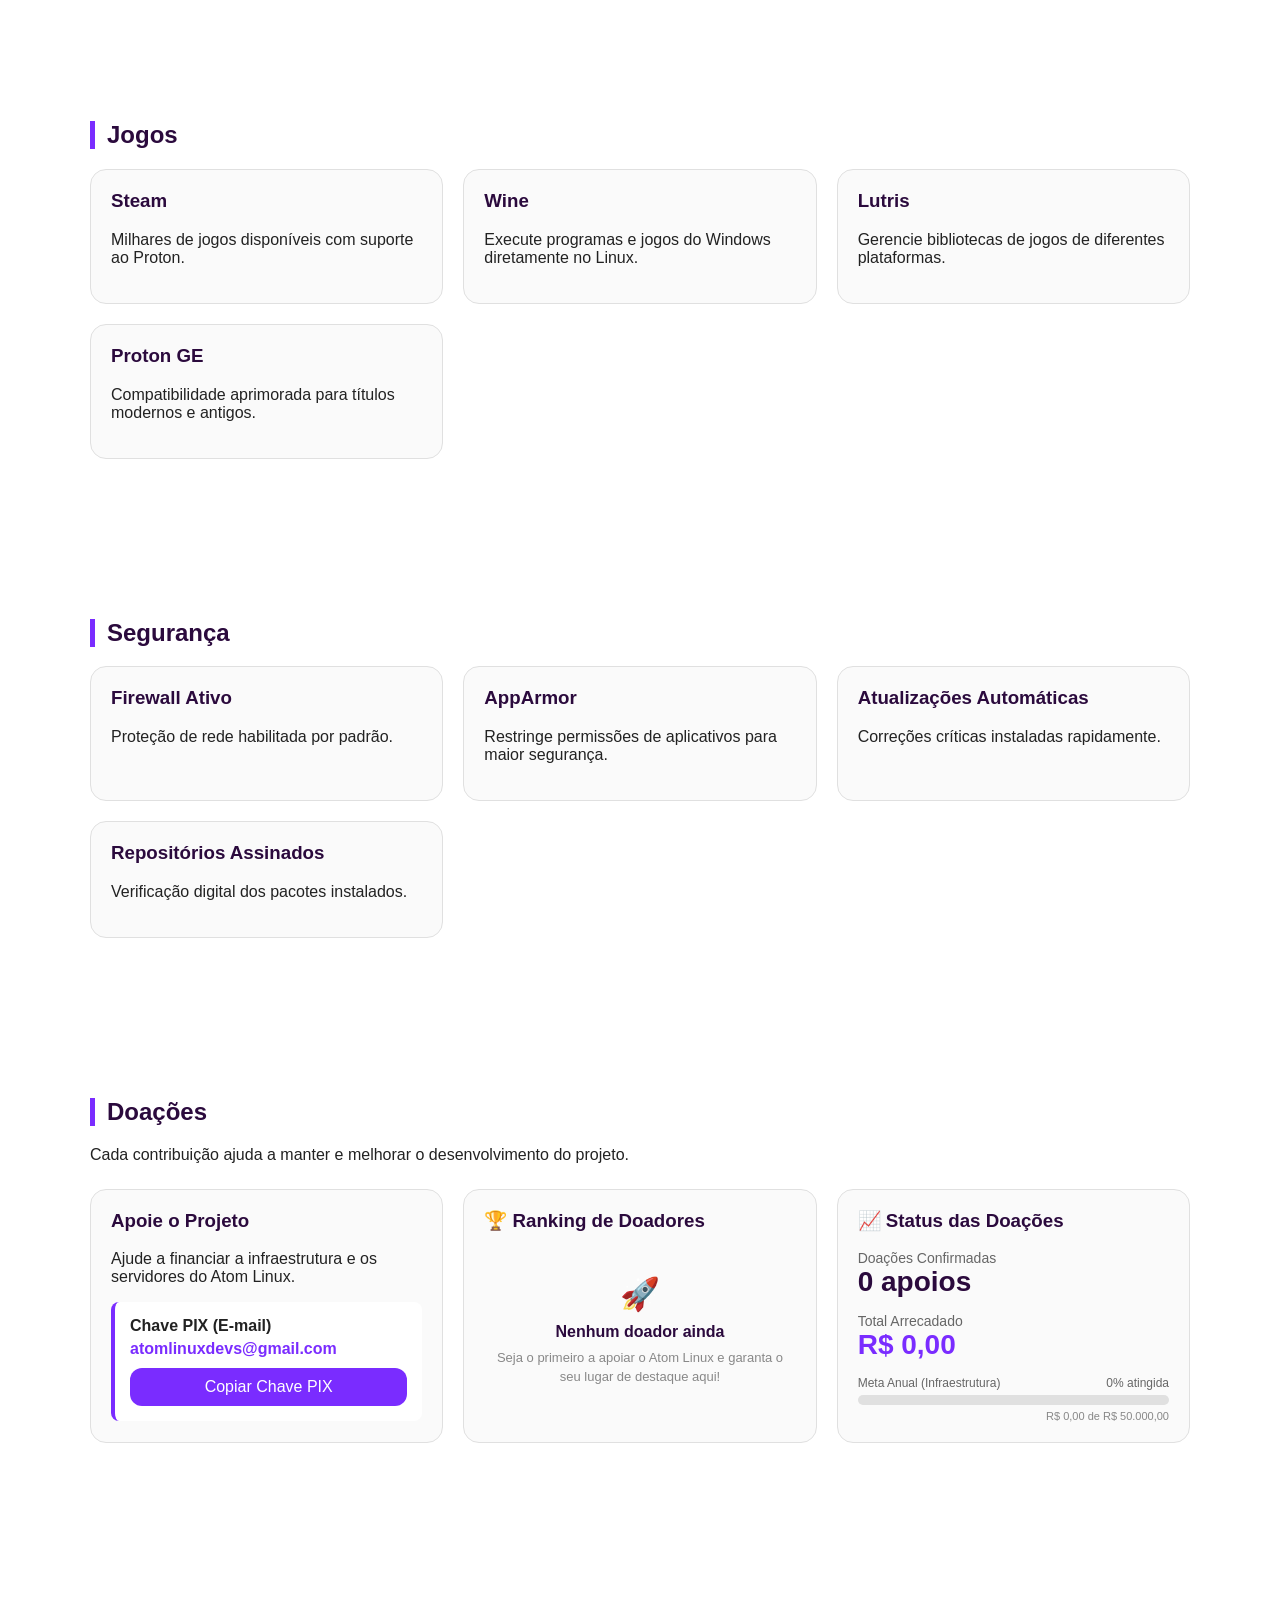
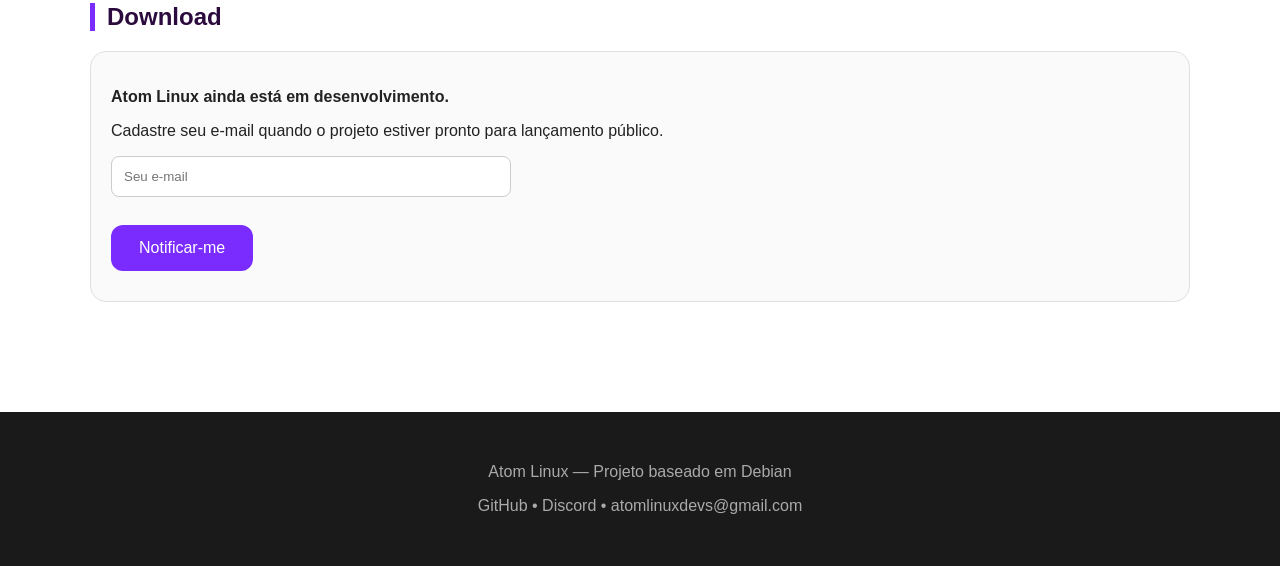
==== commit 5ff65c37: "Update index.html" ====
--- a/index.html
+++ b/index.html
@@ -7,29 +7,33 @@
 <meta name="description" content="Atom Linux — distribuição baseada em Debian focada em estabilidade, segurança e compatibilidade com jogos.">
 <style>
 *{box-sizing:border-box}
-body{margin:0;font-family:'Segoe UI',sans-serif;background:#fff;color:#222;scroll-behavior:smooth}
+body{margin:0;font-family:'Segoe UI',sans-serif;background:#fff;color:#222;scroll-behavior:smooth;overflow-x:hidden}
 .container{width:90%;max-width:1100px;margin:auto}
-header{background:#2b0a3d;color:#fff;position:sticky;top:0}
-.header-flex{display:flex;justify-content:space-between;align-items:center;padding:15px 0}
-nav a{color:#ddd;text-decoration:none;margin-left:18px}
+header{background:#2b0a3d;color:#fff;position:sticky;top:0;z-index:1000}
+.header-flex{display:flex;justify-content:space-between;align-items:center;padding:15px 0;flex-wrap:wrap;gap:15px}
+.logo-container{display:flex;align-items:center;text-decoration:none;color:#fff;gap:10px}
+.logo-img{height:35px;width:auto;max-width:100%;object-fit:contain}
+nav{display:flex;flex-wrap:wrap;gap:10px}
+nav a{color:#ddd;text-decoration:none;margin-left:8px}
 nav a:hover{color:#7a2cff}
 .hero{background:linear-gradient(135deg,#2b0a3d,#120018);color:#fff;text-align:center;padding:100px 20px}
 .hero h1{font-size:54px;margin-bottom:10px}
-.btn{display:inline-block;padding:14px 28px;background:#7a2cff;color:#fff;text-decoration:none;border-radius:12px;margin:10px}
+.btn{display:inline-block;padding:14px 28px;background:#7a2cff;color:#fff;text-decoration:none;border-radius:12px;margin:10px;border:none;cursor:pointer;font-family:inherit;font-size:16px}
 .btn:hover{background:#5f22c8}
 section{padding:70px 0}
 h2{color:#2b0a3d;border-left:5px solid #7a2cff;padding-left:12px}
-.grid{display:grid;grid-template-columns:repeat(auto-fit,minmax(250px,1fr));gap:20px}
-.card{background:#fafafa;border:1px solid #e0e0e0;border-radius:16px;padding:20px;transition:.3s}
+.grid{display:grid;grid-template-columns:repeat(auto-fit,minmax(min(100%,280px),1fr));gap:20px}
+.card{background:#fafafa;border:1px solid #e0e0e0;border-radius:16px;padding:20px;transition:.3s;word-wrap:break-word;overflow-wrap:break-word}
 .card:hover{transform:translateY(-5px)}
 .card h3{margin-top:0;color:#2b0a3d}
 .donation{background:#f8f8f8;border-radius:16px;padding:25px}
-.pix-box{background:#fff;border-left:4px solid #7a2cff;padding:15px;border-radius:8px}
-footer{background:#1a1a1a;color:#aaa;padding:35px 0;margin-top:40px}
+.pix-box{background:#fff;border-left:4px solid #7a2cff;padding:15px;border-radius:8px;word-wrap:break-word;overflow-wrap:break-word}
+footer{background:#1a1a1a;color:#aaa;padding:35px 0;margin-top:40px;text-align:center}
 @media(max-width:768px){
 .hero h1{font-size:40px}
-.header-flex{flex-direction:column}
-nav{margin-top:10px}
+.header-flex{flex-direction:column;text-align:center}
+nav{justify-content:center;margin-top:5px}
+nav a{margin:5px}
 }
 </style>
 <script>
@@ -37,13 +41,42 @@
 navigator.clipboard.writeText('atomlinuxdevs@gmail.com');
 alert('Chave PIX copiada!');
 }
+
+// Script para calcular automaticamente a barra de progresso e o valor extra (caso a meta de 50k seja batida)
+document.addEventListener("DOMContentLoaded", function() {
+  const meta = 50000; // Meta reajustada para 50k
+  
+  // ALtere este valor para definir o total arrecadado real (ex: 65500 para ver o Extra funcionando!)
+  const arrecadado = 0; 
+  
+  const porcentagem = Math.min((arrecadado / meta) * 100, 100).toFixed(0);
+  
+  // Atualiza os textos dinamicamente
+  document.getElementById("valor-arrecadado").innerText = "R$ " + arrecadado.toLocaleString('pt-BR', { minimumFractionDigits: 2 });
+  document.getElementById("porcentagem-texto").innerText = porcentagem + "% atingida";
+  document.getElementById("barra-progresso").style.width = porcentagem + "%";
+  document.getElementById("status-meta-texto").innerText = "R$ " + arrecadado.toLocaleString('pt-BR', { minimumFractionDigits: 2 }) + " de R$ " + meta.toLocaleString('pt-BR', { minimumFractionDigits: 2 });
+
+  // Lógica de valor extra para meta anual batida
+  const extraContainer = document.getElementById("extra-container");
+  if (arrecadado > meta) {
+    const extra = arrecadado - meta;
+    document.getElementById("valor-extra").innerText = "R$ " + extra.toLocaleString('pt-BR', { minimumFractionDigits: 2 }) + " extra";
+    extraContainer.style.display = "block";
+  } else {
+    extraContainer.style.display = "none";
+  }
+});
 </script>
 </head>
 <body>
 
 <header>
 <div class="container header-flex">
-<strong>Atom Linux</strong>
+<a href="#" class="logo-container">
+  <img class="logo-img" src="logo.png" alt="Logo Atom Linux" onerror="this.style.display='none';">
+  <strong style="font-size: 22px;">Atom Linux</strong>
+</a>
 <nav>
 <a href="#sobre">Sobre</a>
 <a href="#base">Base</a>
@@ -135,31 +168,18 @@
 <p>Ajude a financiar a infraestrutura e os servidores do Atom Linux.</p>
 <div class="pix-box" style="margin-top: 15px;">
 <strong>Chave PIX (E-mail)</strong>
-<p>atomlinuxdevs@gmail.com</p>
-<button class="btn" onclick="copyPix()" style="margin: 10px 0 0 0;">Copiar Chave PIX</button>
+<p style="margin: 5px 0 10px 0; font-weight: bold; color: #7a2cff;">atomlinuxdevs@gmail.com</p>
+<button class="btn" onclick="copyPix()" style="margin: 0; padding: 10px 20px; width: 100%;">Copiar Chave PIX</button>
 </div>
 </div>
 
 <div class="card">
 <h3>🏆 Ranking de Doadores</h3>
-<ul style="list-style: none; padding: 0; margin: 15px 0 0 0;">
-<li style="padding: 10px 0; border-bottom: 1px solid #e0e0e0; display: flex; justify-content: space-between;">
-<span>🥇 <strong>DebianFanatic</strong></span>
-<span style="color: #7a2cff; font-weight: bold;">R$ 150,00</span>
-</li>
-<li style="padding: 10px 0; border-bottom: 1px solid #e0e0e0; display: flex; justify-content: space-between;">
-<span>🥈 <strong>TuxMaster</strong></span>
-<span style="color: #7a2cff; font-weight: bold;">R$ 100,00</span>
-</li>
-<li style="padding: 10px 0; border-bottom: 1px solid #e0e0e0; display: flex; justify-content: space-between;">
-<span>🥉 <strong>Anonimo_01</strong></span>
-<span style="color: #7a2cff; font-weight: bold;">R$ 50,00</span>
-</li>
-<li style="padding: 10px 0; display: flex; justify-content: space-between;">
-<span>4. <strong>KDEPinguim</strong></span>
-<span style="color: #7a2cff; font-weight: bold;">R$ 30,00</span>
-</li>
-</ul>
+<div style="text-align: center; padding: 25px 10px; color: #666;">
+<p style="font-size: 32px; margin: 0 0 10px 0;">🚀</p>
+<p style="margin: 0; font-weight: bold; color: #2b0a3d;">Nenhum doador ainda</p>
+<p style="margin: 8px 0 0 0; font-size: 13px; color: #888; line-height: 1.4;">Seja o primeiro a apoiar o Atom Linux e garanta o seu lugar de destaque aqui!</p>
+</div>
 </div>
 
 <div class="card">
@@ -167,21 +187,27 @@
 <div style="margin-top: 15px;">
 <div style="margin-bottom: 15px;">
 <span style="display: block; font-size: 14px; color: #666;">Doações Confirmadas</span>
-<strong style="font-size: 28px; color: #2b0a3d;">4 apoios</strong>
-</div>
-<div style="margin-bottom: 20px;">
+<strong style="font-size: 28px; color: #2b0a3d;">0 apoios</strong>
+</div>
+<div style="margin-bottom: 15px;">
 <span style="display: block; font-size: 14px; color: #666;">Total Arrecadado</span>
-<strong style="font-size: 28px; color: #7a2cff;">R$ 330,00</strong>
-</div>
+<strong id="valor-arrecadado" style="font-size: 28px; color: #7a2cff;">R$ 0,00</strong>
+</div>
+
+<div id="extra-container" style="margin-bottom: 20px; background: #e6f9ed; border-left: 4px solid #2e7d32; padding: 10px; border-radius: 6px; display: none;">
+<span style="display: block; font-size: 12px; color: #2e7d32; font-weight: bold;">🎉 Meta Anual Batida!</span>
+<strong id="valor-extra" style="font-size: 18px; color: #1b5e20;">+ R$ 0,00 extra</strong>
+</div>
+
 <div>
 <div style="display: flex; justify-content: space-between; font-size: 12px; color: #666; margin-bottom: 5px;">
-<span>Meta do Mês</span>
-<span>66% atingida</span>
+<span>Meta Anual (Infraestrutura)</span>
+<span id="porcentagem-texto">0% atingida</span>
 </div>
 <div style="background: #e0e0e0; border-radius: 10px; height: 10px; width: 100%; overflow: hidden;">
-<div style="background: linear-gradient(90deg, #7a2cff, #2b0a3d); width: 66%; height: 100%; border-radius: 10px;"></div>
-</div>
-<span style="display: block; font-size: 11px; color: #888; margin-top: 5px; text-align: right;">R$ 330,00 de R$ 500,00</span>
+<div id="barra-progresso" style="background: linear-gradient(90deg, #7a2cff, #2b0a3d); width: 0%; height: 100%; border-radius: 10px; transition: width 0.5s ease-in-out;"></div>
+</div>
+<span id="status-meta-texto" style="display: block; font-size: 11px; color: #888; margin-top: 5px; text-align: right;">R$ 0,00 de R$ 50.000,00</span>
 </div>
 </div>
 </div>
@@ -197,9 +223,9 @@
 <p><strong>Atom Linux ainda está em desenvolvimento.</strong></p>
 <p>Cadastre seu e-mail quando o projeto estiver pronto para lançamento público.</p>
 <form action="https://formspree.io/f/xnjkwqjz" method="POST">
-<input type="email" name="email" placeholder="Seu e-mail" required style="padding:12px;width:100%;max-width:400px;">
+<input type="email" name="email" placeholder="Seu e-mail" required style="padding:12px;width:100%;max-width:400px;border: 1px solid #ccc; border-radius: 8px;">
 <br><br>
-<button class="btn" type="submit">Notificar-me</button>
+<button class="btn" type="submit" style="margin-left: 0;">Notificar-me</button>
 </form>
 </div>
 </div>
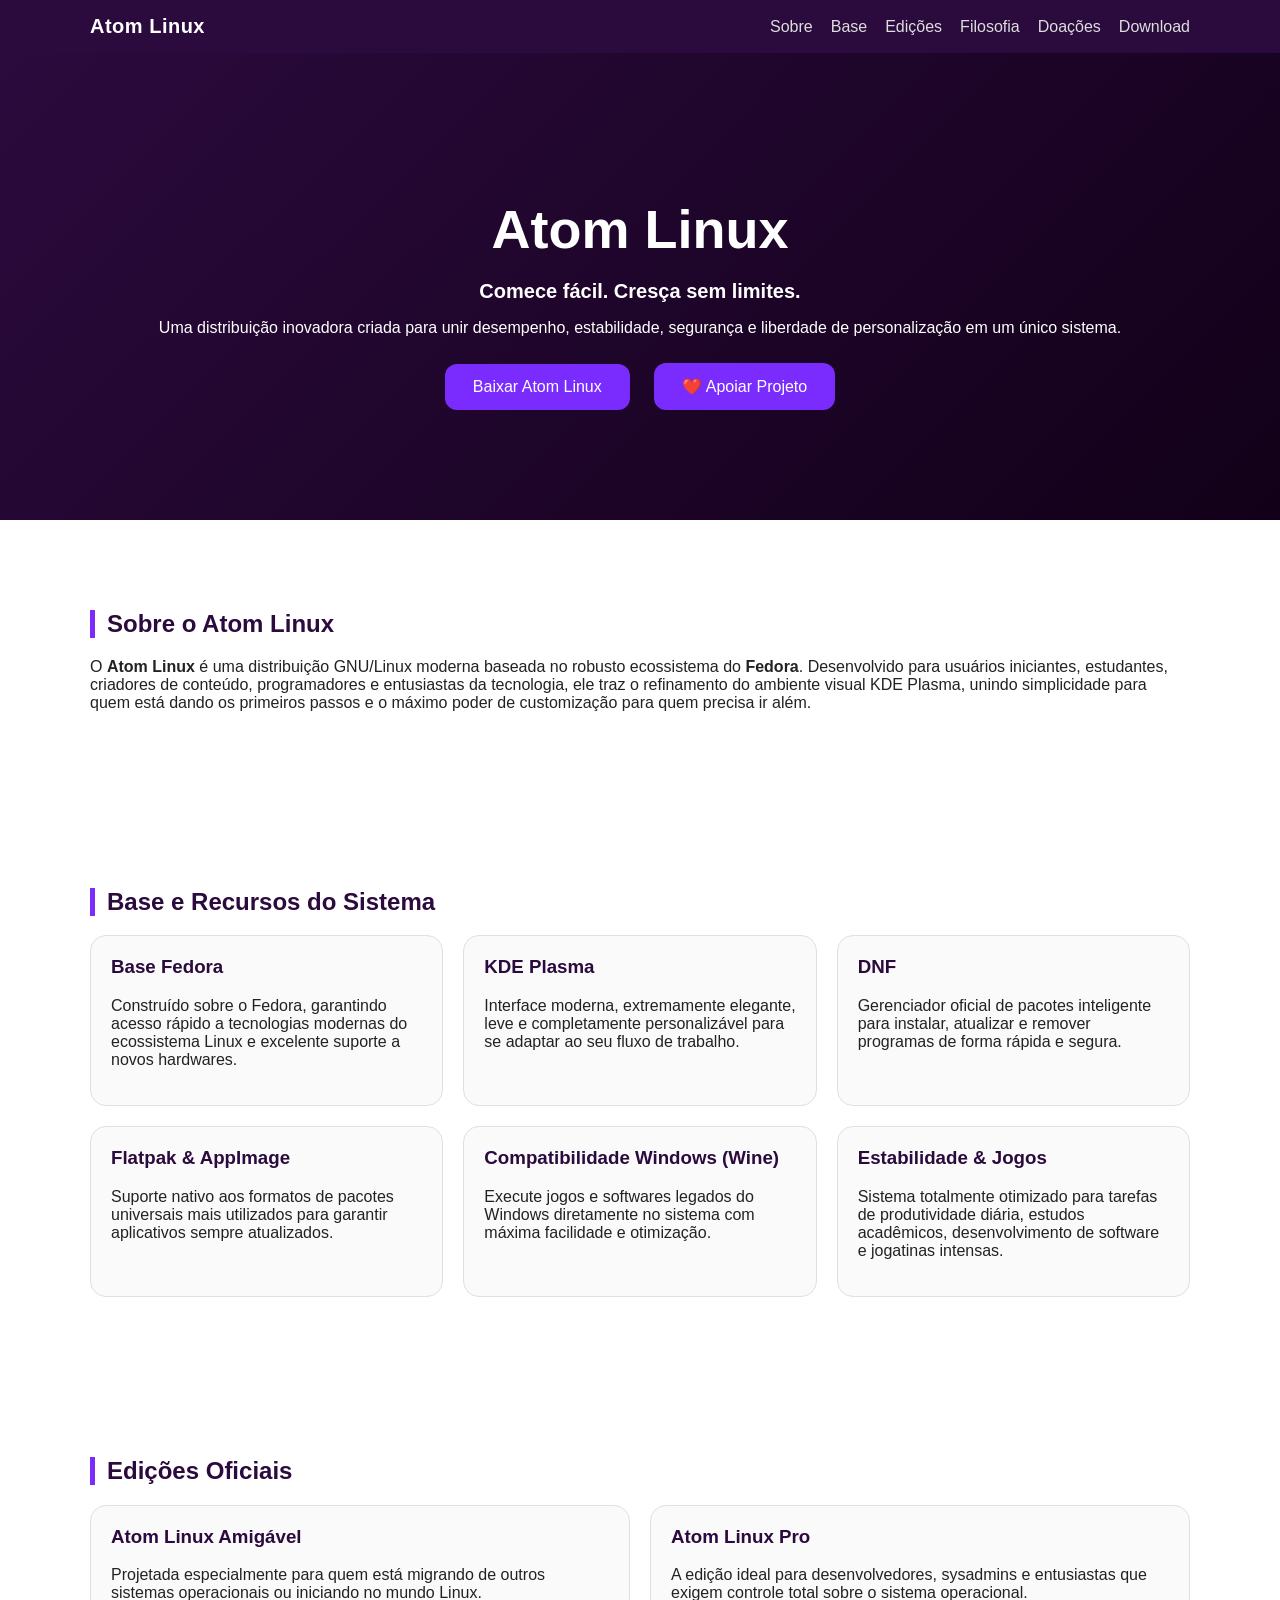
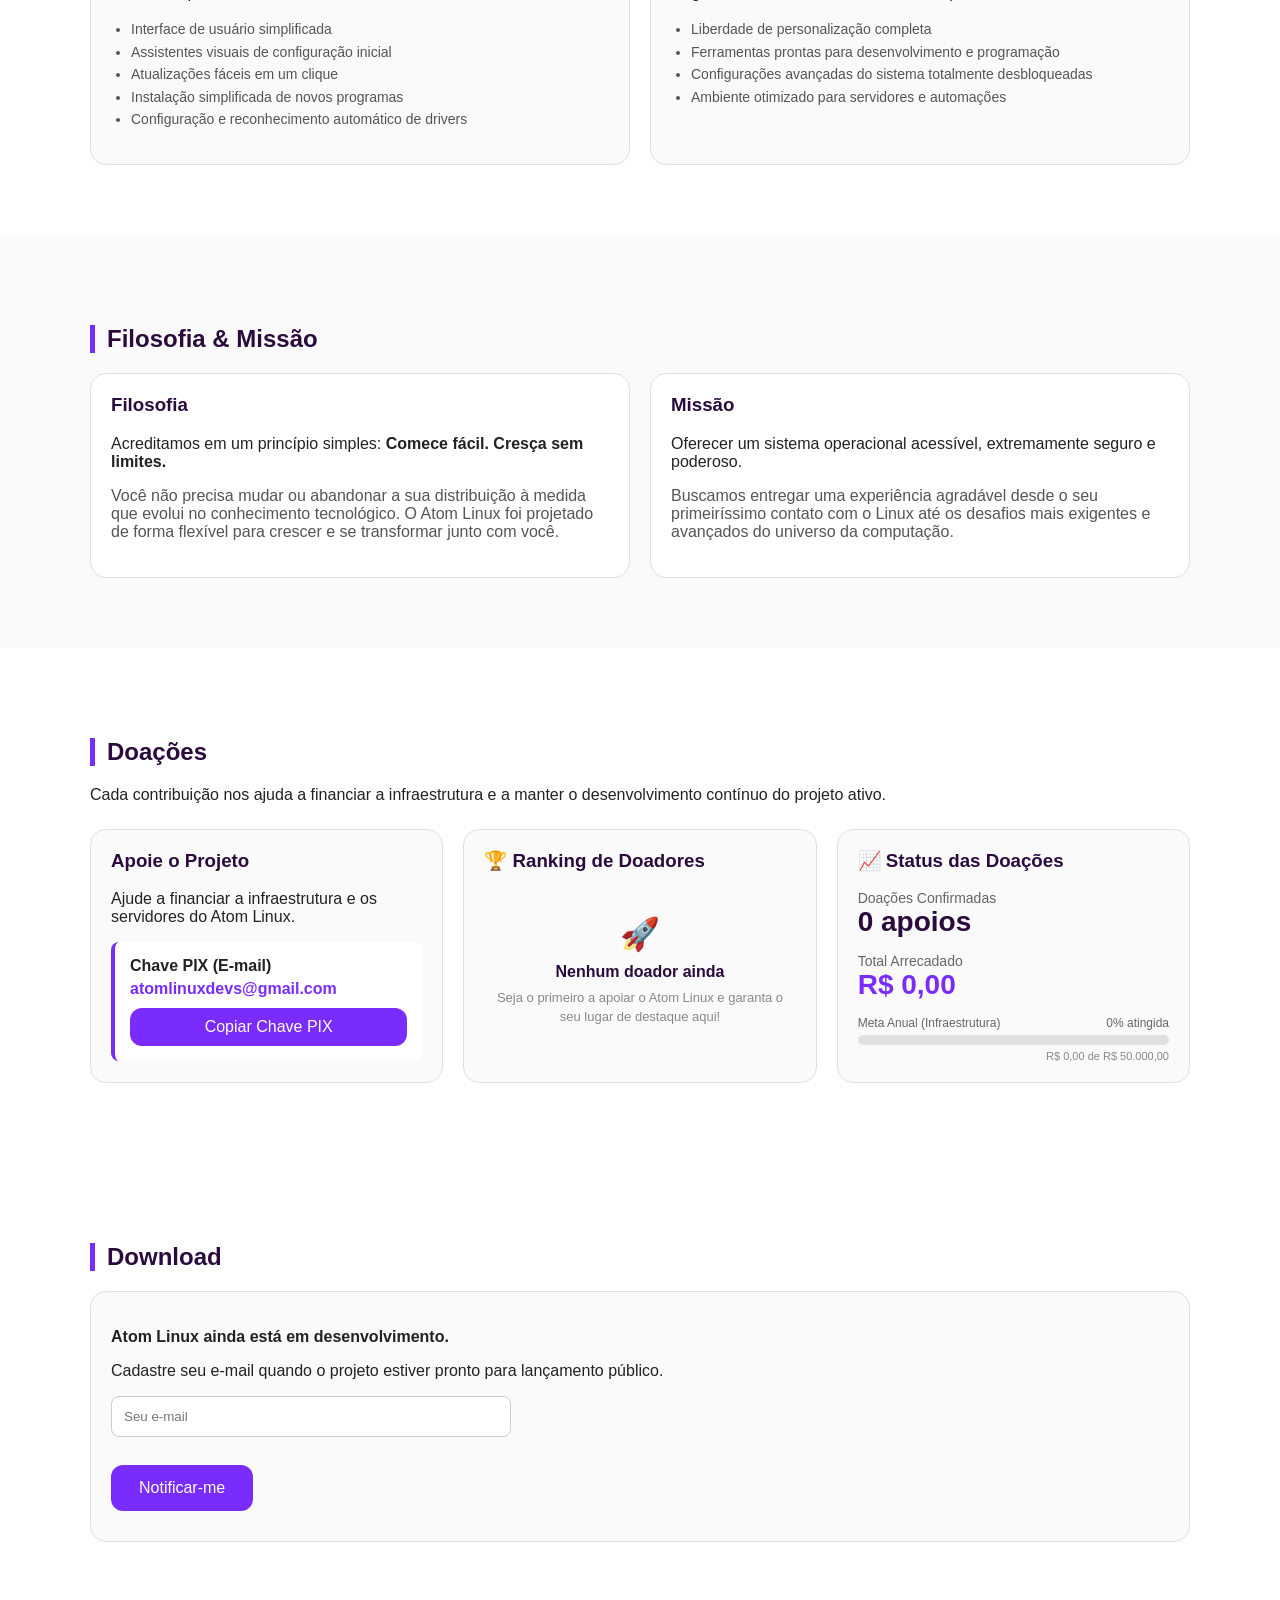
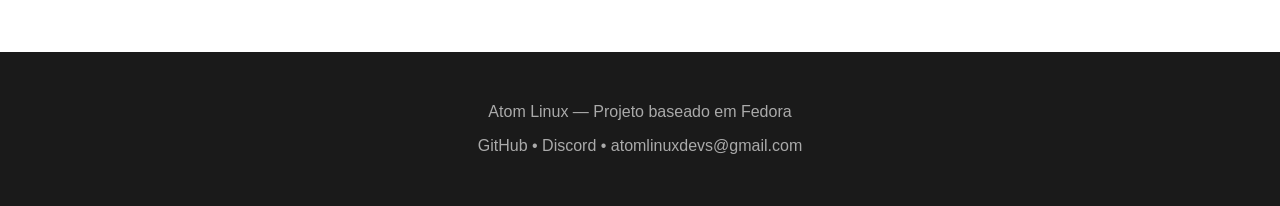
==== commit 87aa2796: "Update index.html" ====
--- a/index.html
+++ b/index.html
@@ -4,15 +4,15 @@
 <meta charset="UTF-8">
 <meta name="viewport" content="width=device-width, initial-scale=1.0">
 <title>Atom Linux</title>
-<meta name="description" content="Atom Linux — distribuição baseada em Debian focada em estabilidade, segurança e compatibilidade com jogos.">
+<meta name="description" content="Atom Linux — distribuição baseada em Fedora focada em desempenho, estabilidade, segurança e liberdade de personalização.">
 <style>
 *{box-sizing:border-box}
 body{margin:0;font-family:'Segoe UI',sans-serif;background:#fff;color:#222;scroll-behavior:smooth;overflow-x:hidden}
 .container{width:90%;max-width:1100px;margin:auto}
 header{background:#2b0a3d;color:#fff;position:sticky;top:0;z-index:1000}
 .header-flex{display:flex;justify-content:space-between;align-items:center;padding:15px 0;flex-wrap:wrap;gap:15px}
-.logo-container{display:flex;align-items:center;text-decoration:none;color:#fff;gap:10px}
-.logo-img{height:35px;width:auto;max-width:100%;object-fit:contain}
+.logo-container{display:flex;flex-direction:column;align-items:center;text-decoration:none;color:#fff;gap:5px;text-align:center}
+.logo-img{height:60px;width:auto;max-width:100%;object-fit:contain}
 nav{display:flex;flex-wrap:wrap;gap:10px}
 nav a{color:#ddd;text-decoration:none;margin-left:8px}
 nav a:hover{color:#7a2cff}
@@ -44,9 +44,9 @@
 
 // Script para calcular automaticamente a barra de progresso e o valor extra (caso a meta de 50k seja batida)
 document.addEventListener("DOMContentLoaded", function() {
-  const meta = 50000; // Meta reajustada para 50k
+  const meta = 50000; // Meta anual de 50k
   
-  // ALtere este valor para definir o total arrecadado real (ex: 65500 para ver o Extra funcionando!)
+  // Altere este valor para definir o total arrecadado real (ex: 65500 para ver o Extra funcionando!)
   const arrecadado = 0; 
   
   const porcentagem = Math.min((arrecadado / meta) * 100, 100).toFixed(0);
@@ -74,15 +74,14 @@
 <header>
 <div class="container header-flex">
 <a href="#" class="logo-container">
-  <img class="logo-img" src="logo.png" alt="Logo Atom Linux" onerror="this.style.display='none';">
-  <strong style="font-size: 22px;">Atom Linux</strong>
+  <img class="logo-img" src="29497.png" alt="Logo Atom Linux" onerror="this.style.display='none';">
+  <strong style="font-size: 20px; letter-spacing: 0.5px;">Atom Linux</strong>
 </a>
 <nav>
 <a href="#sobre">Sobre</a>
 <a href="#base">Base</a>
 <a href="#edicoes">Edições</a>
-<a href="#jogos">Jogos</a>
-<a href="#seguranca">Segurança</a>
+<a href="#filosofia">Filosofia</a>
 <a href="#doacoes">Doações</a>
 <a href="#download">Download</a>
 </nav>
@@ -91,33 +90,35 @@
 
 <section class="hero">
 <h1>Atom Linux</h1>
-<p>Comece fácil. Cresça sem limites.</p>
-<p>Distribuição baseada em Debian criada para unir estabilidade, jogos Windows e liberdade de personalização.</p>
+<p style="font-size: 20px; font-weight: bold; margin-bottom: 15px;">Comece fácil. Cresça sem limites.</p>
+<p>Uma distribuição inovadora criada para unir desempenho, estabilidade, segurança e liberdade de personalização em um único sistema.</p>
 <a class="btn" href="#download">Baixar Atom Linux</a>
 <a class="btn" href="#doacoes">❤️ Apoiar Projeto</a>
 </section>
 
 <section id="sobre">
 <div class="container">
-<h2>Sobre</h2>
-<p>O Atom Linux busca entregar uma experiência amigável para iniciantes sem limitar usuários avançados. O objetivo é oferecer estabilidade, desempenho e compatibilidade para trabalho, estudo e jogos.</p>
+<h2>Sobre o Atom Linux</h2>
+<p>O <strong>Atom Linux</strong> é uma distribuição GNU/Linux moderna baseada no robusto ecossistema do <strong>Fedora</strong>. Desenvolvido para usuários iniciantes, estudantes, criadores de conteúdo, programadores e entusiastas da tecnologia, ele traz o refinamento do ambiente visual KDE Plasma, unindo simplicidade para quem está dando os primeiros passos e o máximo poder de customização para quem precisa ir além.</p>
 </div>
 </section>
 
 <section id="base">
 <div class="container">
-<h2>Base do Sistema</h2>
-<div class="grid">
-
-<div class="card"><h3>Debian Stable</h3><p>Base sólida do sistema. Prioriza estabilidade, confiabilidade e suporte de longo prazo.</p></div>
-
-<div class="card"><h3>KDE Plasma</h3><p>Interface moderna, elegante e altamente personalizável para todos os tipos de usuários.</p></div>
-
-<div class="card"><h3>APT</h3><p>Gerenciador oficial de pacotes para instalar e atualizar programas com segurança.</p></div>
-
-<div class="card"><h3>Flatpak</h3><p>Instale aplicativos universais e mantenha versões recentes dos programas.</p></div>
-
-<div class="card"><h3>AppImage</h3><p>Aplicativos portáteis que funcionam sem necessidade de instalação.</p></div>
+<h2>Base e Recursos do Sistema</h2>
+<div class="grid">
+
+<div class="card"><h3>Base Fedora</h3><p>Construído sobre o Fedora, garantindo acesso rápido a tecnologias modernas do ecossistema Linux e excelente suporte a novos hardwares.</p></div>
+
+<div class="card"><h3>KDE Plasma</h3><p>Interface moderna, extremamente elegante, leve e completamente personalizável para se adaptar ao seu fluxo de trabalho.</p></div>
+
+<div class="card"><h3>DNF</h3><p>Gerenciador oficial de pacotes inteligente para instalar, atualizar e remover programas de forma rápida e segura.</p></div>
+
+<div class="card"><h3>Flatpak & AppImage</h3><p>Suporte nativo aos formatos de pacotes universais mais utilizados para garantir aplicativos sempre atualizados.</p></div>
+
+<div class="card"><h3>Compatibilidade Windows (Wine)</h3><p>Execute jogos e softwares legados do Windows diretamente no sistema com máxima facilidade e otimização.</p></div>
+
+<div class="card"><h3>Estabilidade & Jogos</h3><p>Sistema totalmente otimizado para tarefas de produtividade diária, estudos acadêmicos, desenvolvimento de software e jogatinas intensas.</p></div>
 
 </div>
 </div>
@@ -125,34 +126,47 @@
 
 <section id="edicoes">
 <div class="container">
-<h2>Edições</h2>
-<div class="grid">
-<div class="card"><h3>Amigável</h3><p>Voltada para iniciantes com configuração simplificada, atualizações automáticas e instalação fácil de programas.</p></div>
-<div class="card"><h3>Pro</h3><p>Voltada para usuários avançados que desejam controle total e máxima personalização.</p></div>
-</div>
-</div>
-</section>
-
-<section id="jogos">
-<div class="container">
-<h2>Jogos</h2>
-<div class="grid">
-<div class="card"><h3>Steam</h3><p>Milhares de jogos disponíveis com suporte ao Proton.</p></div>
-<div class="card"><h3>Wine</h3><p>Execute programas e jogos do Windows diretamente no Linux.</p></div>
-<div class="card"><h3>Lutris</h3><p>Gerencie bibliotecas de jogos de diferentes plataformas.</p></div>
-<div class="card"><h3>Proton GE</h3><p>Compatibilidade aprimorada para títulos modernos e antigos.</p></div>
-</div>
-</div>
-</section>
-
-<section id="seguranca">
-<div class="container">
-<h2>Segurança</h2>
-<div class="grid">
-<div class="card"><h3>Firewall Ativo</h3><p>Proteção de rede habilitada por padrão.</p></div>
-<div class="card"><h3>AppArmor</h3><p>Restringe permissões de aplicativos para maior segurança.</p></div>
-<div class="card"><h3>Atualizações Automáticas</h3><p>Correções críticas instaladas rapidamente.</p></div>
-<div class="card"><h3>Repositórios Assinados</h3><p>Verificação digital dos pacotes instalados.</p></div>
+<h2>Edições Oficiais</h2>
+<div class="grid">
+<div class="card">
+  <h3>Atom Linux Amigável</h3>
+  <p>Projetada especialmente para quem está migrando de outros sistemas operacionais ou iniciando no mundo Linux.</p>
+  <ul style="padding-left: 20px; color: #555; font-size: 14px; line-height: 1.6;">
+    <li>Interface de usuário simplificada</li>
+    <li>Assistentes visuais de configuração inicial</li>
+    <li>Atualizações fáceis em um clique</li>
+    <li>Instalação simplificada de novos programas</li>
+    <li>Configuração e reconhecimento automático de drivers</li>
+  </ul>
+</div>
+<div class="card">
+  <h3>Atom Linux Pro</h3>
+  <p>A edição ideal para desenvolvedores, sysadmins e entusiastas que exigem controle total sobre o sistema operacional.</p>
+  <ul style="padding-left: 20px; color: #555; font-size: 14px; line-height: 1.6;">
+    <li>Liberdade de personalização completa</li>
+    <li>Ferramentas prontas para desenvolvimento e programação</li>
+    <li>Configurações avançadas do sistema totalmente desbloqueadas</li>
+    <li>Ambiente otimizado para servidores e automações</li>
+  </ul>
+</div>
+</div>
+</div>
+</section>
+
+<section id="filosofia" style="background: #fafafa;">
+<div class="container">
+<h2>Filosofia & Missão</h2>
+<div class="grid">
+<div class="card" style="background: #fff;">
+  <h3>Filosofia</h3>
+  <p>Acreditamos em um princípio simples: <strong>Comece fácil. Cresça sem limites.</strong></p>
+  <p style="color: #555;">Você não precisa mudar ou abandonar a sua distribuição à medida que evolui no conhecimento tecnológico. O Atom Linux foi projetado de forma flexível para crescer e se transformar junto com você.</p>
+</div>
+<div class="card" style="background: #fff;">
+  <h3>Missão</h3>
+  <p>Oferecer um sistema operacional acessível, extremamente seguro e poderoso.</p>
+  <p style="color: #555;">Buscamos entregar uma experiência agradável desde o seu primeiríssimo contato com o Linux até os desafios mais exigentes e avançados do universo da computação.</p>
+</div>
 </div>
 </div>
 </section>
@@ -160,7 +174,7 @@
 <section id="doacoes">
 <div class="container">
 <h2>Doações</h2>
-<p style="margin-bottom: 25px;">Cada contribuição ajuda a manter e melhorar o desenvolvimento do projeto.</p>
+<p style="margin-bottom: 25px;">Cada contribuição nos ajuda a financiar a infraestrutura e a manter o desenvolvimento contínuo do projeto ativo.</p>
 <div class="grid">
 
 <div class="card">
@@ -233,7 +247,7 @@
 
 <footer>
 <div class="container">
-<p>Atom Linux — Projeto baseado em Debian</p>
+<p>Atom Linux — Projeto baseado em Fedora</p>
 <p>GitHub • Discord • atomlinuxdevs@gmail.com</p>
 </div>
 </footer>
